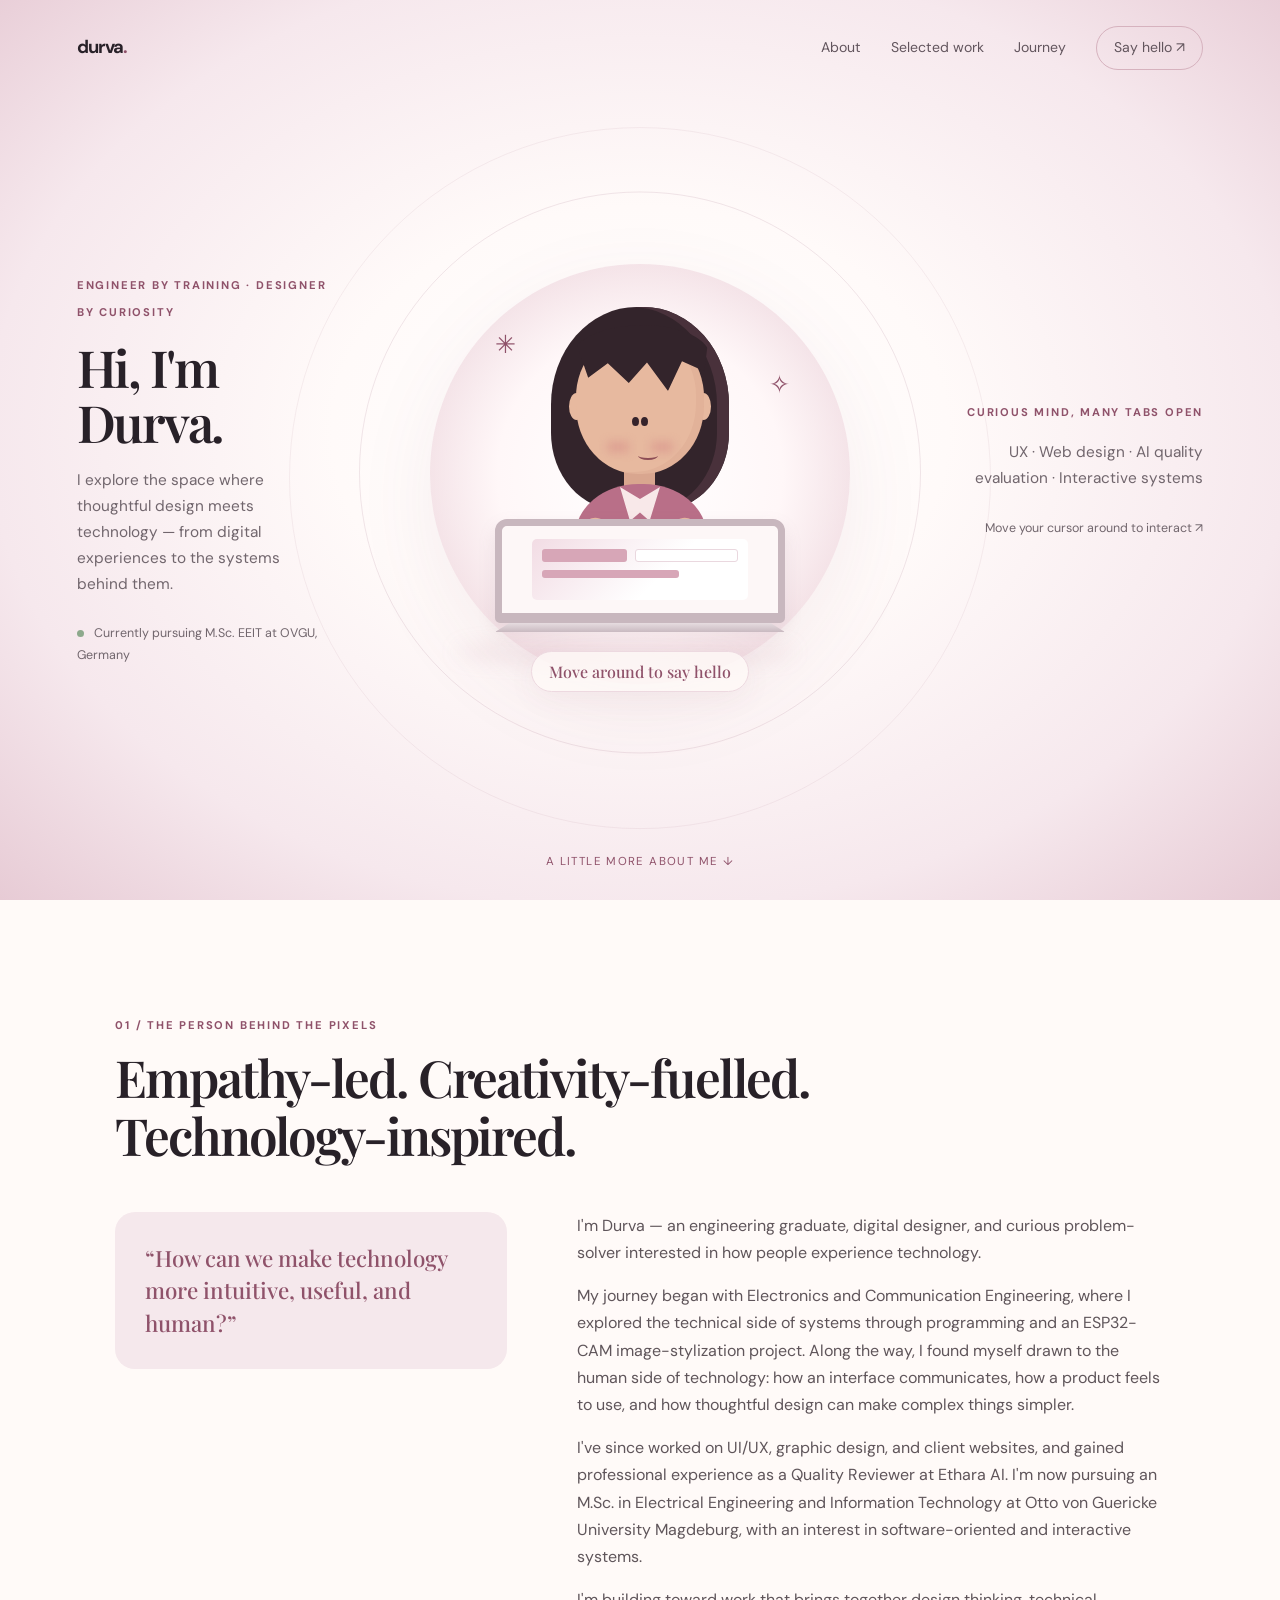
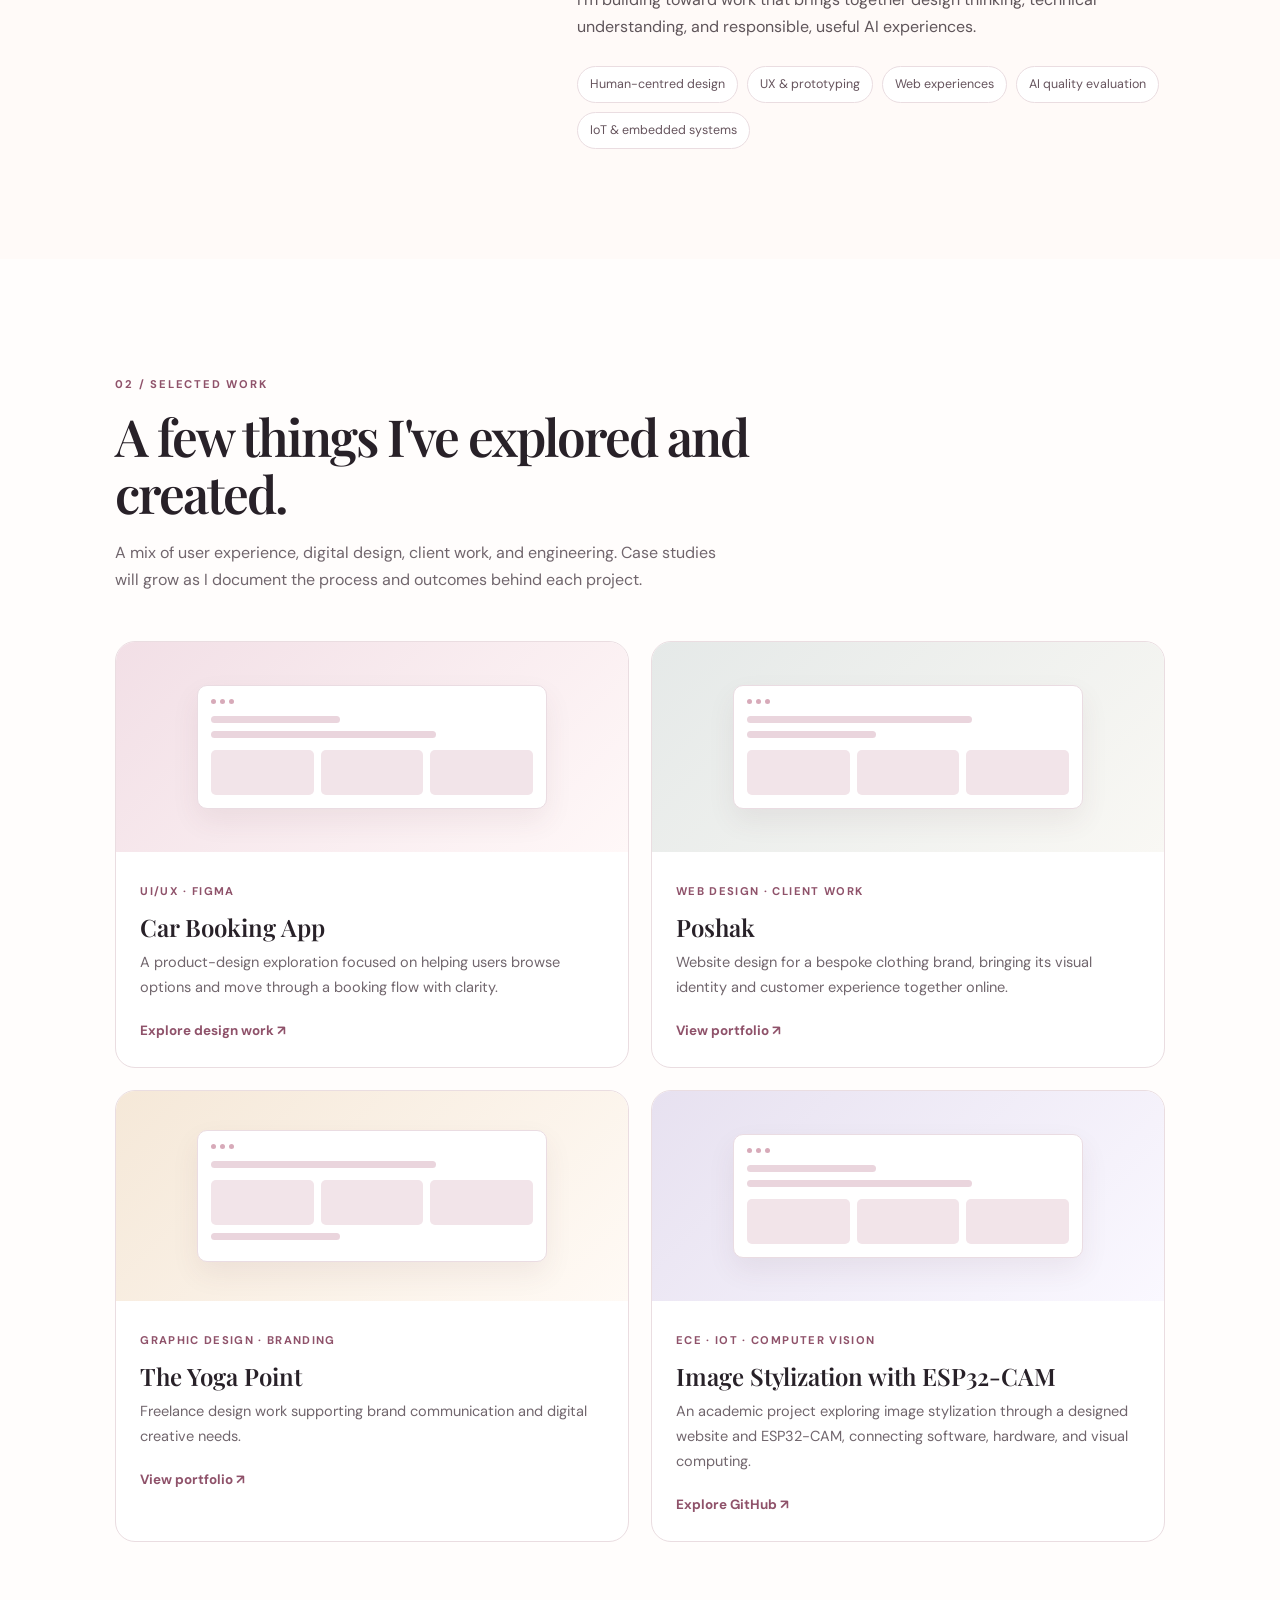
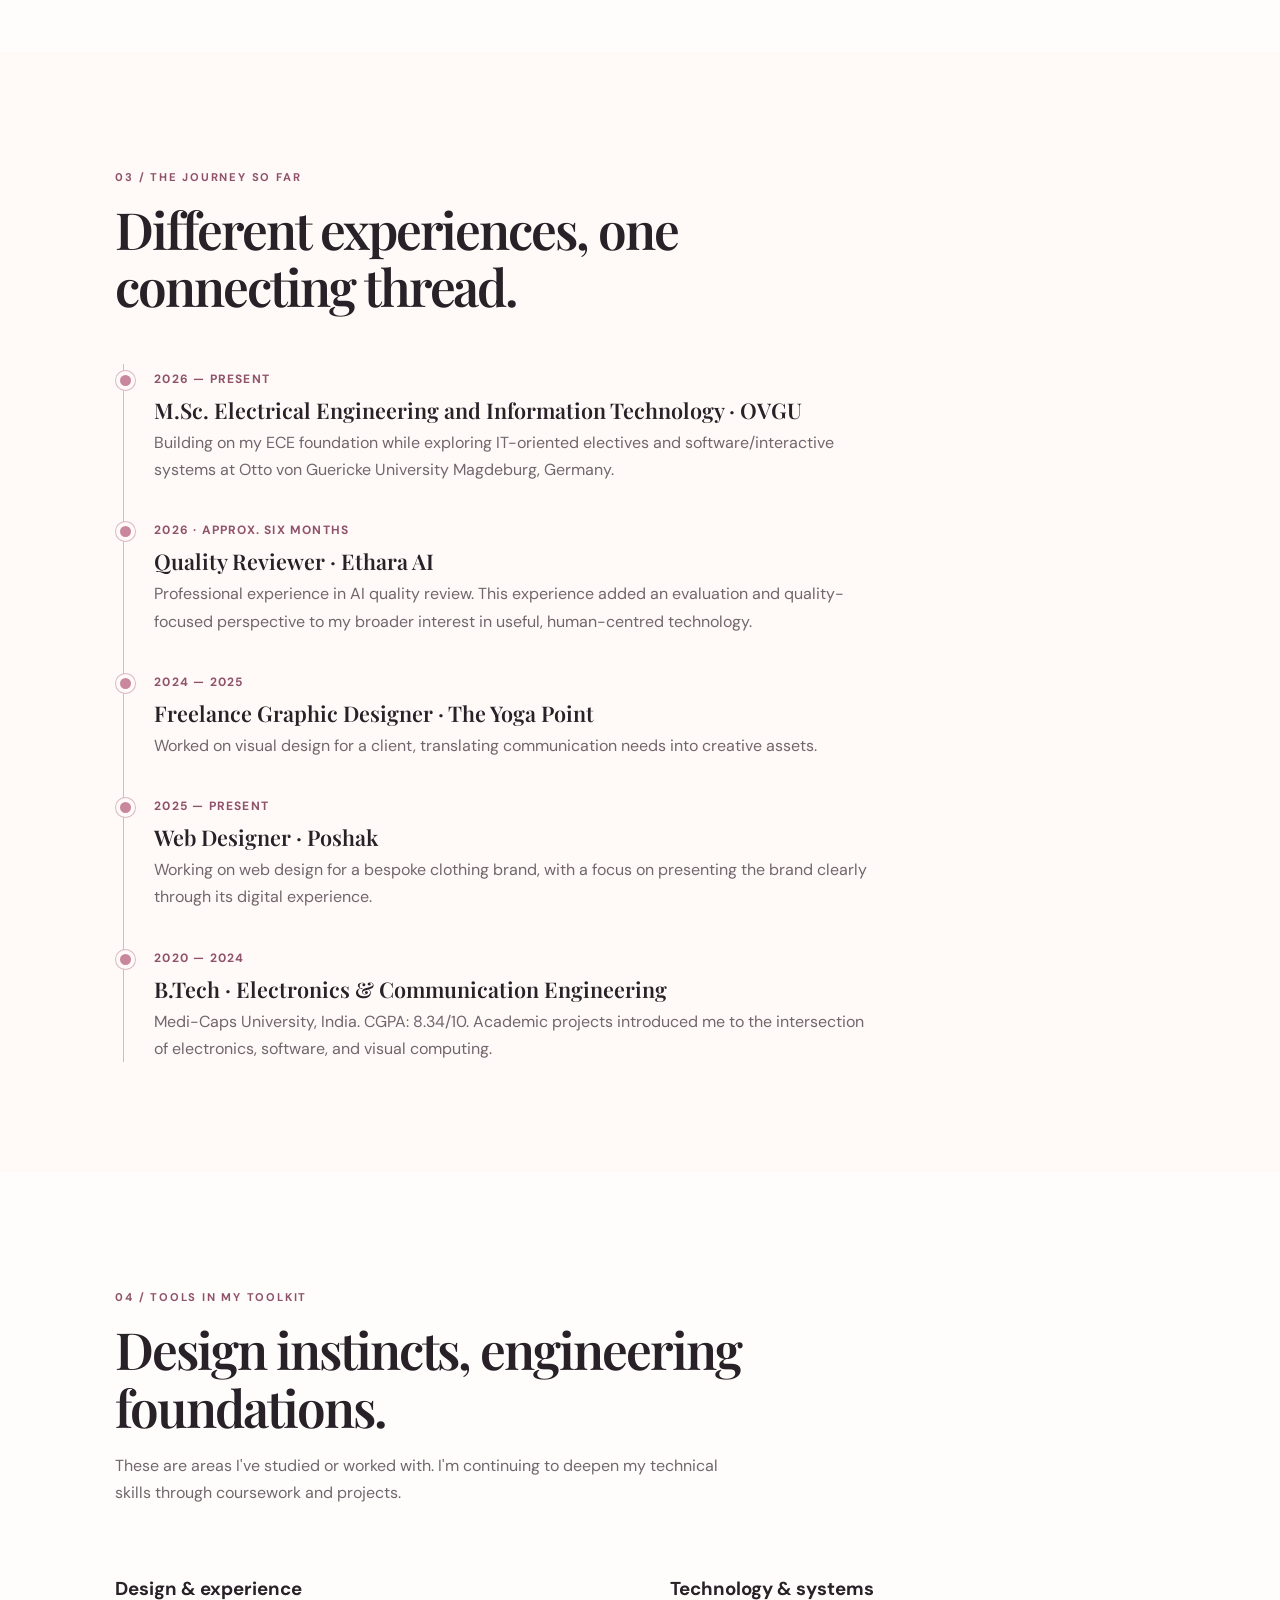
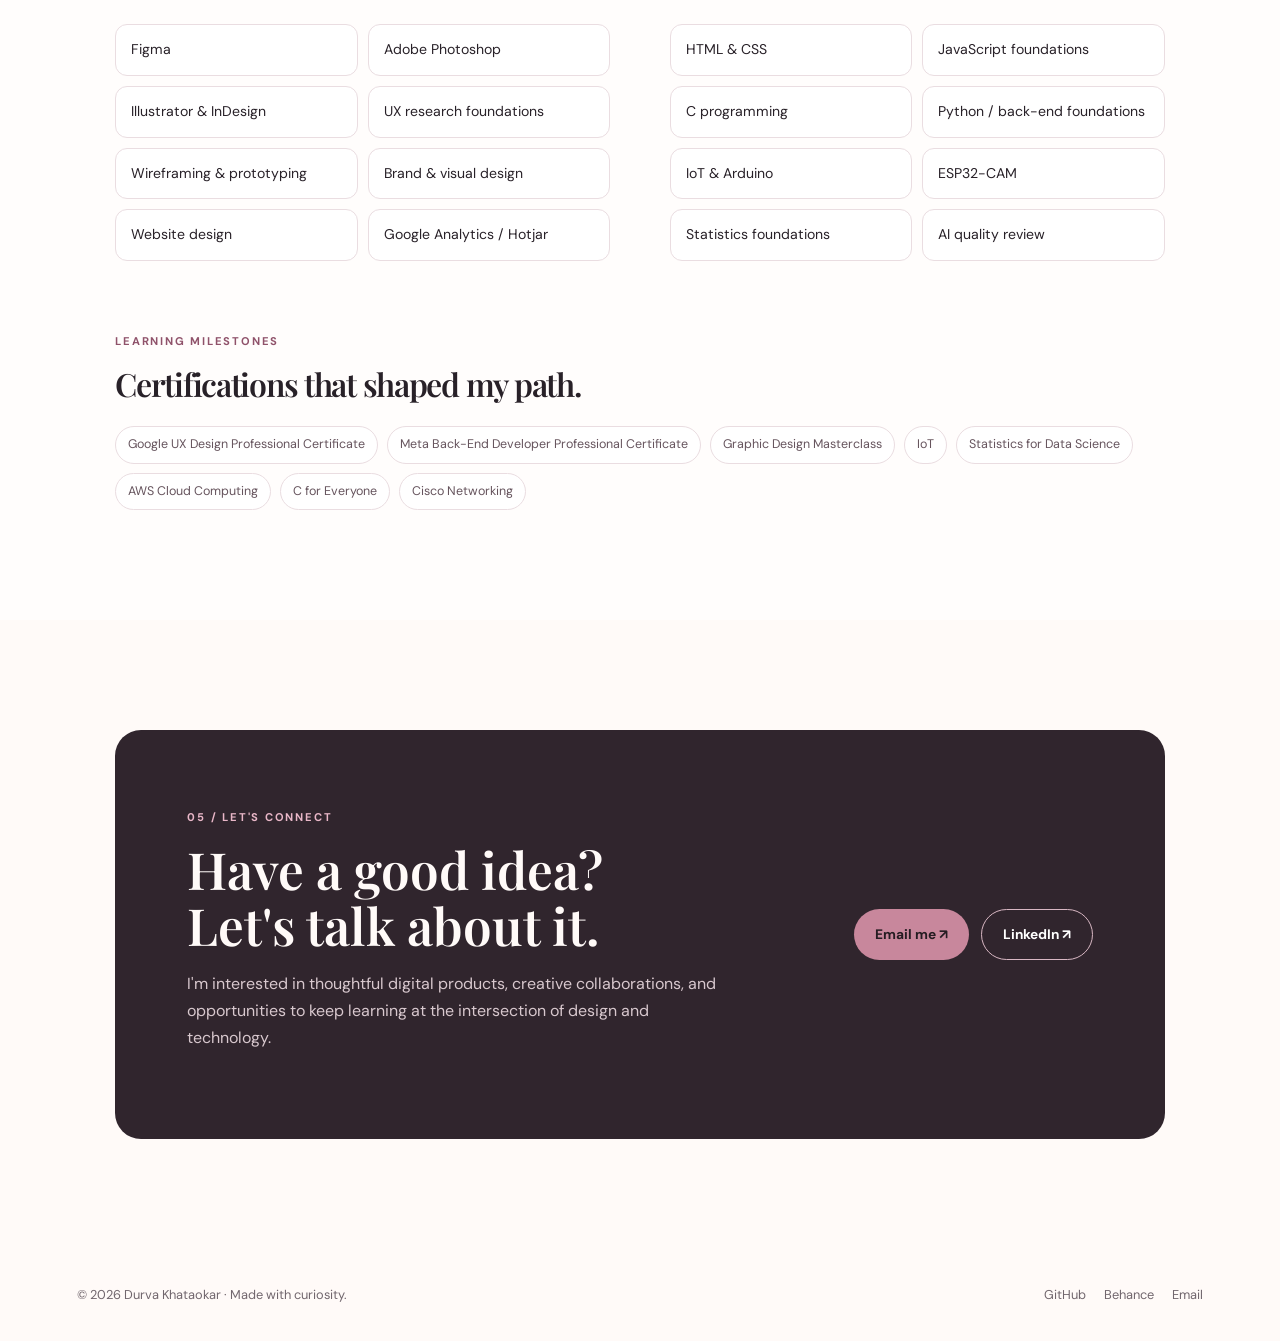
==== preview.html @ c58764e8 "Add redesigned portfolio preview page" ====
<!doctype html>
<html lang="en">
<head>
  <meta charset="utf-8">
  <meta name="viewport" content="width=device-width, initial-scale=1">
  <meta name="theme-color" content="#f5e8ec">
  <meta name="description" content="Durva Khataokar — UX design, software, AI quality evaluation, and interactive systems.">
  <meta name="author" content="Durva Khataokar">
  <title>Durva Khataokar — Human-centred technology</title>
  <link rel="icon" type="image/png" sizes="32x32" href="DK-32x32.png">
  <link rel="stylesheet" href="css/portfolio-redesign.css">
  <script src="js/portfolio-redesign.js" defer></script>
</head>
<body>
  <header class="site-header">
    <a class="brand" href="#top" aria-label="Durva Khataokar, home">durva<span>.</span></a>
    <nav class="nav" aria-label="Main navigation">
      <a href="#about">About</a><a href="#work">Selected work</a><a href="#journey">Journey</a>
      <a class="nav-contact" href="#contact">Say hello ↗</a>
    </nav>
  </header>

  <main>
    <section class="hero" id="top" data-mood="idle" aria-label="Interactive introduction">
      <div class="hero-side left">
        <span class="eyebrow">Engineer by training · Designer by curiosity</span>
        <h1>Hi, I'm<br>Durva.</h1>
        <p class="hero-copy">I explore the space where thoughtful design meets technology — from digital experiences to the systems behind them.</p>
        <p class="microcopy"><span class="dot"></span> Currently pursuing M.Sc. EEIT at OVGU, Germany</p>
      </div>

      <div class="hero-art" aria-label="Illustrated character working at a laptop">
        <div class="halo" aria-hidden="true"></div>
        <div class="desk-scene" aria-hidden="true">
          <span class="spark one">✳</span><span class="spark two">✧</span>
          <div class="character">
            <div class="hair-back"></div><div class="ear left"></div><div class="ear right"></div>
            <div class="face"><span class="eye left"></span><span class="eye right"></span><span class="cheek left"></span><span class="cheek right"></span><span class="smile"></span></div>
            <div class="fringe"></div><div class="neck"></div><div class="body"></div><div class="collar"></div>
            <div class="arm left"></div><div class="arm right"></div>
          </div>
          <div class="laptop"><div class="screen"><div class="screen-ui"><i></i><i></i><i></i></div></div><div class="laptop-base"></div></div>
          <div class="desk-shadow"></div>
        </div>
        <div class="hero-message" aria-live="polite">Move around to say hello</div>
      </div>

      <div class="hero-side right">
        <span class="eyebrow">Curious mind, many tabs open</span>
        <p class="hero-copy">UX · Web design · AI quality evaluation · Interactive systems</p>
        <p class="microcopy">Move your cursor around to interact ↗</p>
      </div>
      <a class="scroll-cue" href="#about">A little more about me ↓</a>
    </section>

    <section class="section" id="about">
      <div class="section-heading reveal">
        <span class="eyebrow">01 / The person behind the pixels</span>
        <h2>Empathy-led. Creativity-fuelled. Technology-inspired.</h2>
      </div>
      <div class="about-grid">
        <div class="about-note reveal">“How can we make technology more intuitive, useful, and human?”</div>
        <div class="about-text reveal">
          <p>I'm Durva — an engineering graduate, digital designer, and curious problem-solver interested in how people experience technology.</p>
          <p>My journey began with Electronics and Communication Engineering, where I explored the technical side of systems through programming and an ESP32-CAM image-stylization project. Along the way, I found myself drawn to the human side of technology: how an interface communicates, how a product feels to use, and how thoughtful design can make complex things simpler.</p>
          <p>I've since worked on UI/UX, graphic design, and client websites, and gained professional experience as a Quality Reviewer at Ethara AI. I'm now pursuing an M.Sc. in Electrical Engineering and Information Technology at Otto von Guericke University Magdeburg, with an interest in software-oriented and interactive systems.</p>
          <p>I'm building toward work that brings together design thinking, technical understanding, and responsible, useful AI experiences.</p>
          <div class="chips"><span class="chip">Human-centred design</span><span class="chip">UX & prototyping</span><span class="chip">Web experiences</span><span class="chip">AI quality evaluation</span><span class="chip">IoT & embedded systems</span></div>
        </div>
      </div>
    </section>

    <section class="section" id="work" style="background:#fffdfc">
      <div class="section-heading reveal">
        <span class="eyebrow">02 / Selected work</span>
        <h2>A few things I've explored and created.</h2>
        <p>A mix of user experience, digital design, client work, and engineering. Case studies will grow as I document the process and outcomes behind each project.</p>
      </div>
      <div class="work-grid">
        <article class="project-card reveal">
          <div class="project-visual"><div class="mock-window"><div class="mock-bar"><i></i><i></i><i></i></div><div class="mock-line short"></div><div class="mock-line"></div><div class="mock-blocks"><i></i><i></i><i></i></div></div></div>
          <div class="project-info"><span class="tag">UI/UX · Figma</span><h3>Car Booking App</h3><p>A product-design exploration focused on helping users browse options and move through a booking flow with clarity.</p><a class="project-link" href="https://www.behance.net/durvamk" target="_blank" rel="noreferrer">Explore design work ↗</a></div>
        </article>
        <article class="project-card reveal">
          <div class="project-visual alt"><div class="mock-window"><div class="mock-bar"><i></i><i></i><i></i></div><div class="mock-line"></div><div class="mock-line short"></div><div class="mock-blocks"><i></i><i></i><i></i></div></div></div>
          <div class="project-info"><span class="tag">Web design · Client work</span><h3>Poshak</h3><p>Website design for a bespoke clothing brand, bringing its visual identity and customer experience together online.</p><a class="project-link" href="https://www.behance.net/durvamk" target="_blank" rel="noreferrer">View portfolio ↗</a></div>
        </article>
        <article class="project-card reveal">
          <div class="project-visual third"><div class="mock-window"><div class="mock-bar"><i></i><i></i><i></i></div><div class="mock-line"></div><div class="mock-blocks"><i></i><i></i><i></i></div><div class="mock-line short"></div></div></div>
          <div class="project-info"><span class="tag">Graphic design · Branding</span><h3>The Yoga Point</h3><p>Freelance design work supporting brand communication and digital creative needs.</p><a class="project-link" href="https://www.behance.net/durvamk" target="_blank" rel="noreferrer">View portfolio ↗</a></div>
        </article>
        <article class="project-card reveal">
          <div class="project-visual fourth"><div class="mock-window"><div class="mock-bar"><i></i><i></i><i></i></div><div class="mock-line short"></div><div class="mock-line"></div><div class="mock-blocks"><i></i><i></i><i></i></div></div></div>
          <div class="project-info"><span class="tag">ECE · IoT · Computer vision</span><h3>Image Stylization with ESP32-CAM</h3><p>An academic project exploring image stylization through a designed website and ESP32-CAM, connecting software, hardware, and visual computing.</p><a class="project-link" href="https://github.com/OreoMcFlurry8212" target="_blank" rel="noreferrer">Explore GitHub ↗</a></div>
        </article>
      </div>
    </section>

    <section class="section" id="journey">
      <div class="section-heading reveal">
        <span class="eyebrow">03 / The journey so far</span>
        <h2>Different experiences, one connecting thread.</h2>
      </div>
      <div class="timeline">
        <article class="timeline-item reveal"><span class="time">2026 — Present</span><h3>M.Sc. Electrical Engineering and Information Technology · OVGU</h3><p>Building on my ECE foundation while exploring IT-oriented electives and software/interactive systems at Otto von Guericke University Magdeburg, Germany.</p></article>
        <article class="timeline-item reveal"><span class="time">2026 · Approx. six months</span><h3>Quality Reviewer · Ethara AI</h3><p>Professional experience in AI quality review. This experience added an evaluation and quality-focused perspective to my broader interest in useful, human-centred technology.</p></article>
        <article class="timeline-item reveal"><span class="time">2024 — 2025</span><h3>Freelance Graphic Designer · The Yoga Point</h3><p>Worked on visual design for a client, translating communication needs into creative assets.</p></article>
        <article class="timeline-item reveal"><span class="time">2025 — Present</span><h3>Web Designer · Poshak</h3><p>Working on web design for a bespoke clothing brand, with a focus on presenting the brand clearly through its digital experience.</p></article>
        <article class="timeline-item reveal"><span class="time">2020 — 2024</span><h3>B.Tech · Electronics & Communication Engineering</h3><p>Medi-Caps University, India. CGPA: 8.34/10. Academic projects introduced me to the intersection of electronics, software, and visual computing.</p></article>
      </div>
    </section>

    <section class="section" style="background:#fffdfc">
      <div class="section-heading reveal"><span class="eyebrow">04 / Tools in my toolkit</span><h2>Design instincts, engineering foundations.</h2><p>These are areas I've studied or worked with. I'm continuing to deepen my technical skills through coursework and projects.</p></div>
      <div class="two-col">
        <div class="reveal"><h3>Design & experience</h3><div class="skill-list"><span class="skill">Figma</span><span class="skill">Adobe Photoshop</span><span class="skill">Illustrator & InDesign</span><span class="skill">UX research foundations</span><span class="skill">Wireframing & prototyping</span><span class="skill">Brand & visual design</span><span class="skill">Website design</span><span class="skill">Google Analytics / Hotjar</span></div></div>
        <div class="reveal"><h3>Technology & systems</h3><div class="skill-list"><span class="skill">HTML & CSS</span><span class="skill">JavaScript foundations</span><span class="skill">C programming</span><span class="skill">Python / back-end foundations</span><span class="skill">IoT & Arduino</span><span class="skill">ESP32-CAM</span><span class="skill">Statistics foundations</span><span class="skill">AI quality review</span></div></div>
      </div>
      <div class="section-heading reveal" style="margin-top:65px;margin-bottom:24px"><span class="eyebrow">Learning milestones</span><h2 style="font-size:2rem">Certifications that shaped my path.</h2></div>
      <div class="chips reveal"><span class="chip">Google UX Design Professional Certificate</span><span class="chip">Meta Back-End Developer Professional Certificate</span><span class="chip">Graphic Design Masterclass</span><span class="chip">IoT</span><span class="chip">Statistics for Data Science</span><span class="chip">AWS Cloud Computing</span><span class="chip">C for Everyone</span><span class="chip">Cisco Networking</span></div>
    </section>

    <section class="section" id="contact">
      <div class="contact reveal">
        <div><span class="eyebrow" style="color:#e9b7c8">05 / Let's connect</span><h2>Have a good idea?<br>Let's talk about it.</h2><p>I'm interested in thoughtful digital products, creative collaborations, and opportunities to keep learning at the intersection of design and technology.</p></div>
        <div style="display:flex;gap:12px;flex-wrap:wrap"><a class="button" href="mailto:durva@khataokar.in">Email me ↗</a><a class="button outline" href="https://www.linkedin.com/in/durva-khataokar" target="_blank" rel="noreferrer">LinkedIn ↗</a></div>
      </div>
    </section>
  </main>
  <footer class="site-footer"><span>© <span data-year>2026</span> Durva Khataokar · Made with curiosity.</span><div class="footer-links"><a href="https://github.com/OreoMcFlurry8212" target="_blank" rel="noreferrer">GitHub</a><a href="https://www.behance.net/durvamk" target="_blank" rel="noreferrer">Behance</a><a href="mailto:durva@khataokar.in">Email</a></div></footer>
</body>
</html>
---- css/portfolio-redesign.css ----
@import url('https://fonts.googleapis.com/css2?family=DM+Sans:wght@400;500;600;700&family=Playfair+Display:wght@500;600;700&display=swap');
:root{--ink:#282128;--muted:#71666d;--rose:#c8879c;--rose-dark:#8f526a;--blush:#f5e8ec;--cream:#fffaf8;--line:#eadde1;--white:#fff;--serif:'Playfair Display',Georgia,serif;--sans:'DM Sans',Arial,sans-serif}
*{box-sizing:border-box}html{scroll-behavior:smooth;scroll-padding-top:90px}body{margin:0;background:var(--cream);color:var(--ink);font-family:var(--sans);font-size:16px;line-height:1.7}a{color:inherit;text-decoration:none}button,a{-webkit-tap-highlight-color:transparent}button{font:inherit}.site-header{position:absolute;z-index:10;top:0;left:0;width:100%;display:flex;align-items:center;justify-content:space-between;padding:26px clamp(22px,6vw,88px)}.brand{font-size:1.15rem;font-weight:700;letter-spacing:-.04em}.brand span{color:var(--rose-dark)}.nav{display:flex;gap:30px;align-items:center;font-size:.88rem}.nav a{color:#62555d;transition:color .2s}.nav a:hover{color:var(--rose-dark)}.nav .nav-contact{border:1px solid #d6b2be;border-radius:99px;padding:9px 17px}.hero{min-height:780px;min-height:100svh;position:relative;overflow:hidden;display:grid;grid-template-columns:minmax(190px,1fr) minmax(340px,1.5fr) minmax(190px,1fr);align-items:center;padding:120px clamp(22px,6vw,88px) 72px;background:radial-gradient(ellipse at 50% 48%,#fff 0%,#fffaf9 34%,#f6e8ed 72%,#e7cbd5 100%)}.hero:before,.hero:after{content:'';position:absolute;pointer-events:none;border:1px solid rgba(143,82,106,.13);border-radius:50%;width:560px;height:560px;top:50%;left:50%;transform:translate(-50%,-46%)}.hero:after{width:700px;height:700px;border-color:rgba(143,82,106,.08)}.hero-side{z-index:2;align-self:center;max-width:250px}.eyebrow{text-transform:uppercase;letter-spacing:.16em;font-size:.7rem;font-weight:700;color:var(--rose-dark)}.hero h1{font:600 clamp(2.5rem,4vw,4.4rem)/1.08 var(--serif);letter-spacing:-.045em;margin:16px 0}.hero-copy{color:var(--muted);font-size:.96rem;max-width:300px}.hero-side.right{justify-self:end;text-align:right}.microcopy{font-size:.78rem;color:var(--muted);margin-top:26px}.microcopy .dot{display:inline-block;width:7px;height:7px;background:#8da98c;border-radius:50%;margin-right:7px}.hero-art{z-index:1;position:relative;display:flex;justify-content:center;align-items:center;min-height:480px}.halo{position:absolute;width:min(34vw,420px);aspect-ratio:1;border-radius:50%;background:radial-gradient(circle,#fff 0%,#fff7f8 48%,rgba(218,169,186,.3) 72%,transparent 73%);box-shadow:0 25px 80px rgba(143,82,106,.08)}.desk-scene{position:relative;width:370px;height:390px;max-width:100%;transition:transform .45s ease}.desk-scene .spark{position:absolute;color:var(--rose-dark);font-size:25px;animation:float 3s ease-in-out infinite}.spark.one{top:45px;left:40px}.spark.two{top:85px;right:35px;animation-delay:1s}.character{position:absolute;top:28px;left:50%;transform:translateX(-50%);width:178px;height:215px;transition:transform .4s ease}.hair-back{position:absolute;inset:0 0 12px;background:#33242b;border-radius:48% 48% 38% 38%;box-shadow:inset -12px 0 #49313b}.face{position:absolute;top:25px;left:25px;width:128px;height:142px;background:#e7b99f;border-radius:46% 46% 48% 48%;z-index:2;box-shadow:inset -8px -2px rgba(166,94,82,.08)}.fringe{position:absolute;top:18px;left:19px;width:140px;height:66px;background:#33242b;border-radius:55% 50% 35% 25%;z-index:3;clip-path:polygon(0 0,100% 0,96% 70%,80% 55%,70% 100%,55% 57%,42% 88%,27% 58%,13% 80%)}.ear{position:absolute;top:86px;width:15px;height:27px;background:#e7b99f;border-radius:50%;z-index:1}.ear.left{left:18px}.ear.right{right:18px}.eye{position:absolute;top:85px;width:7px;height:9px;background:#35232b;border-radius:50%;z-index:4}.eye.left{left:56px}.eye.right{right:56px}.cheek{position:absolute;top:110px;width:22px;height:10px;background:rgba(204,112,121,.35);filter:blur(5px);z-index:4}.cheek.left{left:31px}.cheek.right{right:31px}.smile{position:absolute;top:119px;left:62px;width:20px;height:9px;border-bottom:2px solid #8d4d55;border-radius:0 0 50% 50%;z-index:4}.neck{position:absolute;top:158px;left:73px;width:31px;height:35px;background:#d9a68f;z-index:1}.body{position:absolute;top:177px;left:24px;width:132px;height:110px;background:#b96f88;border-radius:48% 48% 12% 12%;z-index:1}.collar{position:absolute;top:180px;left:69px;width:40px;height:34px;background:#f8e8e9;clip-path:polygon(0 0,50% 35%,100% 0,74% 100%,50% 75%,25% 100%);z-index:2}.arm{position:absolute;top:210px;width:30px;height:76px;background:#e7b99f;border-radius:20px;z-index:3}.arm.left{left:23px;transform:rotate(16deg)}.arm.right{right:23px;transform:rotate(-16deg)}.laptop{position:absolute;z-index:5;left:50%;bottom:20px;transform:translateX(-50%);width:290px;height:130px}.screen{height:104px;border:7px solid #c8b7be;border-bottom-width:10px;border-radius:12px 12px 5px 5px;background:#fdf7f7;box-shadow:0 8px 18px #98788824;display:flex;align-items:center;justify-content:center}.screen-ui{width:78%;height:70%;border-radius:5px;background:linear-gradient(135deg,#f2dce4,#fff 60%);display:grid;grid-template-columns:1fr 1.2fr;gap:8px;padding:10px}.screen-ui i{display:block;background:#d7a6b7;border-radius:3px}.screen-ui i:nth-child(2){background:#fff;border:1px solid #ead8df}.screen-ui i:nth-child(3){grid-column:span 2;width:70%;height:8px}.laptop-base{height:13px;background:linear-gradient(#e6dce0,#bcaab2);clip-path:polygon(5% 0,95% 0,100% 70%,0 70%);border-radius:0 0 8px 8px}.desk-shadow{position:absolute;bottom:6px;width:340px;height:22px;background:#b8899b26;filter:blur(10px);border-radius:50%}.hero[data-mood="left"] .character{transform:translateX(-55%) rotate(-5deg)}.hero[data-mood="right"] .character{transform:translateX(-45%) rotate(5deg)}.hero[data-mood="hello"] .character{transform:translateX(-50%) translateY(-12px)}.hero[data-mood="hello"] .arm.right{transform:rotate(-145deg);transform-origin:top center;transition:transform .4s}.hero[data-mood="left"] .eye{transform:translateX(-4px)}.hero[data-mood="right"] .eye{transform:translateX(4px)}.hero[data-mood="hello"] .smile{width:24px;height:13px;left:60px}.hero-message{position:absolute;z-index:4;bottom:22px;left:50%;transform:translateX(-50%);white-space:nowrap;font:500 1rem var(--serif);color:var(--rose-dark);background:#fffaf8cc;border:1px solid #edd9e0;padding:9px 17px;border-radius:99px;box-shadow:0 8px 30px #8f526a0d}.scroll-cue{position:absolute;bottom:28px;left:50%;transform:translateX(-50%);font-size:.72rem;letter-spacing:.12em;text-transform:uppercase;color:var(--rose-dark)}.section{padding:110px clamp(22px,9vw,140px)}.section-heading{max-width:700px;margin-bottom:48px}.section-heading h2{font:600 clamp(2.2rem,4vw,3.5rem)/1.12 var(--serif);letter-spacing:-.04em;margin:12px 0}.section-heading p{color:var(--muted);max-width:620px}.about-grid{display:grid;grid-template-columns:.8fr 1.2fr;gap:70px;align-items:start}.about-note{padding:30px;background:var(--blush);border-radius:20px;color:var(--rose-dark);font:500 1.4rem/1.45 var(--serif)}.about-text p{margin-top:0;color:#5f555a}.chips{display:flex;flex-wrap:wrap;gap:9px;margin-top:25px}.chip{border:1px solid var(--line);border-radius:99px;padding:7px 12px;font-size:.78rem;color:#66545d;background:#fff}.work-grid{display:grid;grid-template-columns:repeat(2,minmax(0,1fr));gap:22px}.project-card{background:#fff;border:1px solid var(--line);border-radius:20px;overflow:hidden;transition:transform .25s,box-shadow .25s}.project-card:hover{transform:translateY(-5px);box-shadow:0 18px 45px #8f526a12}.project-visual{min-height:210px;display:flex;align-items:center;justify-content:center;background:linear-gradient(135deg,#f2dfe6,#fff8f8);padding:25px}.project-visual.alt{background:linear-gradient(135deg,#e5e9e8,#f9f8f4)}.project-visual.third{background:linear-gradient(135deg,#f5e8d8,#fffaf5)}.project-visual.fourth{background:linear-gradient(135deg,#e7e1f0,#faf8ff)}.mock-window{width:80%;max-width:350px;background:#fff;border:1px solid #eadce2;border-radius:10px;box-shadow:0 12px 28px #58344813;padding:13px}.mock-bar{display:flex;gap:4px;margin-bottom:12px}.mock-bar i{width:5px;height:5px;border-radius:50%;background:#d7aab9}.mock-line{height:7px;width:70%;background:#ead5dd;border-radius:8px;margin:8px 0}.mock-line.short{width:40%}.mock-blocks{display:grid;grid-template-columns:repeat(3,1fr);gap:7px;margin-top:12px}.mock-blocks i{height:45px;border-radius:5px;background:#f2e4e9}.project-info{padding:24px}.project-info .tag{font-size:.7rem;text-transform:uppercase;letter-spacing:.12em;color:var(--rose-dark);font-weight:700}.project-info h3{font:600 1.5rem var(--serif);margin:8px 0}.project-info p{color:var(--muted);font-size:.91rem;margin:0 0 15px}.project-link{font-size:.84rem;font-weight:700;color:var(--rose-dark)}.timeline{border-left:1px solid #d8b8c4;margin-left:8px;padding-left:30px;display:grid;gap:32px}.timeline-item{position:relative}.timeline-item:before{content:'';position:absolute;width:11px;height:11px;background:var(--rose);border:4px solid var(--cream);border-radius:50%;left:-38px;top:7px;box-shadow:0 0 0 1px #d8b8c4}.timeline-item .time{font-size:.75rem;letter-spacing:.1em;text-transform:uppercase;color:var(--rose-dark);font-weight:700}.timeline-item h3{font:600 1.35rem var(--serif);margin:5px 0}.timeline-item p{margin:0;color:var(--muted);max-width:720px}.two-col{display:grid;grid-template-columns:1fr 1fr;gap:60px}.skill-list{display:grid;grid-template-columns:1fr 1fr;gap:10px}.skill{background:#fff;border:1px solid var(--line);border-radius:12px;padding:13px 15px;font-size:.88rem}.contact{background:#30252d;color:#fffaf8;border-radius:26px;padding:clamp(30px,6vw,72px);display:flex;align-items:center;justify-content:space-between;gap:30px}.contact h2{font:600 clamp(2.2rem,4vw,3.7rem)/1.1 var(--serif);margin:12px 0}.contact p{color:#d8c8ce;max-width:540px}.button{display:inline-flex;align-items:center;justify-content:center;padding:13px 21px;border-radius:99px;background:var(--rose);color:#251c22;font-weight:700;font-size:.86rem;white-space:nowrap;transition:transform .2s,background .2s}.button:hover{transform:translateY(-2px);background:#d99bb0}.button.outline{background:transparent;border:1px solid #d8b7c3;color:#fff}.site-footer{display:flex;justify-content:space-between;gap:20px;padding:35px clamp(22px,6vw,88px);color:var(--muted);font-size:.8rem}.footer-links{display:flex;gap:18px}.reveal{opacity:0;transform:translateY(18px);transition:opacity .7s ease,transform .7s ease}.reveal.visible{opacity:1;transform:translateY(0)}@keyframes float{0%,100%{transform:translateY(0)}50%{transform:translateY(-8px)}}@media(max-width:900px){.hero{grid-template-columns:1fr;min-height:900px;min-height:100svh;text-align:center;padding-top:130px;gap:8px}.hero-side{max-width:600px;margin:auto}.hero-side.left{order:1}.hero-art{order:2;min-height:390px}.hero-side.right{order:3;justify-self:center;text-align:center}.hero h1{font-size:clamp(2.5rem,8vw,4rem)}.hero-copy{margin:0 auto}.hero-side.right .microcopy{margin-top:8px}.hero-message{bottom:2px}.scroll-cue{display:none}.halo{width:min(75vw,380px)}.desk-scene{transform:scale(.9);transform-origin:center}.hero[data-mood="hello"] .desk-scene{transform:scale(.9)}.about-grid,.two-col{grid-template-columns:1fr;gap:28px}.section{padding-top:80px;padding-bottom:80px}.contact{align-items:flex-start;flex-direction:column}}@media(max-width:600px){.site-header{padding:20px 22px}.nav{gap:14px}.nav a:not(.nav-contact){display:none}.hero{padding-left:18px;padding-right:18px;min-height:900px}.hero-art{min-height:340px}.desk-scene{transform:scale(.78)}.hero[data-mood="hello"] .desk-scene{transform:scale(.78)}.hero-message{font-size:.85rem;bottom:0}.work-grid{grid-template-columns:1fr}.project-visual{min-height:180px}.section{padding-left:22px;padding-right:22px}.skill-list{grid-template-columns:1fr 1fr}.site-footer{flex-direction:column}.about-note{font-size:1.2rem}}@media(prefers-reduced-motion:reduce){*,*:before,*:after{scroll-behavior:auto!important;animation-duration:.01ms!important;transition-duration:.01ms!important}.reveal{opacity:1;transform:none}}
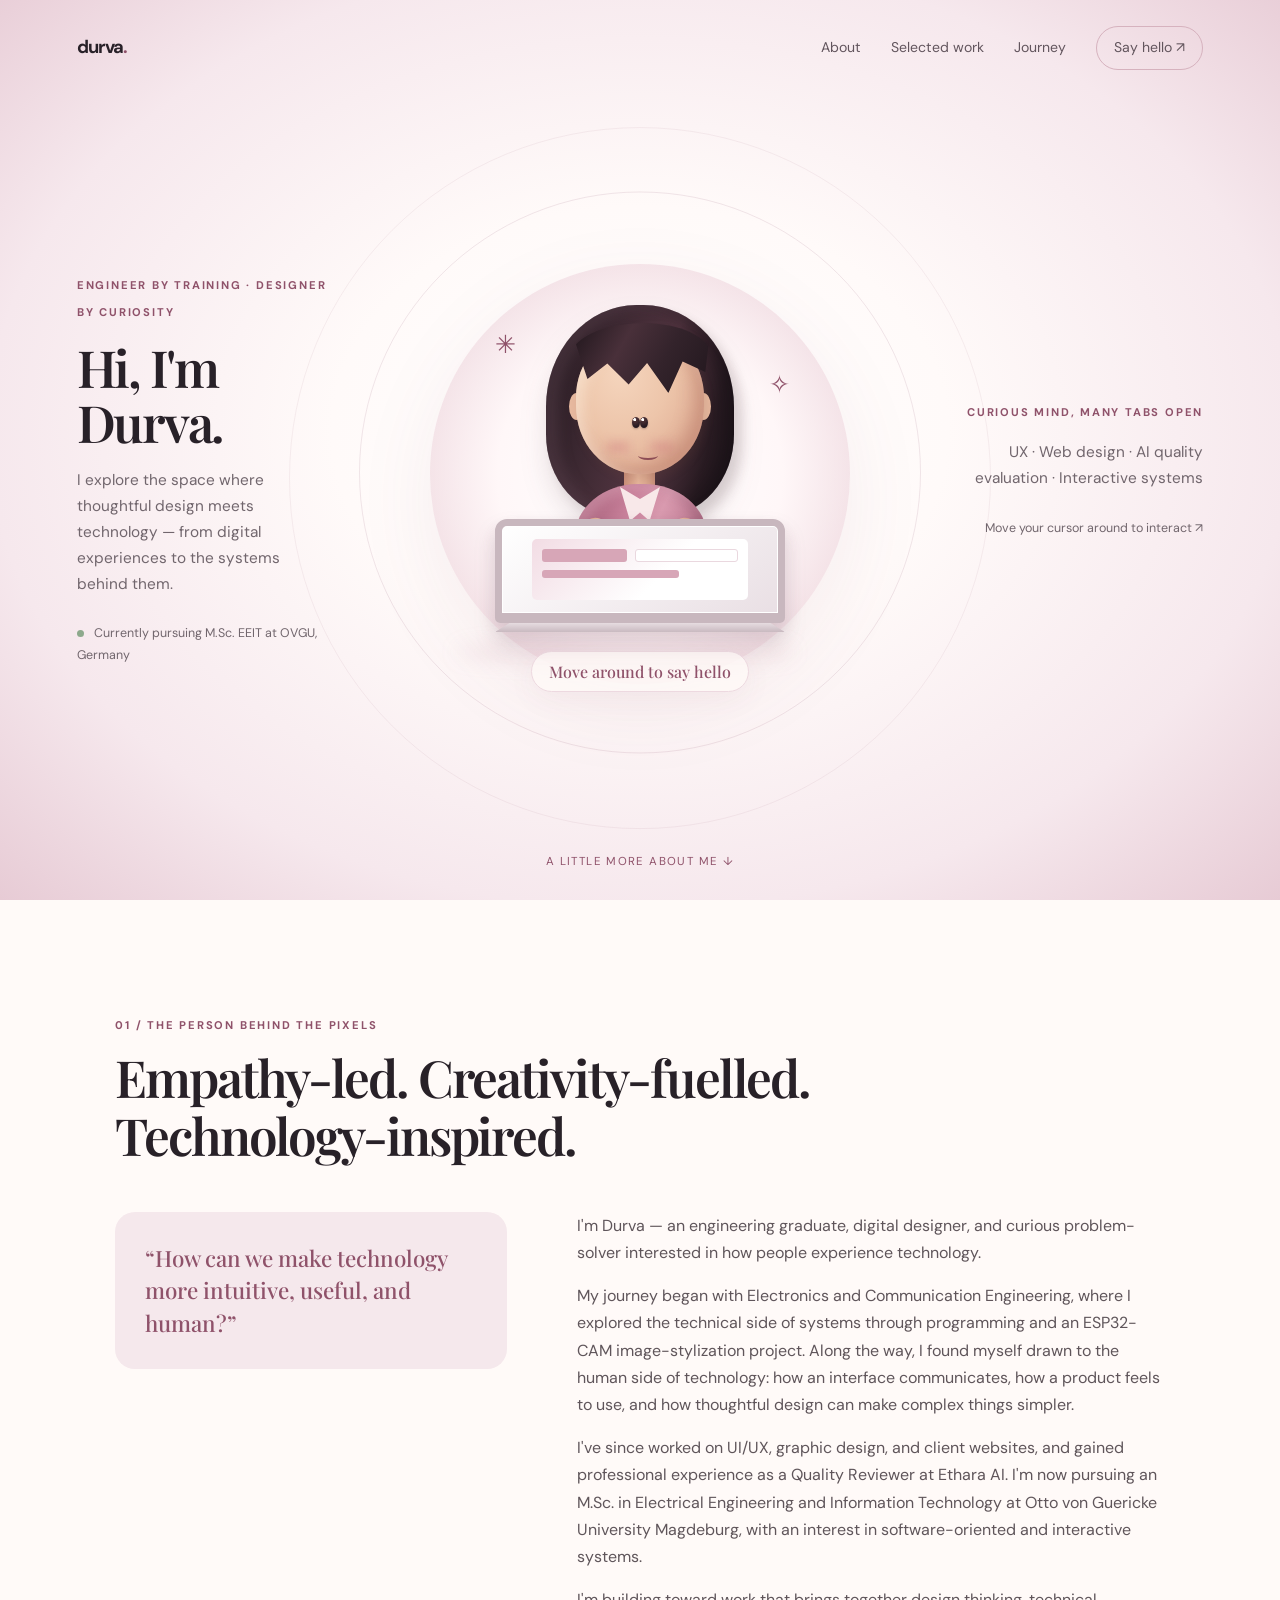
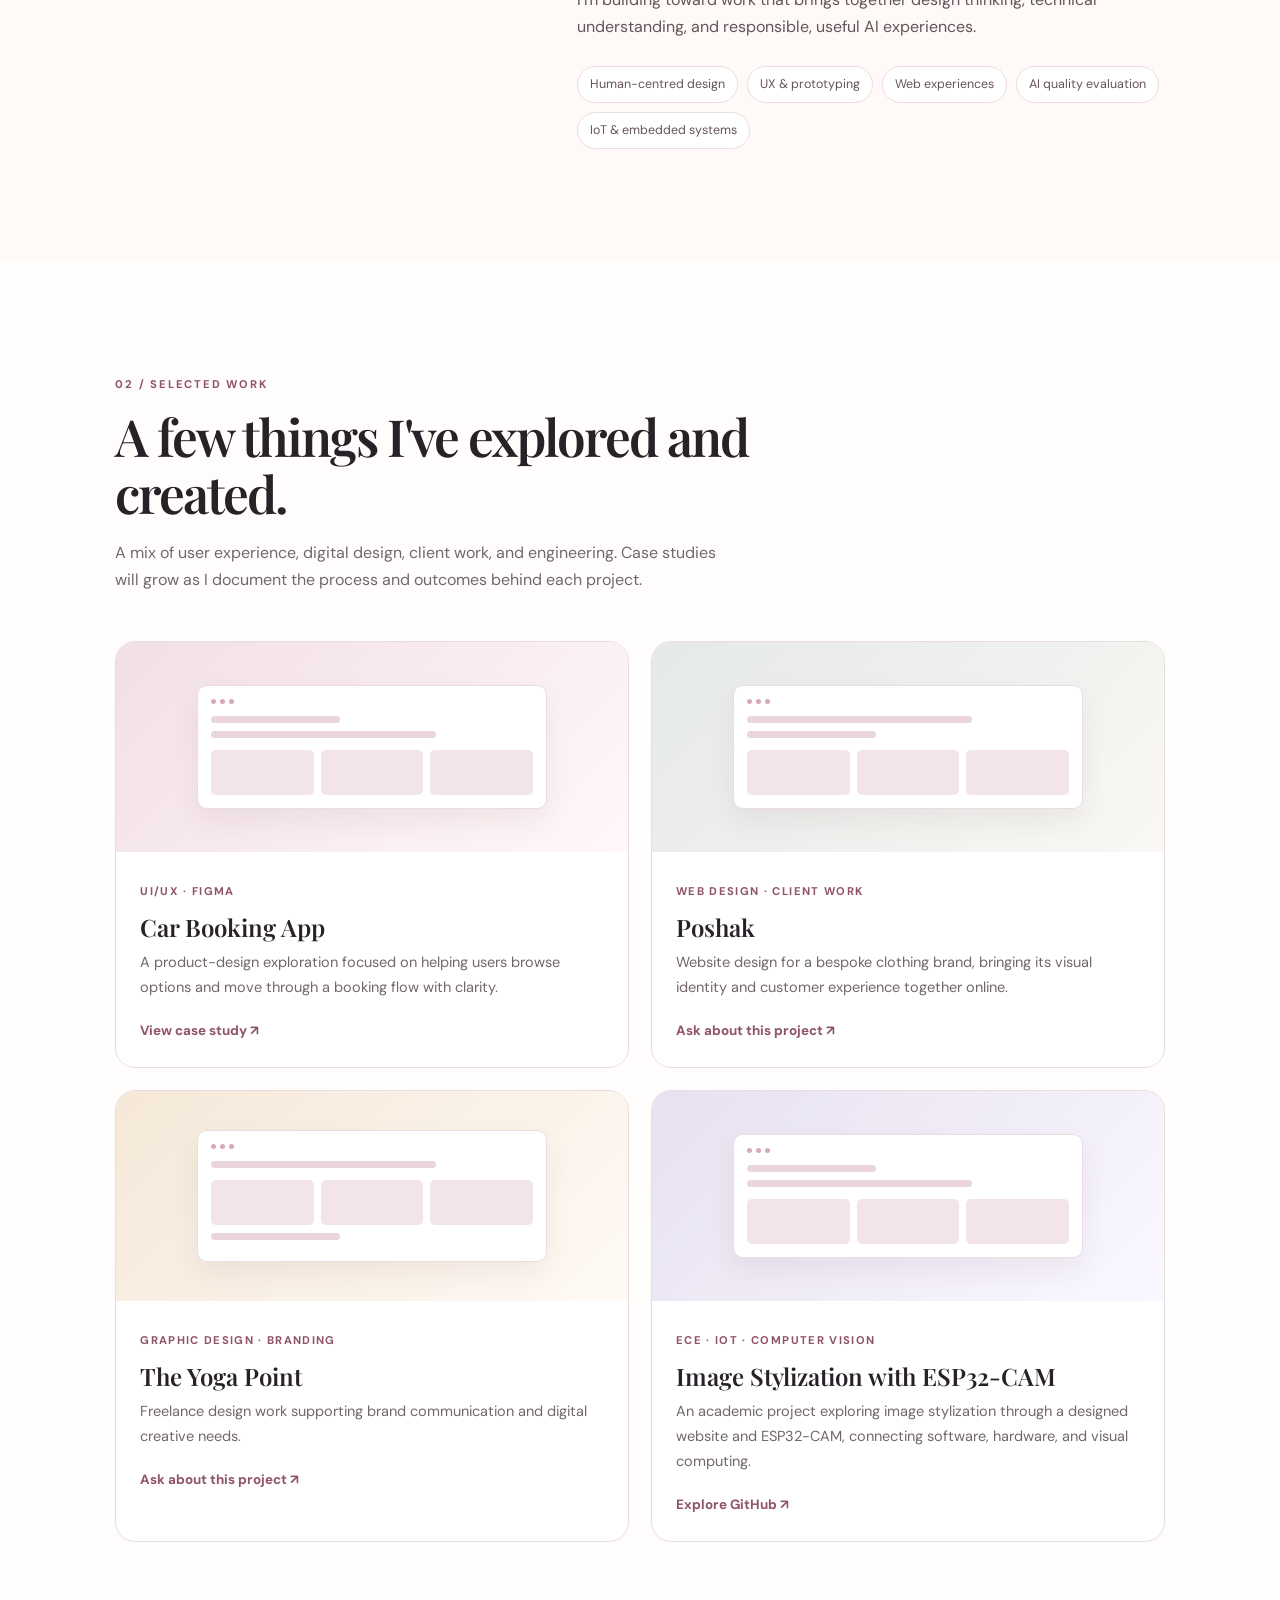
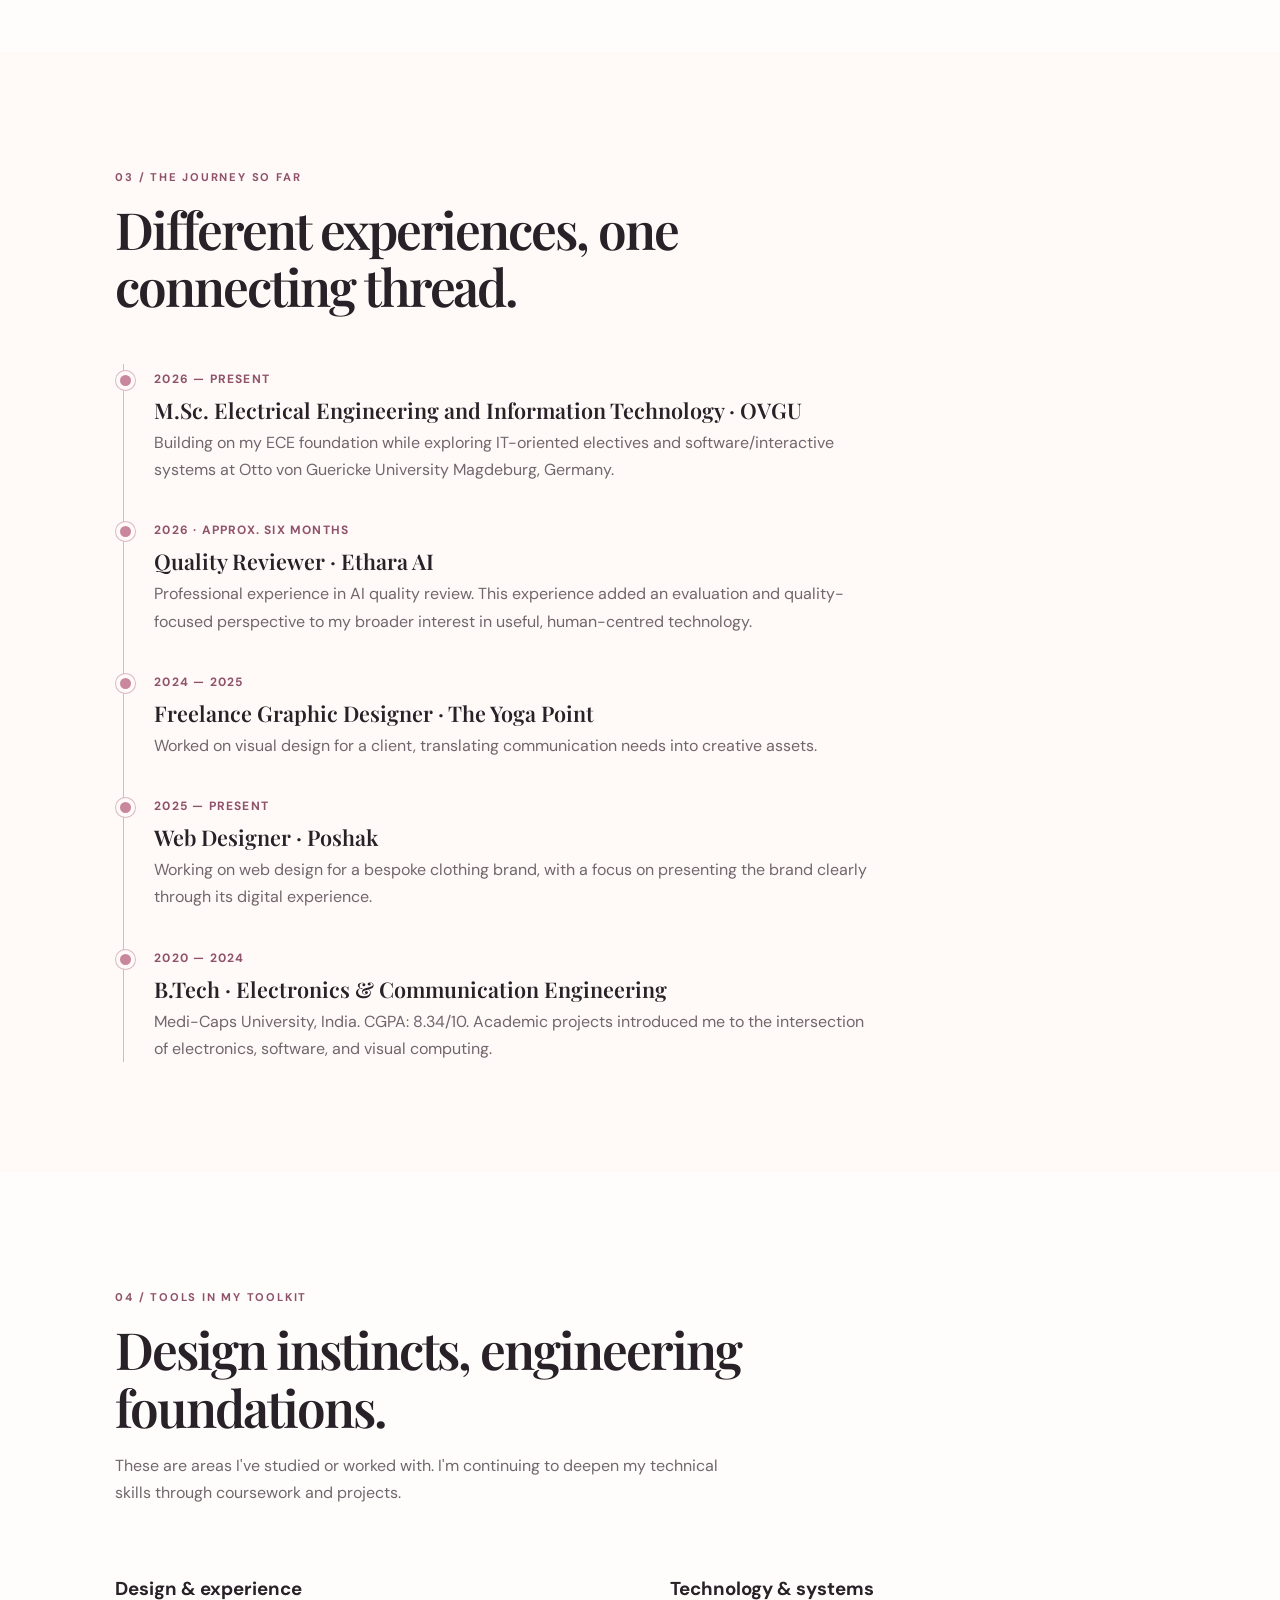
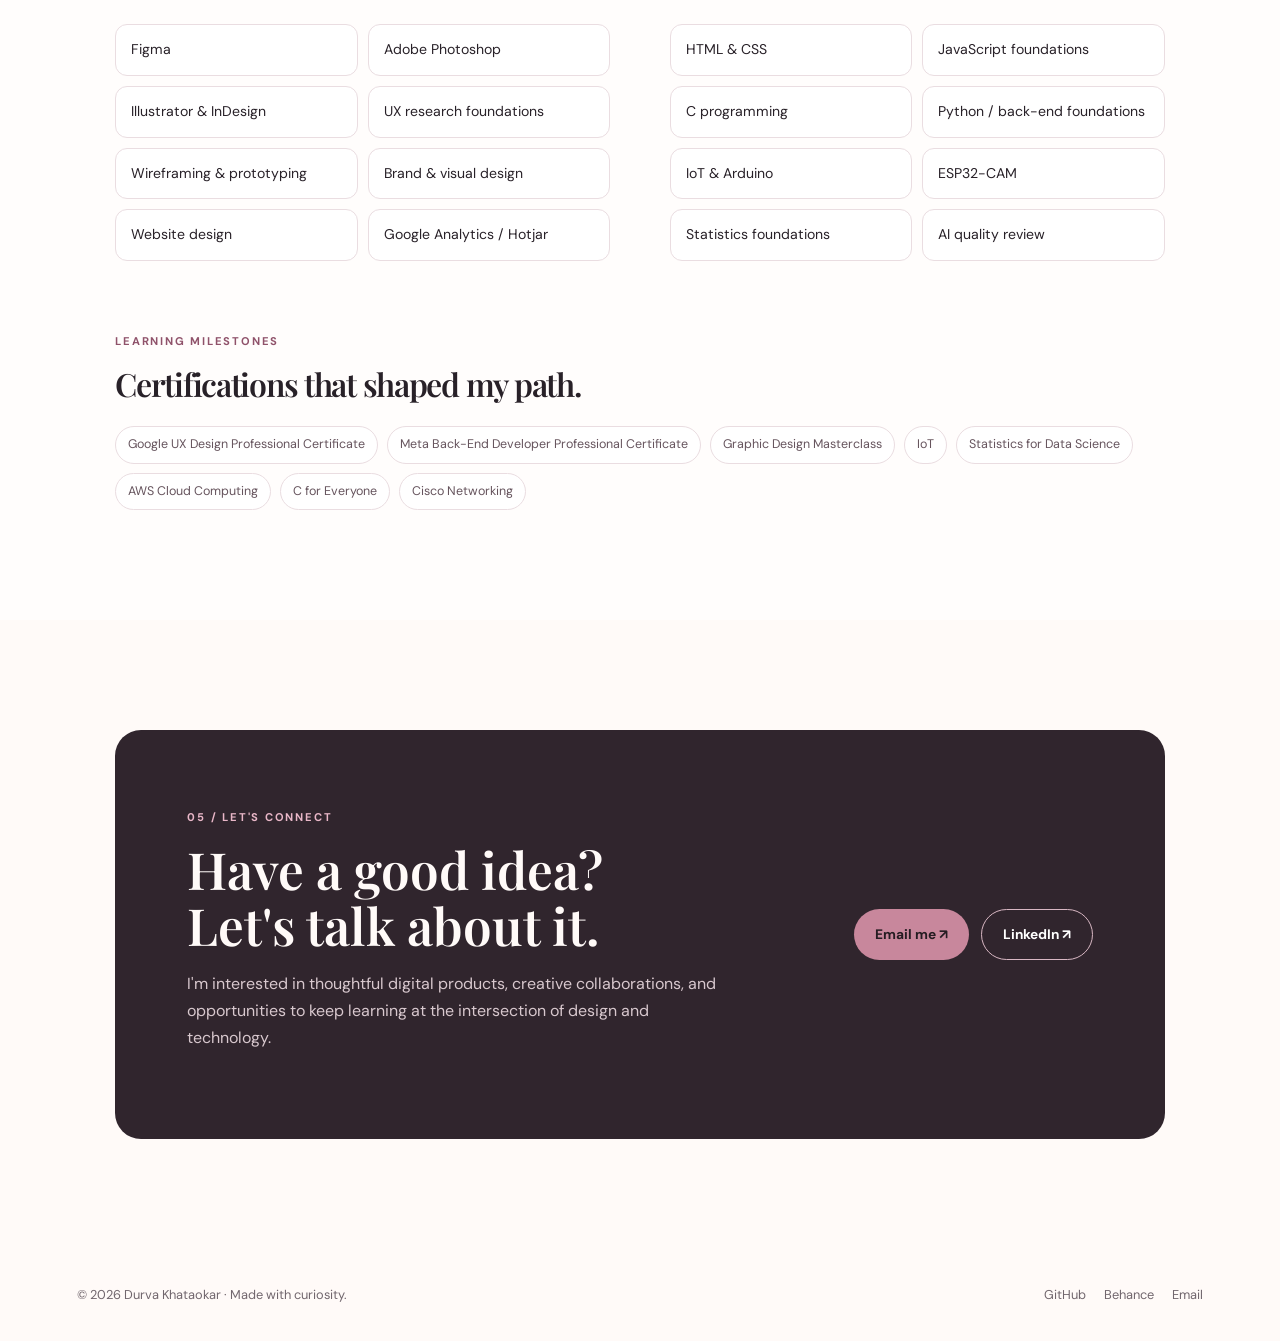
==== commit 39db4785: "Correct project links and remove generic Behance links" ====
--- a/preview.html
+++ b/preview.html
@@ -79,15 +79,15 @@
       <div class="work-grid">
         <article class="project-card reveal">
           <div class="project-visual"><div class="mock-window"><div class="mock-bar"><i></i><i></i><i></i></div><div class="mock-line short"></div><div class="mock-line"></div><div class="mock-blocks"><i></i><i></i><i></i></div></div></div>
-          <div class="project-info"><span class="tag">UI/UX · Figma</span><h3>Car Booking App</h3><p>A product-design exploration focused on helping users browse options and move through a booking flow with clarity.</p><a class="project-link" href="https://www.behance.net/durvamk" target="_blank" rel="noreferrer">Explore design work ↗</a></div>
+          <div class="project-info"><span class="tag">UI/UX · Figma</span><h3>Car Booking App</h3><p>A product-design exploration focused on helping users browse options and move through a booking flow with clarity.</p><a class="project-link" href="https://www.behance.net/gallery/189616307/Car-Booking-App-by-Durva-K" target="_blank" rel="noreferrer">View case study ↗</a></div>
         </article>
         <article class="project-card reveal">
           <div class="project-visual alt"><div class="mock-window"><div class="mock-bar"><i></i><i></i><i></i></div><div class="mock-line"></div><div class="mock-line short"></div><div class="mock-blocks"><i></i><i></i><i></i></div></div></div>
-          <div class="project-info"><span class="tag">Web design · Client work</span><h3>Poshak</h3><p>Website design for a bespoke clothing brand, bringing its visual identity and customer experience together online.</p><a class="project-link" href="https://www.behance.net/durvamk" target="_blank" rel="noreferrer">View portfolio ↗</a></div>
+          <div class="project-info"><span class="tag">Web design · Client work</span><h3>Poshak</h3><p>Website design for a bespoke clothing brand, bringing its visual identity and customer experience together online.</p><a class="project-link" href="mailto:durva@khataokar.in?subject=Poshak%20website%20project" >Ask about this project ↗</a></div>
         </article>
         <article class="project-card reveal">
           <div class="project-visual third"><div class="mock-window"><div class="mock-bar"><i></i><i></i><i></i></div><div class="mock-line"></div><div class="mock-blocks"><i></i><i></i><i></i></div><div class="mock-line short"></div></div></div>
-          <div class="project-info"><span class="tag">Graphic design · Branding</span><h3>The Yoga Point</h3><p>Freelance design work supporting brand communication and digital creative needs.</p><a class="project-link" href="https://www.behance.net/durvamk" target="_blank" rel="noreferrer">View portfolio ↗</a></div>
+          <div class="project-info"><span class="tag">Graphic design · Branding</span><h3>The Yoga Point</h3><p>Freelance design work supporting brand communication and digital creative needs.</p><a class="project-link" href="mailto:durva@khataokar.in?subject=The%20Yoga%20Point%20design%20project">Ask about this project ↗</a></div>
         </article>
         <article class="project-card reveal">
           <div class="project-visual fourth"><div class="mock-window"><div class="mock-bar"><i></i><i></i><i></i></div><div class="mock-line short"></div><div class="mock-line"></div><div class="mock-blocks"><i></i><i></i><i></i></div></div></div>
--- a/css/portfolio-redesign.css
+++ b/css/portfolio-redesign.css
@@ -1,3 +1,3 @@
 @import url('https://fonts.googleapis.com/css2?family=DM+Sans:wght@400;500;600;700&family=Playfair+Display:wght@500;600;700&display=swap');
 :root{--ink:#282128;--muted:#71666d;--rose:#c8879c;--rose-dark:#8f526a;--blush:#f5e8ec;--cream:#fffaf8;--line:#eadde1;--white:#fff;--serif:'Playfair Display',Georgia,serif;--sans:'DM Sans',Arial,sans-serif}
-*{box-sizing:border-box}html{scroll-behavior:smooth;scroll-padding-top:90px}body{margin:0;background:var(--cream);color:var(--ink);font-family:var(--sans);font-size:16px;line-height:1.7}a{color:inherit;text-decoration:none}button,a{-webkit-tap-highlight-color:transparent}button{font:inherit}.site-header{position:absolute;z-index:10;top:0;left:0;width:100%;display:flex;align-items:center;justify-content:space-between;padding:26px clamp(22px,6vw,88px)}.brand{font-size:1.15rem;font-weight:700;letter-spacing:-.04em}.brand span{color:var(--rose-dark)}.nav{display:flex;gap:30px;align-items:center;font-size:.88rem}.nav a{color:#62555d;transition:color .2s}.nav a:hover{color:var(--rose-dark)}.nav .nav-contact{border:1px solid #d6b2be;border-radius:99px;padding:9px 17px}.hero{min-height:780px;min-height:100svh;position:relative;overflow:hidden;display:grid;grid-template-columns:minmax(190px,1fr) minmax(340px,1.5fr) minmax(190px,1fr);align-items:center;padding:120px clamp(22px,6vw,88px) 72px;background:radial-gradient(ellipse at 50% 48%,#fff 0%,#fffaf9 34%,#f6e8ed 72%,#e7cbd5 100%)}.hero:before,.hero:after{content:'';position:absolute;pointer-events:none;border:1px solid rgba(143,82,106,.13);border-radius:50%;width:560px;height:560px;top:50%;left:50%;transform:translate(-50%,-46%)}.hero:after{width:700px;height:700px;border-color:rgba(143,82,106,.08)}.hero-side{z-index:2;align-self:center;max-width:250px}.eyebrow{text-transform:uppercase;letter-spacing:.16em;font-size:.7rem;font-weight:700;color:var(--rose-dark)}.hero h1{font:600 clamp(2.5rem,4vw,4.4rem)/1.08 var(--serif);letter-spacing:-.045em;margin:16px 0}.hero-copy{color:var(--muted);font-size:.96rem;max-width:300px}.hero-side.right{justify-self:end;text-align:right}.microcopy{font-size:.78rem;color:var(--muted);margin-top:26px}.microcopy .dot{display:inline-block;width:7px;height:7px;background:#8da98c;border-radius:50%;margin-right:7px}.hero-art{z-index:1;position:relative;display:flex;justify-content:center;align-items:center;min-height:480px}.halo{position:absolute;width:min(34vw,420px);aspect-ratio:1;border-radius:50%;background:radial-gradient(circle,#fff 0%,#fff7f8 48%,rgba(218,169,186,.3) 72%,transparent 73%);box-shadow:0 25px 80px rgba(143,82,106,.08)}.desk-scene{position:relative;width:370px;height:390px;max-width:100%;transition:transform .45s ease}.desk-scene .spark{position:absolute;color:var(--rose-dark);font-size:25px;animation:float 3s ease-in-out infinite}.spark.one{top:45px;left:40px}.spark.two{top:85px;right:35px;animation-delay:1s}.character{position:absolute;top:28px;left:50%;transform:translateX(-50%);width:178px;height:215px;transition:transform .4s ease}.hair-back{position:absolute;inset:0 0 12px;background:#33242b;border-radius:48% 48% 38% 38%;box-shadow:inset -12px 0 #49313b}.face{position:absolute;top:25px;left:25px;width:128px;height:142px;background:#e7b99f;border-radius:46% 46% 48% 48%;z-index:2;box-shadow:inset -8px -2px rgba(166,94,82,.08)}.fringe{position:absolute;top:18px;left:19px;width:140px;height:66px;background:#33242b;border-radius:55% 50% 35% 25%;z-index:3;clip-path:polygon(0 0,100% 0,96% 70%,80% 55%,70% 100%,55% 57%,42% 88%,27% 58%,13% 80%)}.ear{position:absolute;top:86px;width:15px;height:27px;background:#e7b99f;border-radius:50%;z-index:1}.ear.left{left:18px}.ear.right{right:18px}.eye{position:absolute;top:85px;width:7px;height:9px;background:#35232b;border-radius:50%;z-index:4}.eye.left{left:56px}.eye.right{right:56px}.cheek{position:absolute;top:110px;width:22px;height:10px;background:rgba(204,112,121,.35);filter:blur(5px);z-index:4}.cheek.left{left:31px}.cheek.right{right:31px}.smile{position:absolute;top:119px;left:62px;width:20px;height:9px;border-bottom:2px solid #8d4d55;border-radius:0 0 50% 50%;z-index:4}.neck{position:absolute;top:158px;left:73px;width:31px;height:35px;background:#d9a68f;z-index:1}.body{position:absolute;top:177px;left:24px;width:132px;height:110px;background:#b96f88;border-radius:48% 48% 12% 12%;z-index:1}.collar{position:absolute;top:180px;left:69px;width:40px;height:34px;background:#f8e8e9;clip-path:polygon(0 0,50% 35%,100% 0,74% 100%,50% 75%,25% 100%);z-index:2}.arm{position:absolute;top:210px;width:30px;height:76px;background:#e7b99f;border-radius:20px;z-index:3}.arm.left{left:23px;transform:rotate(16deg)}.arm.right{right:23px;transform:rotate(-16deg)}.laptop{position:absolute;z-index:5;left:50%;bottom:20px;transform:translateX(-50%);width:290px;height:130px}.screen{height:104px;border:7px solid #c8b7be;border-bottom-width:10px;border-radius:12px 12px 5px 5px;background:#fdf7f7;box-shadow:0 8px 18px #98788824;display:flex;align-items:center;justify-content:center}.screen-ui{width:78%;height:70%;border-radius:5px;background:linear-gradient(135deg,#f2dce4,#fff 60%);display:grid;grid-template-columns:1fr 1.2fr;gap:8px;padding:10px}.screen-ui i{display:block;background:#d7a6b7;border-radius:3px}.screen-ui i:nth-child(2){background:#fff;border:1px solid #ead8df}.screen-ui i:nth-child(3){grid-column:span 2;width:70%;height:8px}.laptop-base{height:13px;background:linear-gradient(#e6dce0,#bcaab2);clip-path:polygon(5% 0,95% 0,100% 70%,0 70%);border-radius:0 0 8px 8px}.desk-shadow{position:absolute;bottom:6px;width:340px;height:22px;background:#b8899b26;filter:blur(10px);border-radius:50%}.hero[data-mood="left"] .character{transform:translateX(-55%) rotate(-5deg)}.hero[data-mood="right"] .character{transform:translateX(-45%) rotate(5deg)}.hero[data-mood="hello"] .character{transform:translateX(-50%) translateY(-12px)}.hero[data-mood="hello"] .arm.right{transform:rotate(-145deg);transform-origin:top center;transition:transform .4s}.hero[data-mood="left"] .eye{transform:translateX(-4px)}.hero[data-mood="right"] .eye{transform:translateX(4px)}.hero[data-mood="hello"] .smile{width:24px;height:13px;left:60px}.hero-message{position:absolute;z-index:4;bottom:22px;left:50%;transform:translateX(-50%);white-space:nowrap;font:500 1rem var(--serif);color:var(--rose-dark);background:#fffaf8cc;border:1px solid #edd9e0;padding:9px 17px;border-radius:99px;box-shadow:0 8px 30px #8f526a0d}.scroll-cue{position:absolute;bottom:28px;left:50%;transform:translateX(-50%);font-size:.72rem;letter-spacing:.12em;text-transform:uppercase;color:var(--rose-dark)}.section{padding:110px clamp(22px,9vw,140px)}.section-heading{max-width:700px;margin-bottom:48px}.section-heading h2{font:600 clamp(2.2rem,4vw,3.5rem)/1.12 var(--serif);letter-spacing:-.04em;margin:12px 0}.section-heading p{color:var(--muted);max-width:620px}.about-grid{display:grid;grid-template-columns:.8fr 1.2fr;gap:70px;align-items:start}.about-note{padding:30px;background:var(--blush);border-radius:20px;color:var(--rose-dark);font:500 1.4rem/1.45 var(--serif)}.about-text p{margin-top:0;color:#5f555a}.chips{display:flex;flex-wrap:wrap;gap:9px;margin-top:25px}.chip{border:1px solid var(--line);border-radius:99px;padding:7px 12px;font-size:.78rem;color:#66545d;background:#fff}.work-grid{display:grid;grid-template-columns:repeat(2,minmax(0,1fr));gap:22px}.project-card{background:#fff;border:1px solid var(--line);border-radius:20px;overflow:hidden;transition:transform .25s,box-shadow .25s}.project-card:hover{transform:translateY(-5px);box-shadow:0 18px 45px #8f526a12}.project-visual{min-height:210px;display:flex;align-items:center;justify-content:center;background:linear-gradient(135deg,#f2dfe6,#fff8f8);padding:25px}.project-visual.alt{background:linear-gradient(135deg,#e5e9e8,#f9f8f4)}.project-visual.third{background:linear-gradient(135deg,#f5e8d8,#fffaf5)}.project-visual.fourth{background:linear-gradient(135deg,#e7e1f0,#faf8ff)}.mock-window{width:80%;max-width:350px;background:#fff;border:1px solid #eadce2;border-radius:10px;box-shadow:0 12px 28px #58344813;padding:13px}.mock-bar{display:flex;gap:4px;margin-bottom:12px}.mock-bar i{width:5px;height:5px;border-radius:50%;background:#d7aab9}.mock-line{height:7px;width:70%;background:#ead5dd;border-radius:8px;margin:8px 0}.mock-line.short{width:40%}.mock-blocks{display:grid;grid-template-columns:repeat(3,1fr);gap:7px;margin-top:12px}.mock-blocks i{height:45px;border-radius:5px;background:#f2e4e9}.project-info{padding:24px}.project-info .tag{font-size:.7rem;text-transform:uppercase;letter-spacing:.12em;color:var(--rose-dark);font-weight:700}.project-info h3{font:600 1.5rem var(--serif);margin:8px 0}.project-info p{color:var(--muted);font-size:.91rem;margin:0 0 15px}.project-link{font-size:.84rem;font-weight:700;color:var(--rose-dark)}.timeline{border-left:1px solid #d8b8c4;margin-left:8px;padding-left:30px;display:grid;gap:32px}.timeline-item{position:relative}.timeline-item:before{content:'';position:absolute;width:11px;height:11px;background:var(--rose);border:4px solid var(--cream);border-radius:50%;left:-38px;top:7px;box-shadow:0 0 0 1px #d8b8c4}.timeline-item .time{font-size:.75rem;letter-spacing:.1em;text-transform:uppercase;color:var(--rose-dark);font-weight:700}.timeline-item h3{font:600 1.35rem var(--serif);margin:5px 0}.timeline-item p{margin:0;color:var(--muted);max-width:720px}.two-col{display:grid;grid-template-columns:1fr 1fr;gap:60px}.skill-list{display:grid;grid-template-columns:1fr 1fr;gap:10px}.skill{background:#fff;border:1px solid var(--line);border-radius:12px;padding:13px 15px;font-size:.88rem}.contact{background:#30252d;color:#fffaf8;border-radius:26px;padding:clamp(30px,6vw,72px);display:flex;align-items:center;justify-content:space-between;gap:30px}.contact h2{font:600 clamp(2.2rem,4vw,3.7rem)/1.1 var(--serif);margin:12px 0}.contact p{color:#d8c8ce;max-width:540px}.button{display:inline-flex;align-items:center;justify-content:center;padding:13px 21px;border-radius:99px;background:var(--rose);color:#251c22;font-weight:700;font-size:.86rem;white-space:nowrap;transition:transform .2s,background .2s}.button:hover{transform:translateY(-2px);background:#d99bb0}.button.outline{background:transparent;border:1px solid #d8b7c3;color:#fff}.site-footer{display:flex;justify-content:space-between;gap:20px;padding:35px clamp(22px,6vw,88px);color:var(--muted);font-size:.8rem}.footer-links{display:flex;gap:18px}.reveal{opacity:0;transform:translateY(18px);transition:opacity .7s ease,transform .7s ease}.reveal.visible{opacity:1;transform:translateY(0)}@keyframes float{0%,100%{transform:translateY(0)}50%{transform:translateY(-8px)}}@media(max-width:900px){.hero{grid-template-columns:1fr;min-height:900px;min-height:100svh;text-align:center;padding-top:130px;gap:8px}.hero-side{max-width:600px;margin:auto}.hero-side.left{order:1}.hero-art{order:2;min-height:390px}.hero-side.right{order:3;justify-self:center;text-align:center}.hero h1{font-size:clamp(2.5rem,8vw,4rem)}.hero-copy{margin:0 auto}.hero-side.right .microcopy{margin-top:8px}.hero-message{bottom:2px}.scroll-cue{display:none}.halo{width:min(75vw,380px)}.desk-scene{transform:scale(.9);transform-origin:center}.hero[data-mood="hello"] .desk-scene{transform:scale(.9)}.about-grid,.two-col{grid-template-columns:1fr;gap:28px}.section{padding-top:80px;padding-bottom:80px}.contact{align-items:flex-start;flex-direction:column}}@media(max-width:600px){.site-header{padding:20px 22px}.nav{gap:14px}.nav a:not(.nav-contact){display:none}.hero{padding-left:18px;padding-right:18px;min-height:900px}.hero-art{min-height:340px}.desk-scene{transform:scale(.78)}.hero[data-mood="hello"] .desk-scene{transform:scale(.78)}.hero-message{font-size:.85rem;bottom:0}.work-grid{grid-template-columns:1fr}.project-visual{min-height:180px}.section{padding-left:22px;padding-right:22px}.skill-list{grid-template-columns:1fr 1fr}.site-footer{flex-direction:column}.about-note{font-size:1.2rem}}@media(prefers-reduced-motion:reduce){*,*:before,*:after{scroll-behavior:auto!important;animation-duration:.01ms!important;transition-duration:.01ms!important}.reveal{opacity:1;transform:none}}
+*{box-sizing:border-box}html{scroll-behavior:smooth;scroll-padding-top:90px}body{margin:0;background:var(--cream);color:var(--ink);font-family:var(--sans);font-size:16px;line-height:1.7}a{color:inherit;text-decoration:none}button,a{-webkit-tap-highlight-color:transparent}button{font:inherit}.site-header{position:absolute;z-index:10;top:0;left:0;width:100%;display:flex;align-items:center;justify-content:space-between;padding:26px clamp(22px,6vw,88px)}.brand{font-size:1.15rem;font-weight:700;letter-spacing:-.04em}.brand span{color:var(--rose-dark)}.nav{display:flex;gap:30px;align-items:center;font-size:.88rem}.nav a{color:#62555d;transition:color .2s}.nav a:hover{color:var(--rose-dark)}.nav .nav-contact{border:1px solid #d6b2be;border-radius:99px;padding:9px 17px}.hero{min-height:780px;min-height:100svh;position:relative;overflow:hidden;display:grid;grid-template-columns:minmax(190px,1fr) minmax(340px,1.5fr) minmax(190px,1fr);align-items:center;padding:120px clamp(22px,6vw,88px) 72px;background:radial-gradient(ellipse at 50% 48%,#fff 0%,#fffaf9 34%,#f6e8ed 72%,#e7cbd5 100%)}.hero:before,.hero:after{content:'';position:absolute;pointer-events:none;border:1px solid rgba(143,82,106,.13);border-radius:50%;width:560px;height:560px;top:50%;left:50%;transform:translate(-50%,-46%)}.hero:after{width:700px;height:700px;border-color:rgba(143,82,106,.08)}.hero-side{z-index:2;align-self:center;max-width:250px}.eyebrow{text-transform:uppercase;letter-spacing:.16em;font-size:.7rem;font-weight:700;color:var(--rose-dark)}.hero h1{font:600 clamp(2.5rem,4vw,4.4rem)/1.08 var(--serif);letter-spacing:-.045em;margin:16px 0}.hero-copy{color:var(--muted);font-size:.96rem;max-width:300px}.hero-side.right{justify-self:end;text-align:right}.microcopy{font-size:.78rem;color:var(--muted);margin-top:26px}.microcopy .dot{display:inline-block;width:7px;height:7px;background:#8da98c;border-radius:50%;margin-right:7px}.hero-art{z-index:1;position:relative;display:flex;justify-content:center;align-items:center;min-height:480px}.halo{position:absolute;width:min(34vw,420px);aspect-ratio:1;border-radius:50%;background:radial-gradient(circle,#fff 0%,#fff7f8 48%,rgba(218,169,186,.3) 72%,transparent 73%);box-shadow:0 25px 80px rgba(143,82,106,.08)}.desk-scene{position:relative;width:370px;height:390px;max-width:100%;transition:transform .45s ease}.desk-scene .spark{position:absolute;color:var(--rose-dark);font-size:25px;animation:float 3s ease-in-out infinite}.spark.one{top:45px;left:40px}.spark.two{top:85px;right:35px;animation-delay:1s}.character{position:absolute;top:28px;left:50%;transform:translateX(-50%);width:178px;height:215px;transition:transform .4s ease;filter:drop-shadow(0 16px 13px #50303b20);transform-style:preserve-3d}.hair-back{position:absolute;inset:-2px -5px 5px;background:linear-gradient(105deg,#21171d 0%,#3a2730 28%,#543642 57%,#2a1c23 82%,#1d151a 100%);border-radius:48% 48% 39% 39%;box-shadow:inset 12px 2px 13px #80607045,inset -13px -2px 17px #100b0f70,8px 8px 12px #3b263126}.face{position:absolute;top:25px;left:25px;width:128px;height:142px;background:radial-gradient(ellipse at 35% 28%,#f5d5bd 0%,#edc5aa 42%,#d99f87 100%);border-radius:46% 46% 48% 48%;z-index:2;box-shadow:inset 7px 5px 12px #fff0df88,inset -10px -7px 16px #a8645860,3px 6px 9px #70463b24}.fringe{position:absolute;top:16px;left:18px;width:142px;height:70px;background:linear-gradient(120deg,#21171d 4%,#49303a 36%,#33232b 64%,#21171d 100%);border-radius:55% 50% 35% 25%;z-index:3;clip-path:polygon(0 0,100% 0,96% 70%,80% 55%,70% 100%,55% 57%,42% 88%,27% 58%,13% 80%);filter:drop-shadow(2px 3px 2px #1d111a55)}.ear{position:absolute;top:86px;width:15px;height:27px;background:#e7b99f;border-radius:50%;z-index:1}.ear.left{left:18px}.ear.right{right:18px}.eye{position:absolute;top:85px;width:8px;height:11px;background:radial-gradient(circle at 35% 25%,#fff 0 13%,#4b3035 18%,#241820 75%);border-radius:50%;z-index:4;box-shadow:0 1px 2px #39212b55}.eye.left{left:56px}.eye.right{right:56px}.cheek{position:absolute;top:110px;width:22px;height:10px;background:rgba(204,112,121,.35);filter:blur(5px);z-index:4}.cheek.left{left:31px}.cheek.right{right:31px}.smile{position:absolute;top:119px;left:62px;width:20px;height:9px;border-bottom:2px solid #8d4d55;border-radius:0 0 50% 50%;z-index:4}.neck{position:absolute;top:158px;left:73px;width:31px;height:35px;background:linear-gradient(90deg,#c98e79,#e7b69b 46%,#d19b83);z-index:1;box-shadow:inset -4px 0 5px #a9675c35}.body{position:absolute;top:177px;left:24px;width:132px;height:110px;background:linear-gradient(115deg,#96516b 0%,#c77f99 34%,#d99aaf 54%,#a75e79 100%);border-radius:48% 48% 12% 12%;z-index:1;box-shadow:inset 8px 4px 12px #f8c8d855,inset -10px -5px 14px #713b5360}.collar{position:absolute;top:180px;left:69px;width:40px;height:34px;background:#f8e8e9;clip-path:polygon(0 0,50% 35%,100% 0,74% 100%,50% 75%,25% 100%);z-index:2}.arm{position:absolute;top:210px;width:30px;height:76px;background:linear-gradient(90deg,#c98e79,#efc5a8 48%,#d8a18a);border-radius:20px;z-index:3;box-shadow:inset -4px 0 5px #a9675c30,2px 3px 5px #51303a20}.arm.left{left:23px;transform:rotate(16deg)}.arm.right{right:23px;transform:rotate(-16deg)}.laptop{position:absolute;z-index:5;left:50%;bottom:20px;transform:translateX(-50%);width:290px;height:130px;filter:drop-shadow(0 12px 10px #6d4b5b26)}.screen{height:104px;border:7px solid #c8b7be;border-bottom-width:10px;border-radius:12px 12px 5px 5px;background:linear-gradient(145deg,#fff,#e9dfe4);box-shadow:inset 0 0 0 1px #fff,0 8px 18px #98788824;display:flex;align-items:center;justify-content:center}.screen-ui{width:78%;height:70%;border-radius:5px;background:linear-gradient(135deg,#f2dce4,#fff 60%);display:grid;grid-template-columns:1fr 1.2fr;gap:8px;padding:10px}.screen-ui i{display:block;background:#d7a6b7;border-radius:3px}.screen-ui i:nth-child(2){background:#fff;border:1px solid #ead8df}.screen-ui i:nth-child(3){grid-column:span 2;width:70%;height:8px}.laptop-base{height:13px;background:linear-gradient(#e6dce0,#bcaab2);clip-path:polygon(5% 0,95% 0,100% 70%,0 70%);border-radius:0 0 8px 8px}.desk-shadow{position:absolute;bottom:6px;width:340px;height:22px;background:#b8899b26;filter:blur(10px);border-radius:50%}.hero[data-mood="left"] .character{transform:translateX(-55%) rotate(-5deg)}.hero[data-mood="right"] .character{transform:translateX(-45%) rotate(5deg)}.hero[data-mood="hello"] .character{transform:translateX(-50%) translateY(-12px)}.hero[data-mood="hello"] .arm.right{transform:rotate(-145deg);transform-origin:top center;transition:transform .4s}.hero[data-mood="left"] .eye{transform:translateX(-4px)}.hero[data-mood="right"] .eye{transform:translateX(4px)}.hero[data-mood="hello"] .smile{width:24px;height:13px;left:60px}.hero-message{position:absolute;z-index:4;bottom:22px;left:50%;transform:translateX(-50%);white-space:nowrap;font:500 1rem var(--serif);color:var(--rose-dark);background:#fffaf8cc;border:1px solid #edd9e0;padding:9px 17px;border-radius:99px;box-shadow:0 8px 30px #8f526a0d}.scroll-cue{position:absolute;bottom:28px;left:50%;transform:translateX(-50%);font-size:.72rem;letter-spacing:.12em;text-transform:uppercase;color:var(--rose-dark)}.section{padding:110px clamp(22px,9vw,140px)}.section-heading{max-width:700px;margin-bottom:48px}.section-heading h2{font:600 clamp(2.2rem,4vw,3.5rem)/1.12 var(--serif);letter-spacing:-.04em;margin:12px 0}.section-heading p{color:var(--muted);max-width:620px}.about-grid{display:grid;grid-template-columns:.8fr 1.2fr;gap:70px;align-items:start}.about-note{padding:30px;background:var(--blush);border-radius:20px;color:var(--rose-dark);font:500 1.4rem/1.45 var(--serif)}.about-text p{margin-top:0;color:#5f555a}.chips{display:flex;flex-wrap:wrap;gap:9px;margin-top:25px}.chip{border:1px solid var(--line);border-radius:99px;padding:7px 12px;font-size:.78rem;color:#66545d;background:#fff}.work-grid{display:grid;grid-template-columns:repeat(2,minmax(0,1fr));gap:22px}.project-card{background:#fff;border:1px solid var(--line);border-radius:20px;overflow:hidden;transition:transform .25s,box-shadow .25s}.project-card:hover{transform:translateY(-5px);box-shadow:0 18px 45px #8f526a12}.project-visual{min-height:210px;display:flex;align-items:center;justify-content:center;background:linear-gradient(135deg,#f2dfe6,#fff8f8);padding:25px}.project-visual.alt{background:linear-gradient(135deg,#e5e9e8,#f9f8f4)}.project-visual.third{background:linear-gradient(135deg,#f5e8d8,#fffaf5)}.project-visual.fourth{background:linear-gradient(135deg,#e7e1f0,#faf8ff)}.mock-window{width:80%;max-width:350px;background:#fff;border:1px solid #eadce2;border-radius:10px;box-shadow:0 12px 28px #58344813;padding:13px}.mock-bar{display:flex;gap:4px;margin-bottom:12px}.mock-bar i{width:5px;height:5px;border-radius:50%;background:#d7aab9}.mock-line{height:7px;width:70%;background:#ead5dd;border-radius:8px;margin:8px 0}.mock-line.short{width:40%}.mock-blocks{display:grid;grid-template-columns:repeat(3,1fr);gap:7px;margin-top:12px}.mock-blocks i{height:45px;border-radius:5px;background:#f2e4e9}.project-info{padding:24px}.project-info .tag{font-size:.7rem;text-transform:uppercase;letter-spacing:.12em;color:var(--rose-dark);font-weight:700}.project-info h3{font:600 1.5rem var(--serif);margin:8px 0}.project-info p{color:var(--muted);font-size:.91rem;margin:0 0 15px}.project-link{font-size:.84rem;font-weight:700;color:var(--rose-dark)}.timeline{border-left:1px solid #d8b8c4;margin-left:8px;padding-left:30px;display:grid;gap:32px}.timeline-item{position:relative}.timeline-item:before{content:'';position:absolute;width:11px;height:11px;background:var(--rose);border:4px solid var(--cream);border-radius:50%;left:-38px;top:7px;box-shadow:0 0 0 1px #d8b8c4}.timeline-item .time{font-size:.75rem;letter-spacing:.1em;text-transform:uppercase;color:var(--rose-dark);font-weight:700}.timeline-item h3{font:600 1.35rem var(--serif);margin:5px 0}.timeline-item p{margin:0;color:var(--muted);max-width:720px}.two-col{display:grid;grid-template-columns:1fr 1fr;gap:60px}.skill-list{display:grid;grid-template-columns:1fr 1fr;gap:10px}.skill{background:#fff;border:1px solid var(--line);border-radius:12px;padding:13px 15px;font-size:.88rem}.contact{background:#30252d;color:#fffaf8;border-radius:26px;padding:clamp(30px,6vw,72px);display:flex;align-items:center;justify-content:space-between;gap:30px}.contact h2{font:600 clamp(2.2rem,4vw,3.7rem)/1.1 var(--serif);margin:12px 0}.contact p{color:#d8c8ce;max-width:540px}.button{display:inline-flex;align-items:center;justify-content:center;padding:13px 21px;border-radius:99px;background:var(--rose);color:#251c22;font-weight:700;font-size:.86rem;white-space:nowrap;transition:transform .2s,background .2s}.button:hover{transform:translateY(-2px);background:#d99bb0}.button.outline{background:transparent;border:1px solid #d8b7c3;color:#fff}.site-footer{display:flex;justify-content:space-between;gap:20px;padding:35px clamp(22px,6vw,88px);color:var(--muted);font-size:.8rem}.footer-links{display:flex;gap:18px}.reveal{opacity:0;transform:translateY(18px);transition:opacity .7s ease,transform .7s ease}.reveal.visible{opacity:1;transform:translateY(0)}@keyframes float{0%,100%{transform:translateY(0)}50%{transform:translateY(-8px)}}@media(max-width:900px){.hero{grid-template-columns:1fr;min-height:900px;min-height:100svh;text-align:center;padding-top:130px;gap:8px}.hero-side{max-width:600px;margin:auto}.hero-side.left{order:1}.hero-art{order:2;min-height:390px}.hero-side.right{order:3;justify-self:center;text-align:center}.hero h1{font-size:clamp(2.5rem,8vw,4rem)}.hero-copy{margin:0 auto}.hero-side.right .microcopy{margin-top:8px}.hero-message{bottom:2px}.scroll-cue{display:none}.halo{width:min(75vw,380px)}.desk-scene{transform:scale(.9);transform-origin:center}.hero[data-mood="hello"] .desk-scene{transform:scale(.9)}.about-grid,.two-col{grid-template-columns:1fr;gap:28px}.section{padding-top:80px;padding-bottom:80px}.contact{align-items:flex-start;flex-direction:column}}@media(max-width:600px){.site-header{padding:20px 22px}.nav{gap:14px}.nav a:not(.nav-contact){display:none}.hero{padding-left:18px;padding-right:18px;min-height:900px}.hero-art{min-height:340px}.desk-scene{transform:scale(.78)}.hero[data-mood="hello"] .desk-scene{transform:scale(.78)}.hero-message{font-size:.85rem;bottom:0}.work-grid{grid-template-columns:1fr}.project-visual{min-height:180px}.section{padding-left:22px;padding-right:22px}.skill-list{grid-template-columns:1fr 1fr}.site-footer{flex-direction:column}.about-note{font-size:1.2rem}}@media(prefers-reduced-motion:reduce){*,*:before,*:after{scroll-behavior:auto!important;animation-duration:.01ms!important;transition-duration:.01ms!important}.reveal{opacity:1;transform:none}}
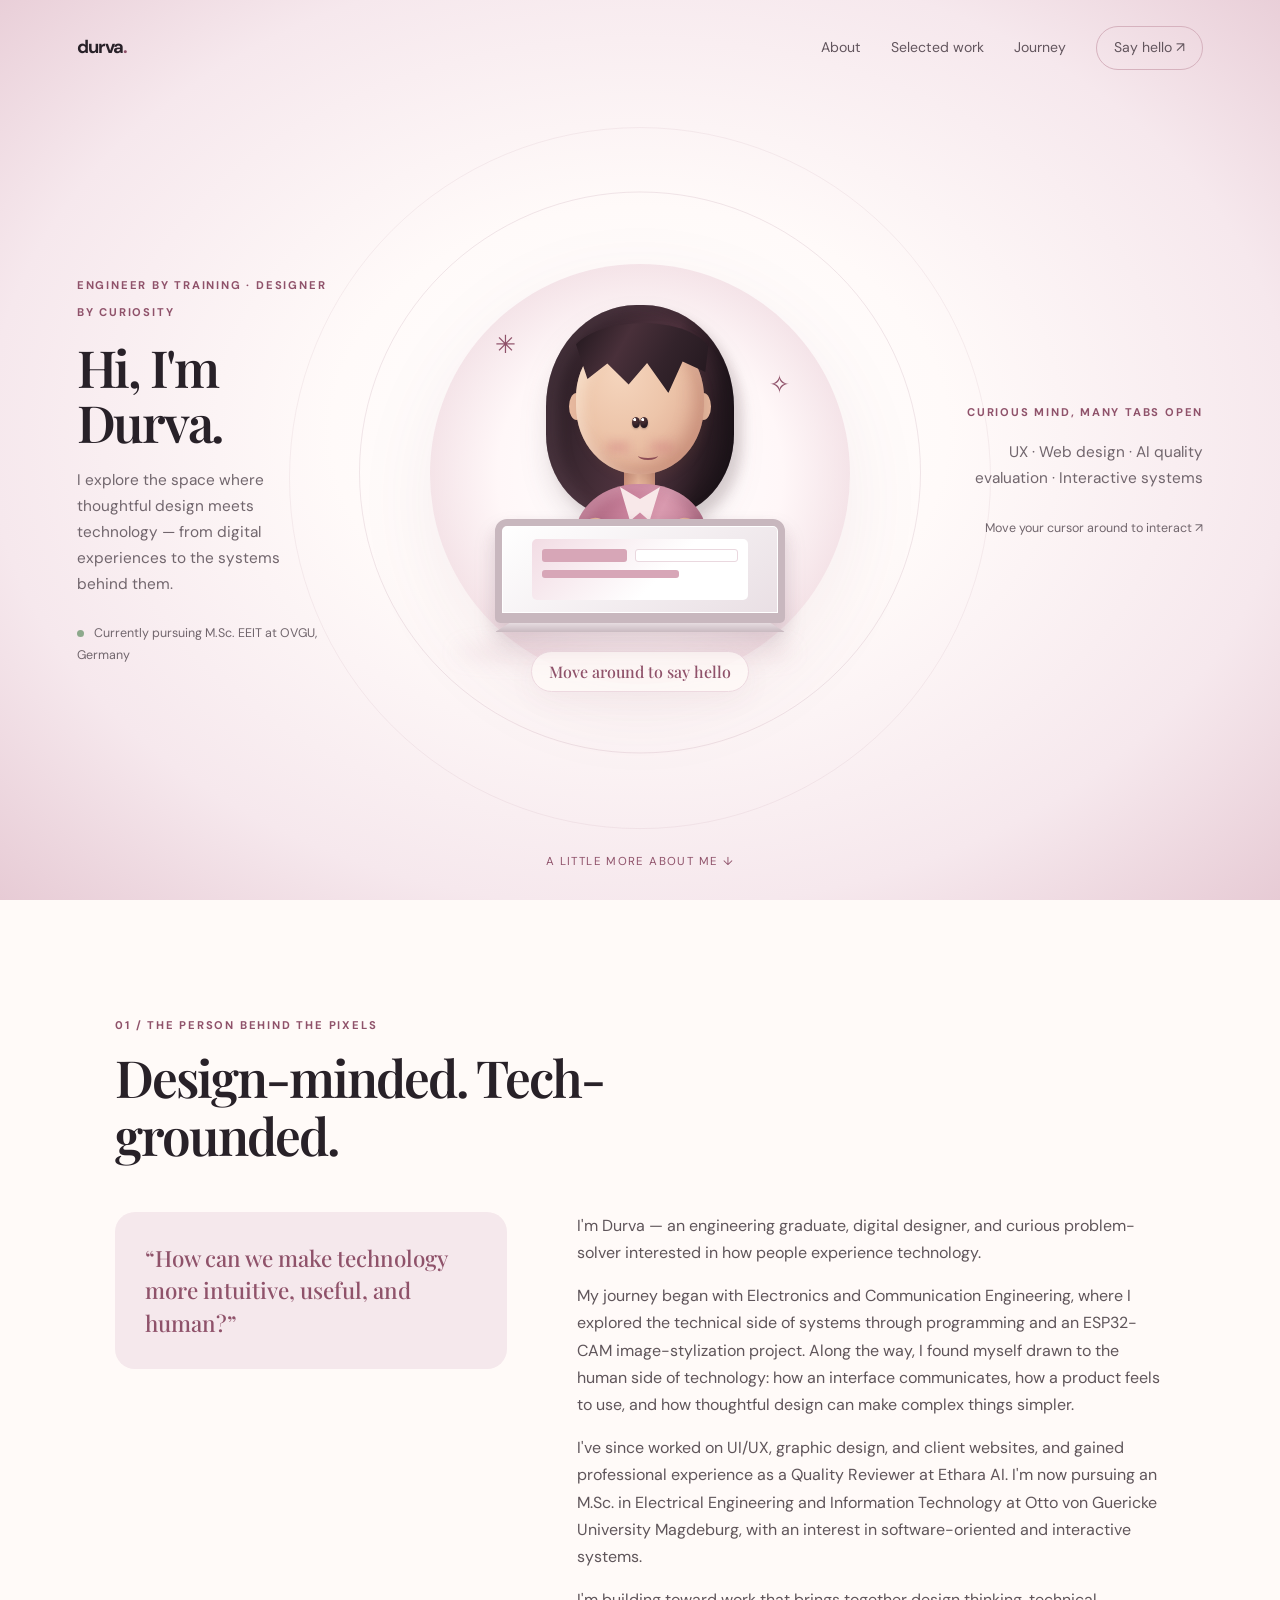
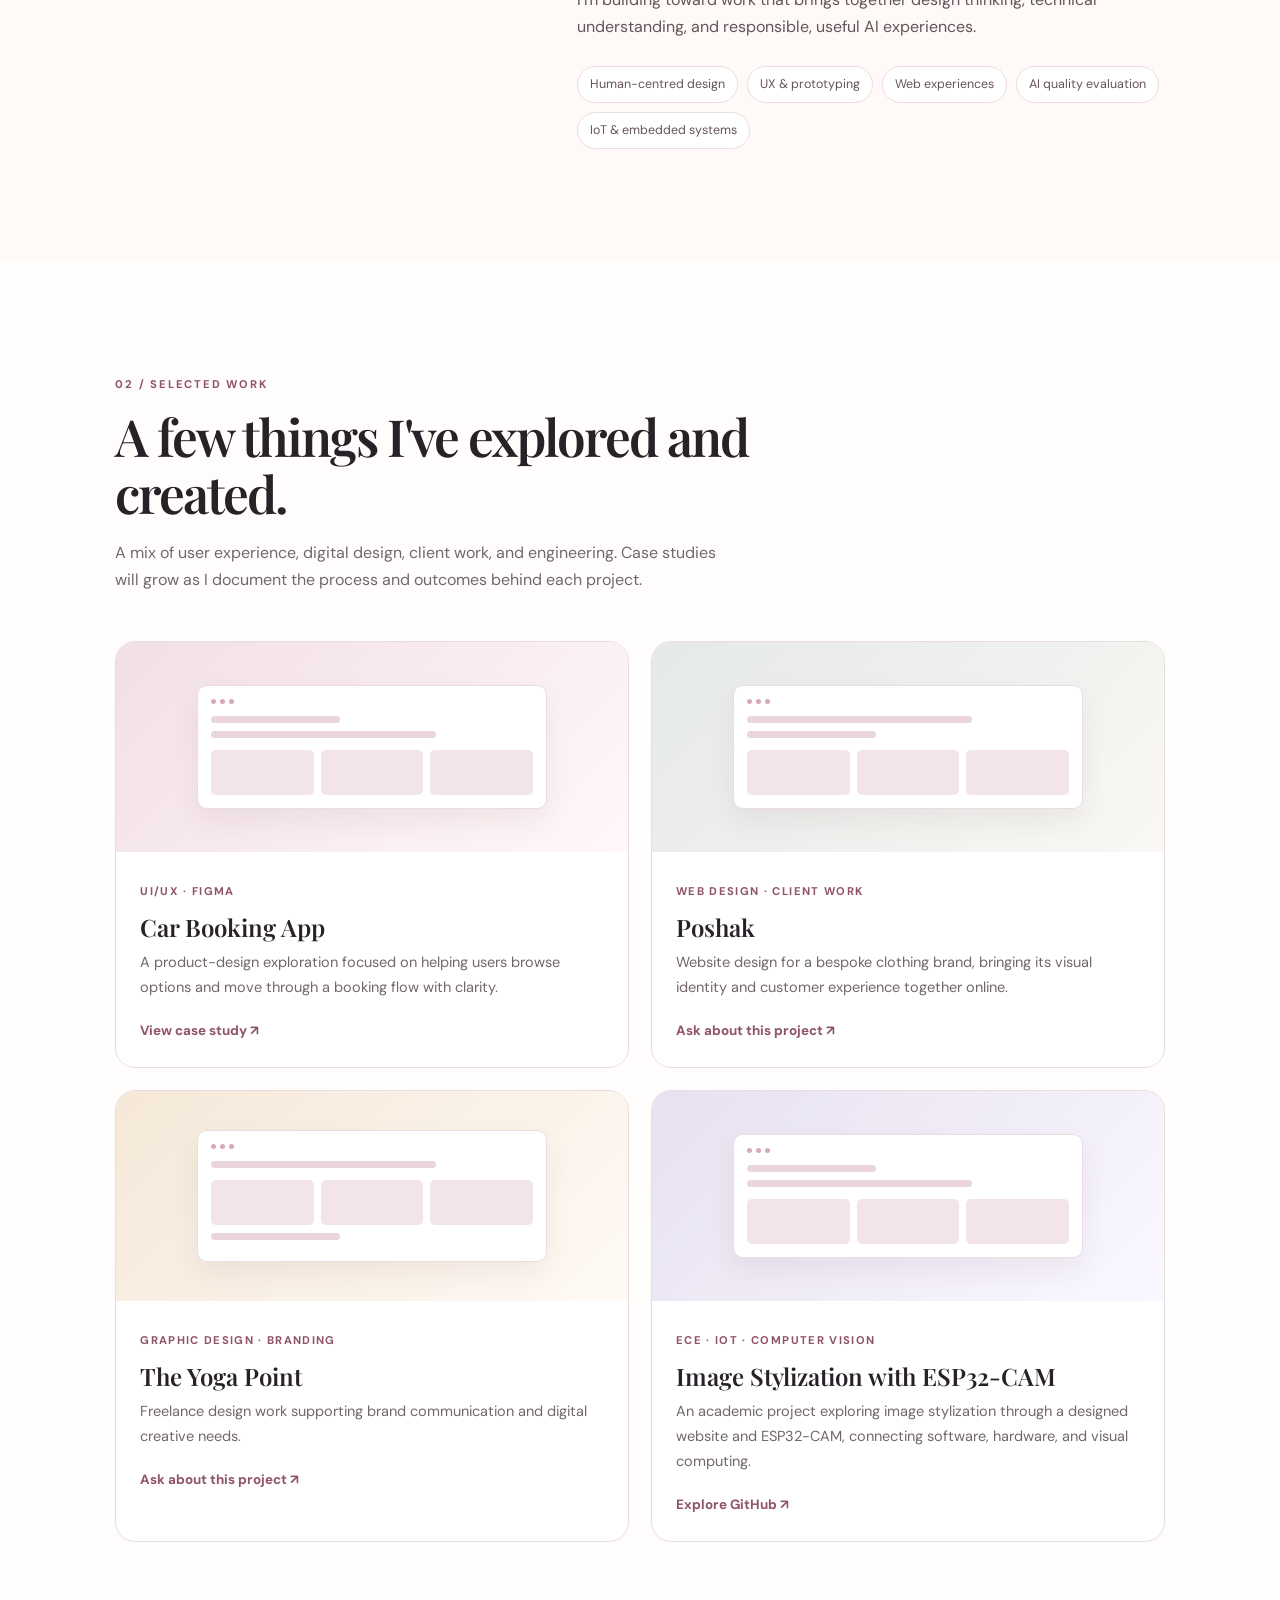
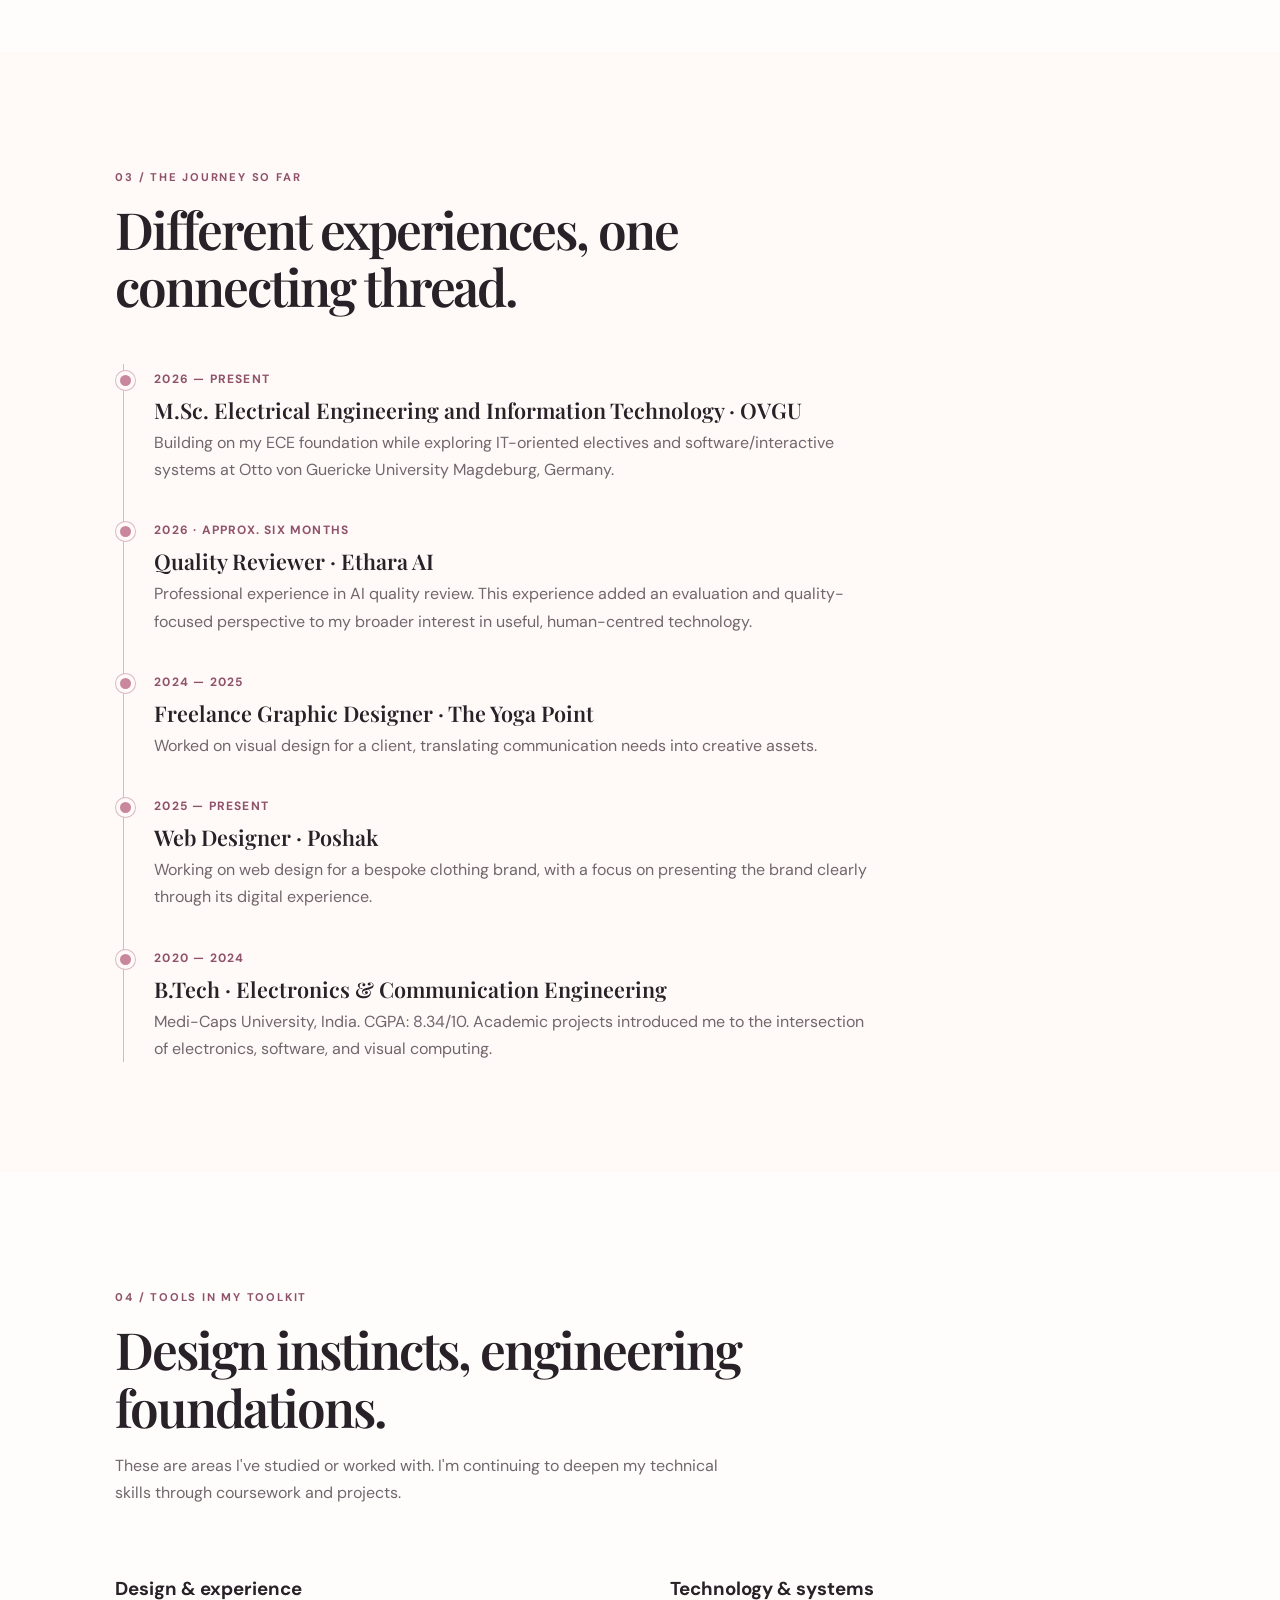
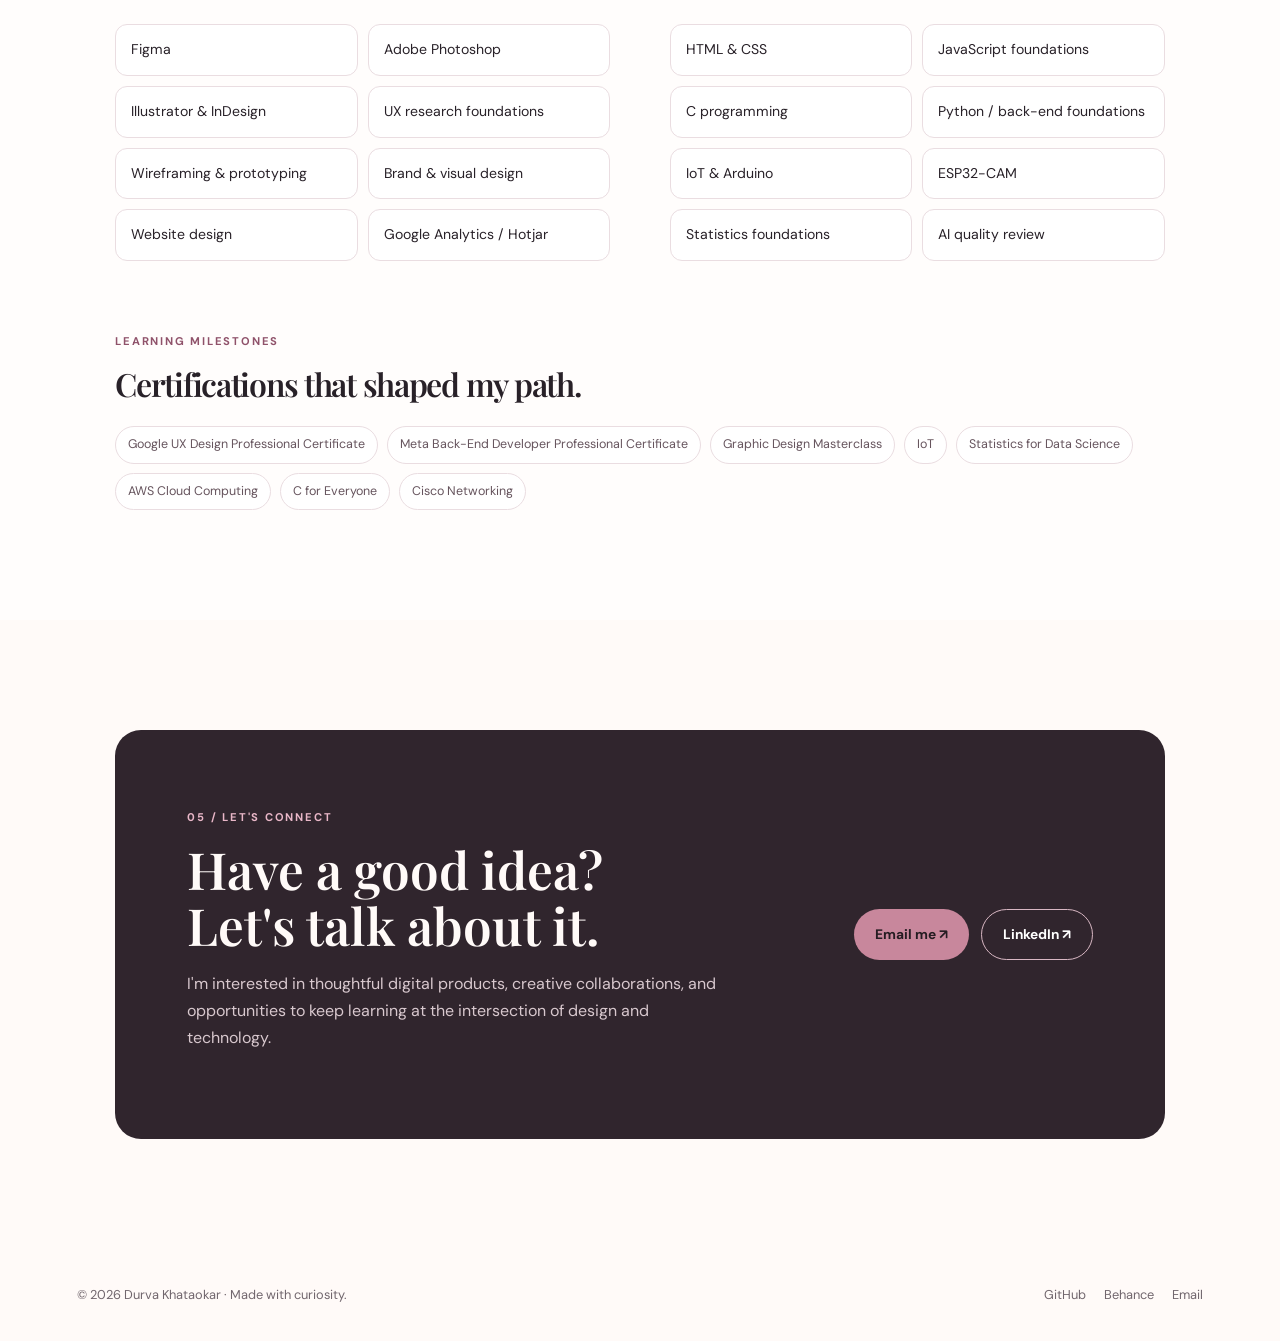
==== commit 0dc8479e: "Shorten about headline" ====
--- a/preview.html
+++ b/preview.html
@@ -56,7 +56,7 @@
     <section class="section" id="about">
       <div class="section-heading reveal">
         <span class="eyebrow">01 / The person behind the pixels</span>
-        <h2>Empathy-led. Creativity-fuelled. Technology-inspired.</h2>
+        <h2>Design-minded. Tech-grounded.</h2>
       </div>
       <div class="about-grid">
         <div class="about-note reveal">“How can we make technology more intuitive, useful, and human?”</div>
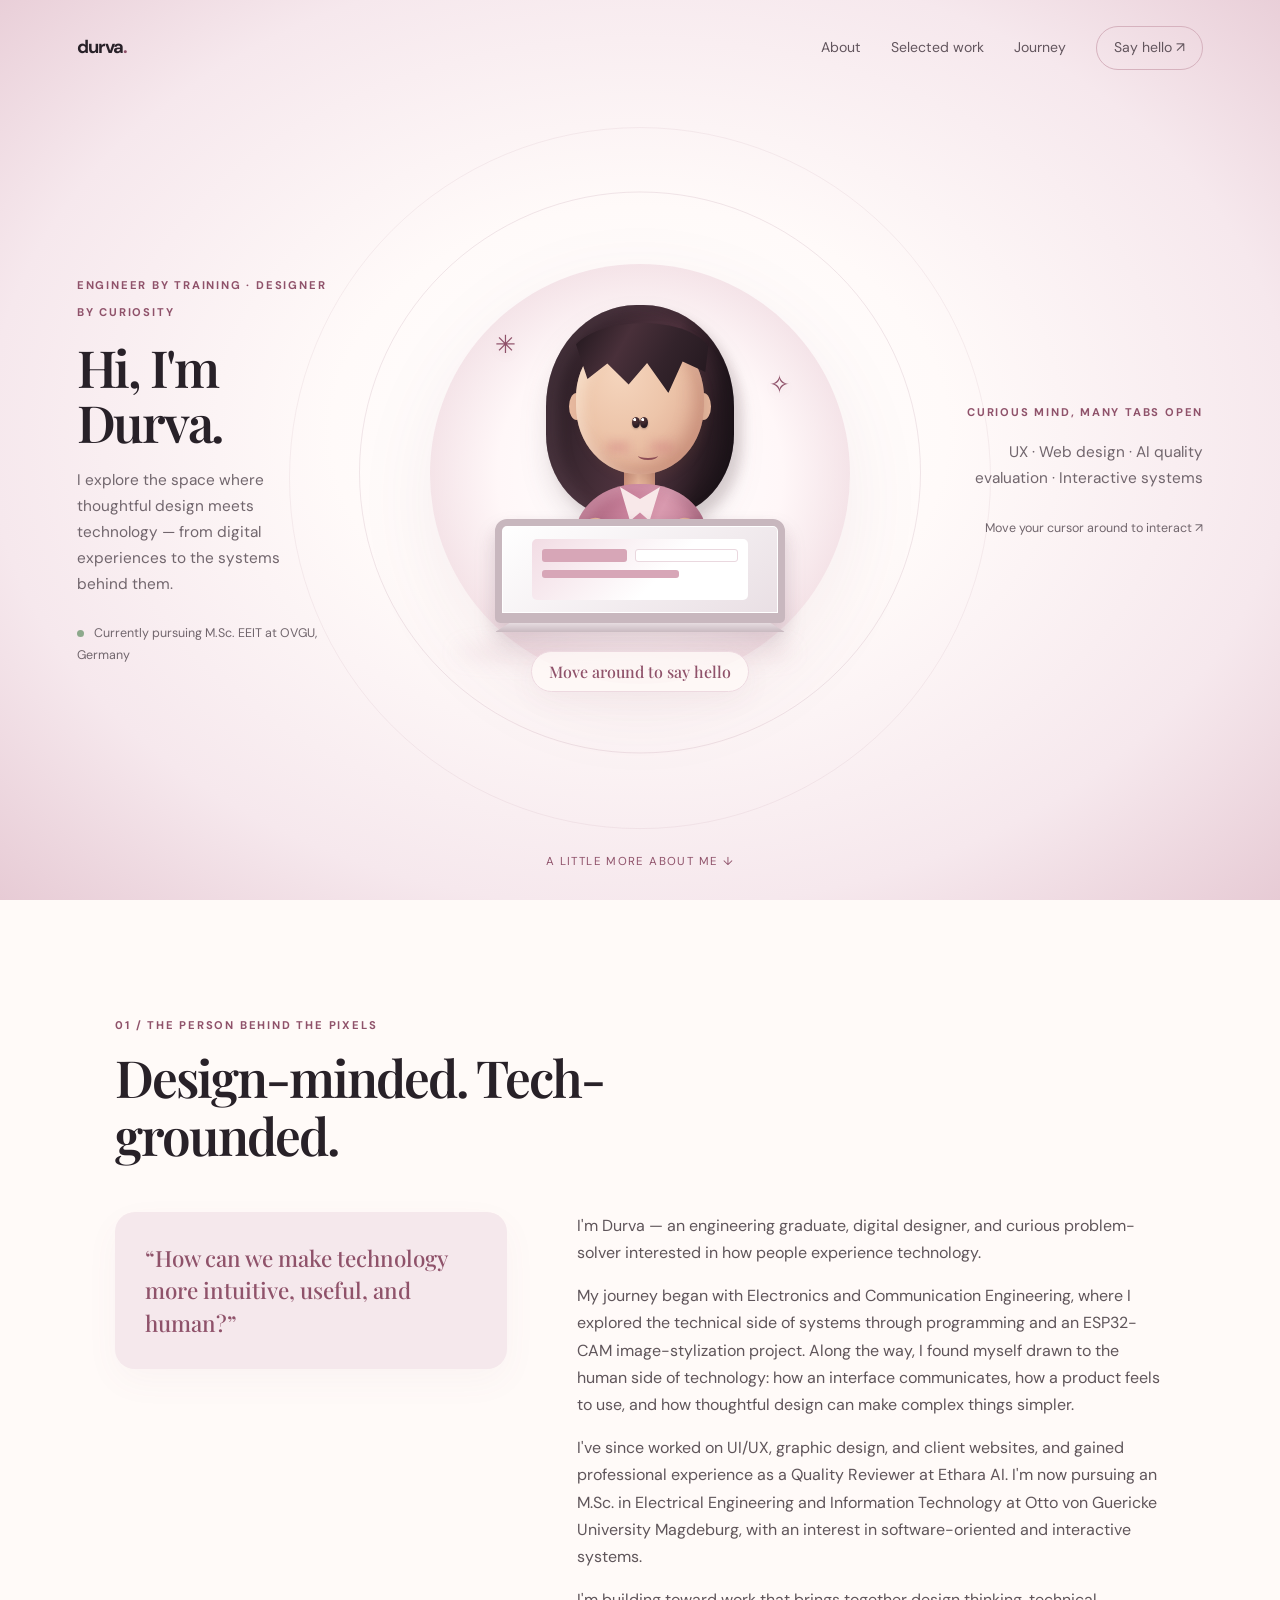
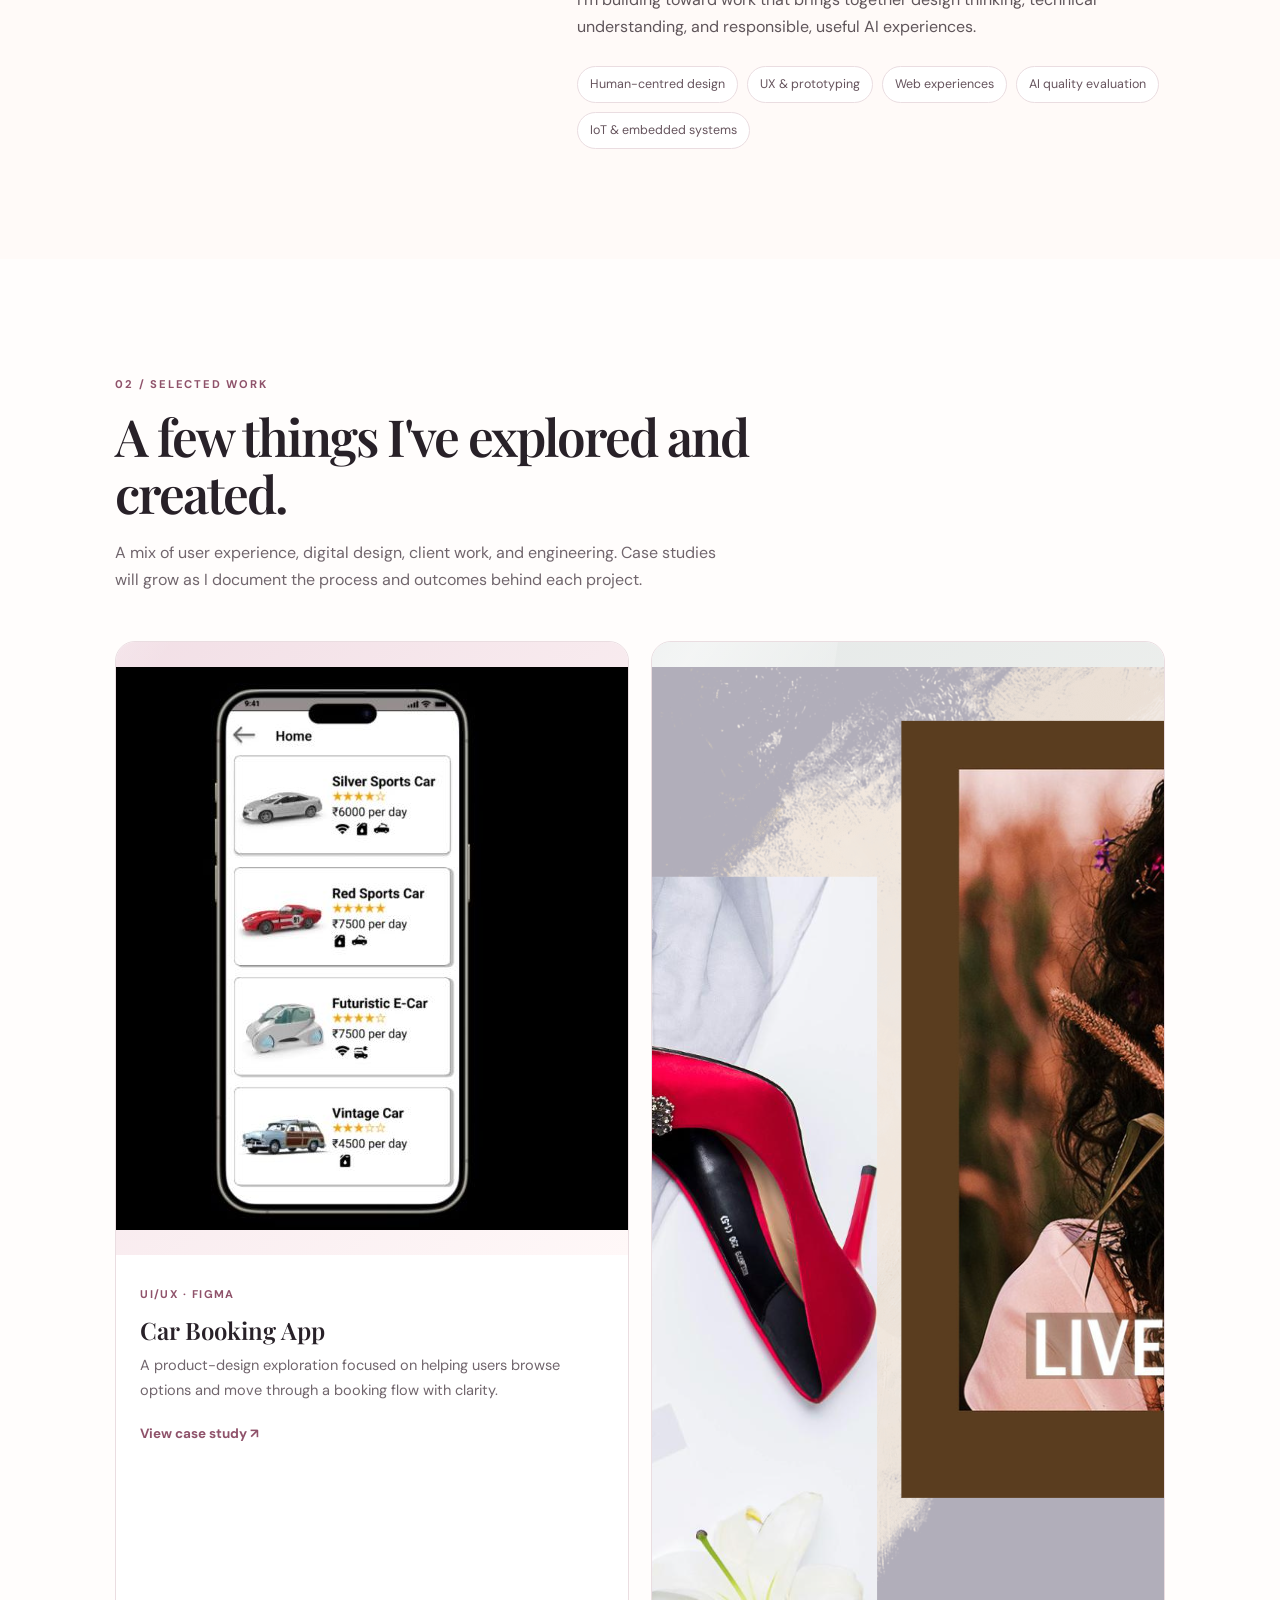
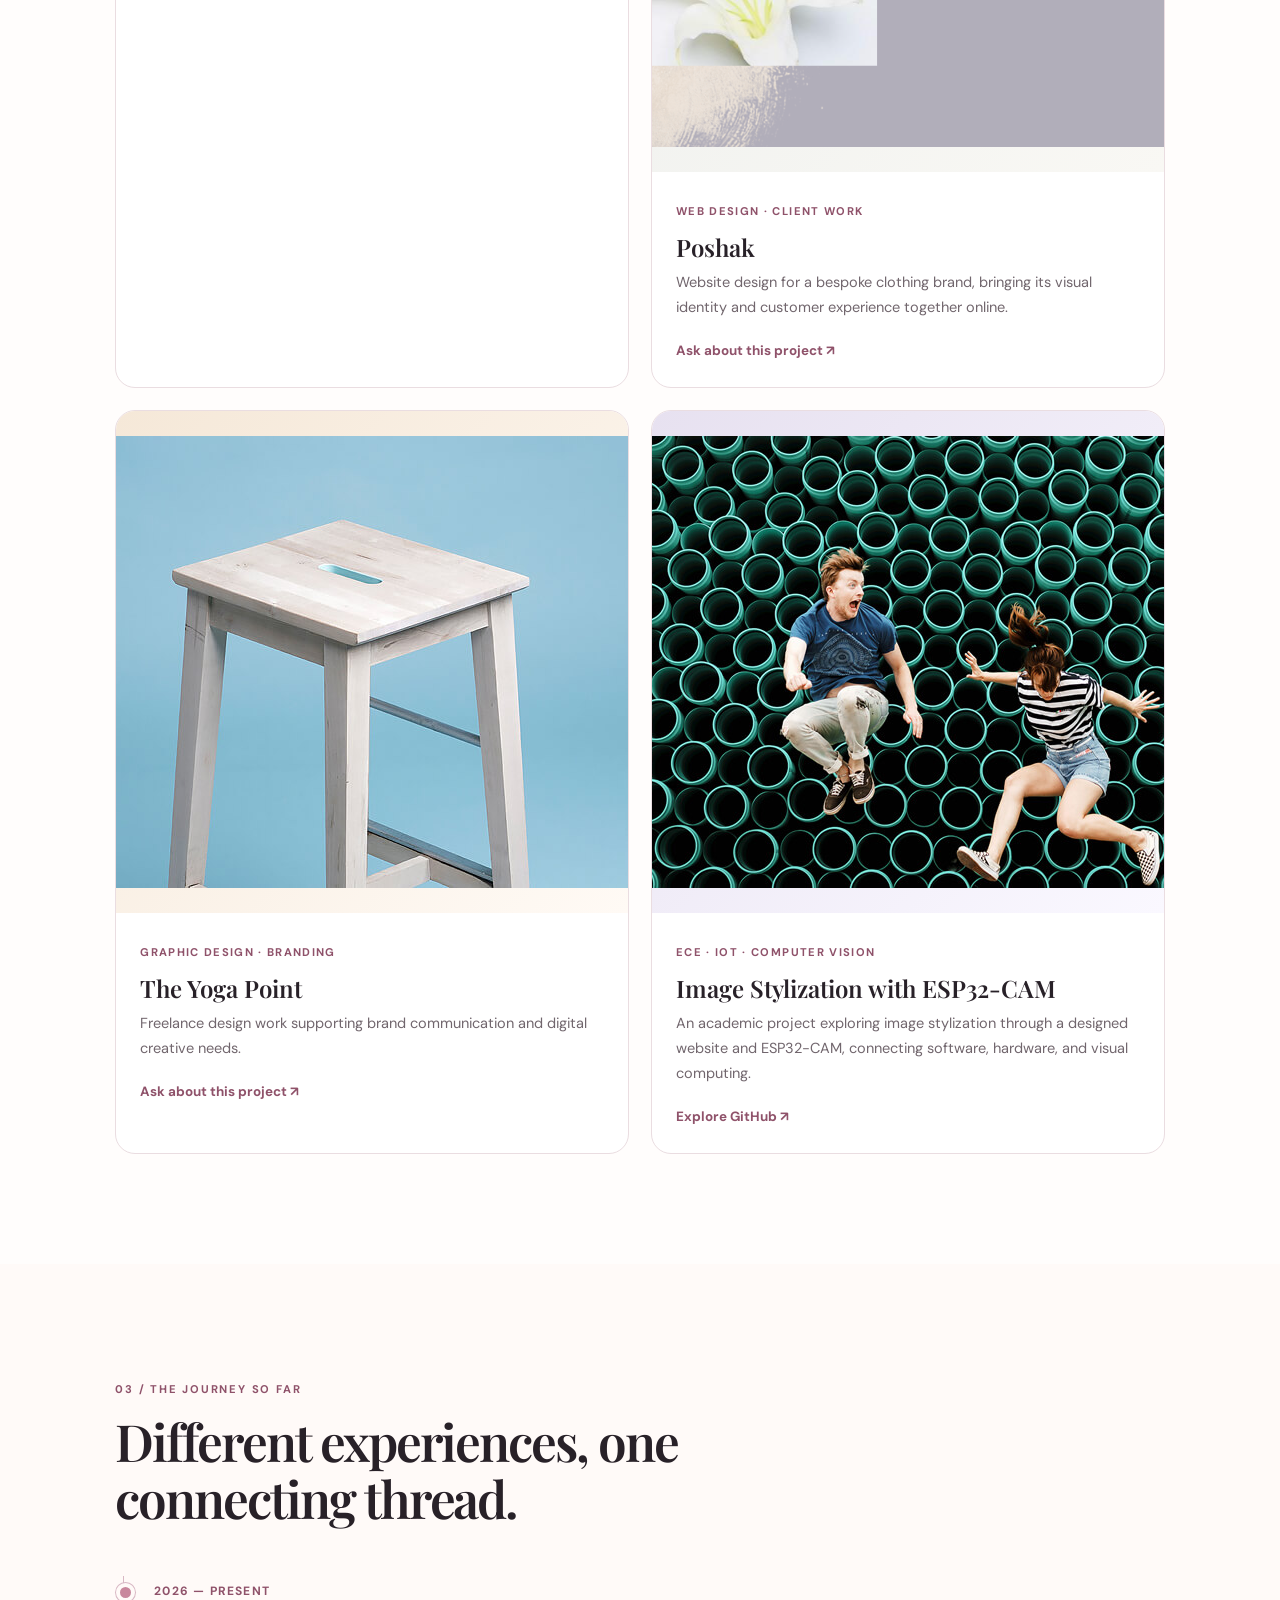
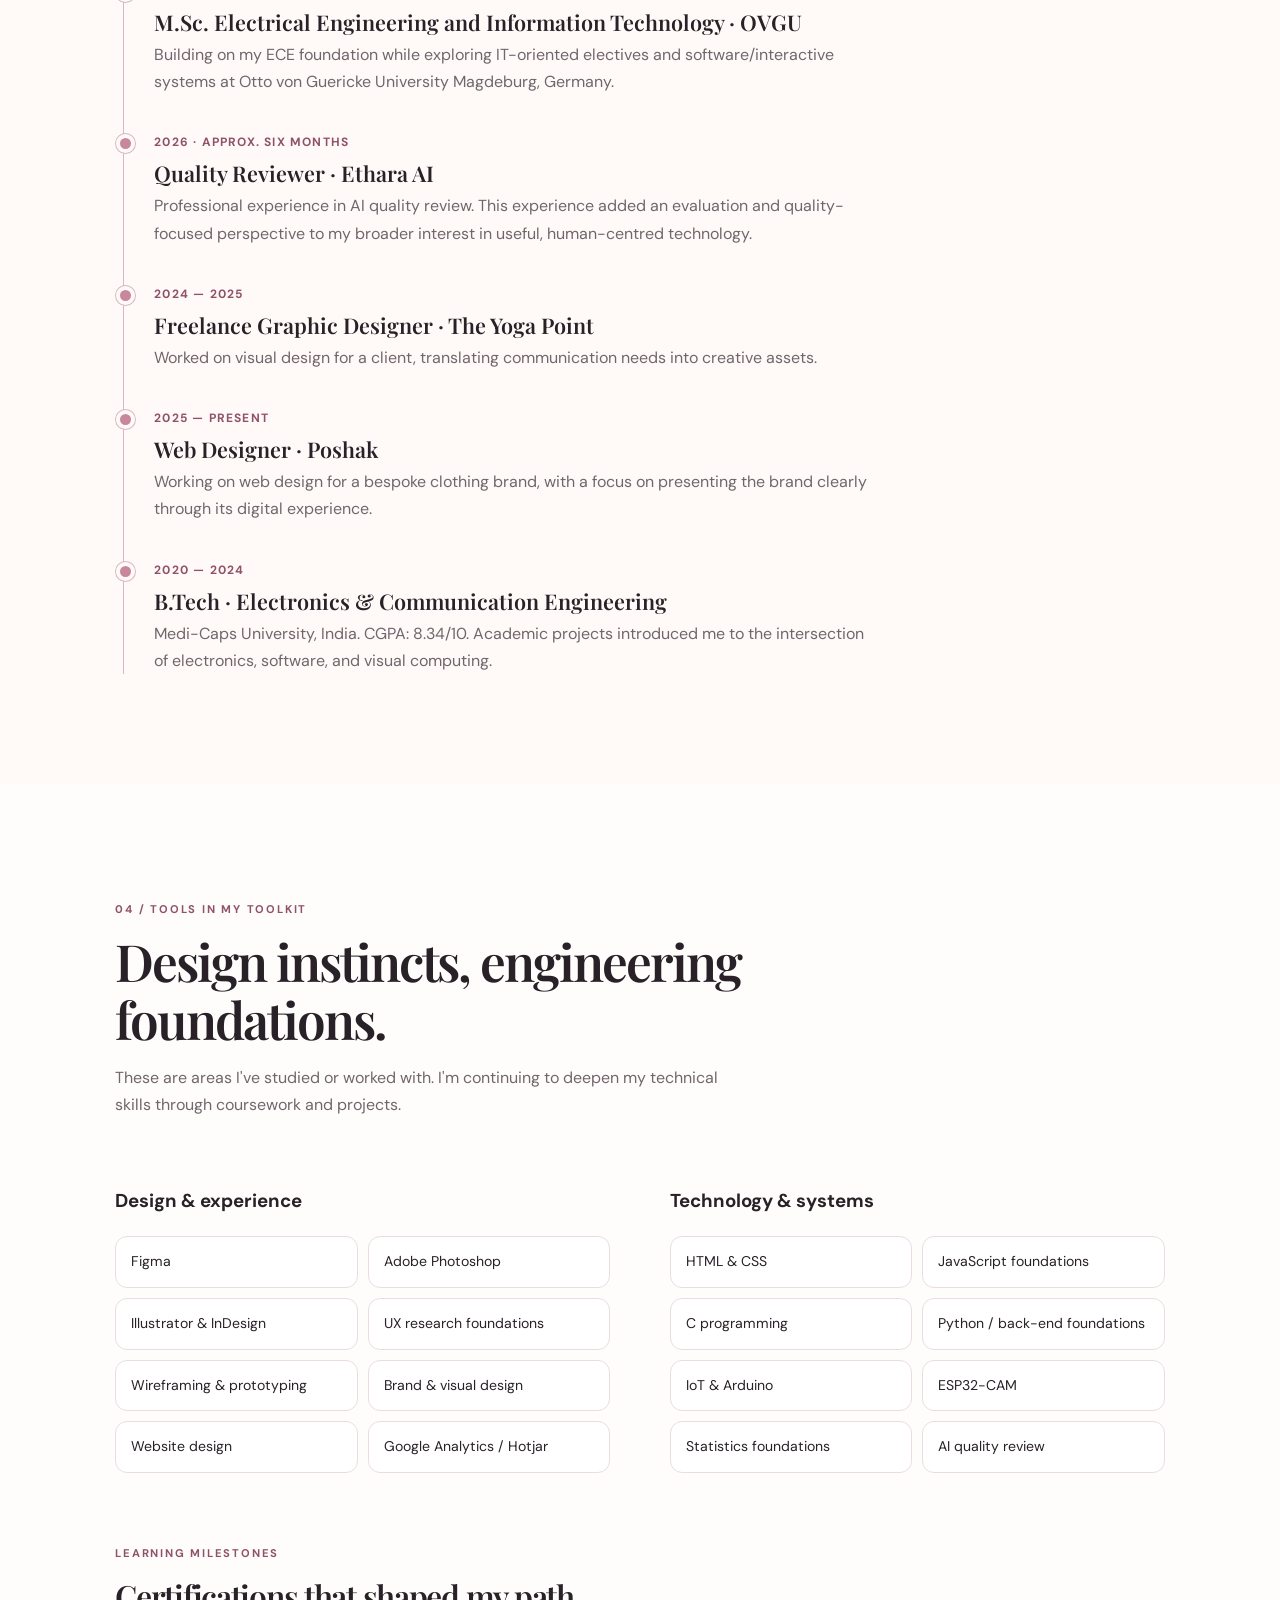
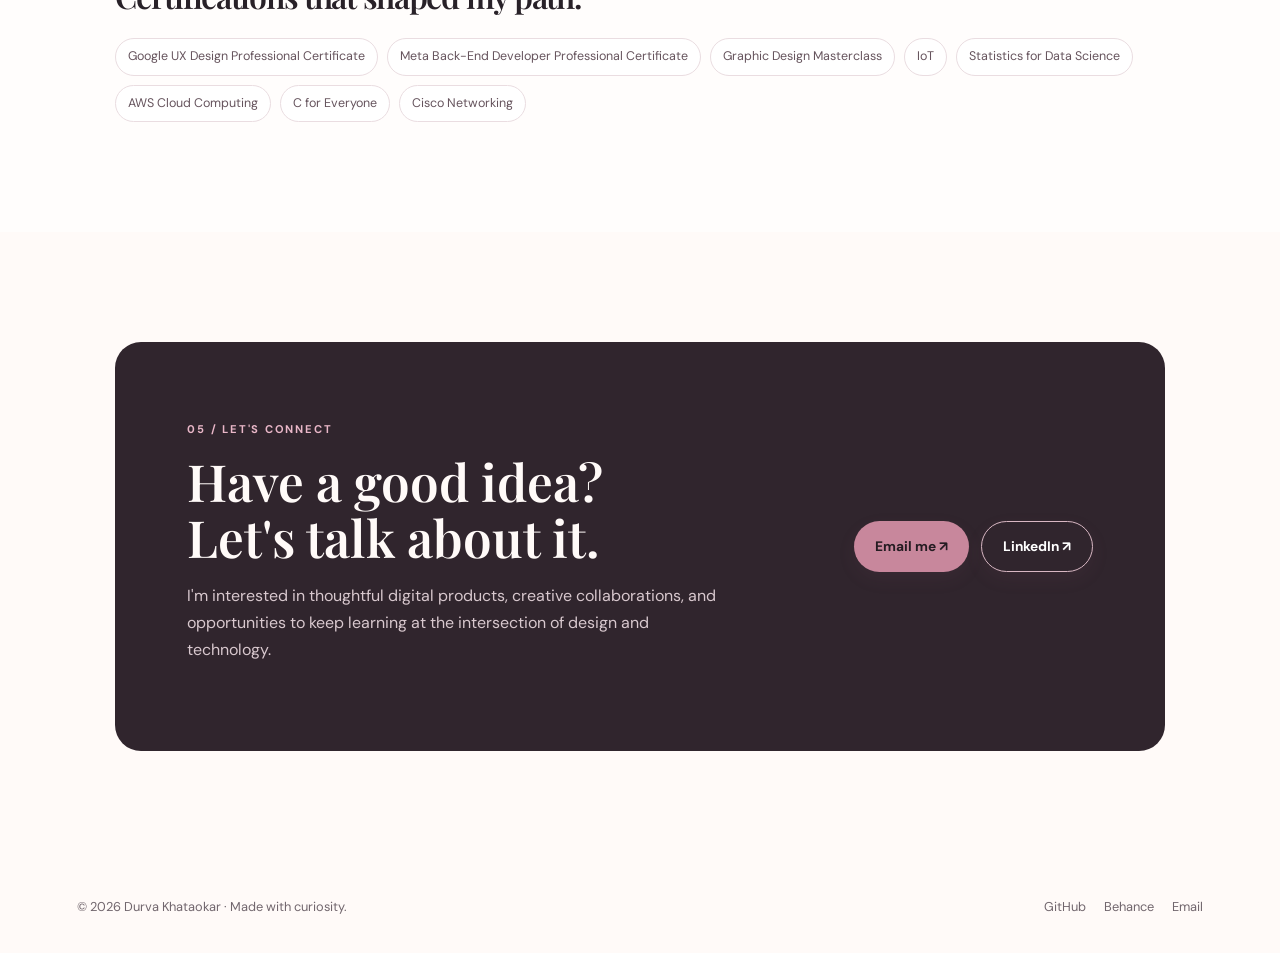
==== commit 13678e37: "Show real project image previews" ====
--- a/preview.html
+++ b/preview.html
@@ -78,19 +78,19 @@
       </div>
       <div class="work-grid">
         <article class="project-card reveal">
-          <div class="project-visual"><div class="mock-window"><div class="mock-bar"><i></i><i></i><i></i></div><div class="mock-line short"></div><div class="mock-line"></div><div class="mock-blocks"><i></i><i></i><i></i></div></div></div>
+          <div class="project-visual project-image"><img src="images/portfolio/car-app.jpg" alt="Car booking app design preview" loading="lazy"><span class="image-caption">Product design · Figma</span></div>
           <div class="project-info"><span class="tag">UI/UX · Figma</span><h3>Car Booking App</h3><p>A product-design exploration focused on helping users browse options and move through a booking flow with clarity.</p><a class="project-link" href="https://www.behance.net/gallery/189616307/Car-Booking-App-by-Durva-K" target="_blank" rel="noreferrer">View case study ↗</a></div>
         </article>
         <article class="project-card reveal">
-          <div class="project-visual alt"><div class="mock-window"><div class="mock-bar"><i></i><i></i><i></i></div><div class="mock-line"></div><div class="mock-line short"></div><div class="mock-blocks"><i></i><i></i><i></i></div></div></div>
+          <div class="project-visual alt project-image"><img src="images/portfolio/thumbnail.png" alt="Poshak web design preview" loading="lazy"><span class="image-caption">Bespoke fashion · Web design</span></div>
           <div class="project-info"><span class="tag">Web design · Client work</span><h3>Poshak</h3><p>Website design for a bespoke clothing brand, bringing its visual identity and customer experience together online.</p><a class="project-link" href="mailto:durva@khataokar.in?subject=Poshak%20website%20project" >Ask about this project ↗</a></div>
         </article>
         <article class="project-card reveal">
-          <div class="project-visual third"><div class="mock-window"><div class="mock-bar"><i></i><i></i><i></i></div><div class="mock-line"></div><div class="mock-blocks"><i></i><i></i><i></i></div><div class="mock-line short"></div></div></div>
+          <div class="project-visual third project-image"><img src="images/portfolio/woodcraft.jpg" alt="Graphic design portfolio preview" loading="lazy"><span class="image-caption">Visual identity · Graphic design</span></div>
           <div class="project-info"><span class="tag">Graphic design · Branding</span><h3>The Yoga Point</h3><p>Freelance design work supporting brand communication and digital creative needs.</p><a class="project-link" href="mailto:durva@khataokar.in?subject=The%20Yoga%20Point%20design%20project">Ask about this project ↗</a></div>
         </article>
         <article class="project-card reveal">
-          <div class="project-visual fourth"><div class="mock-window"><div class="mock-bar"><i></i><i></i><i></i></div><div class="mock-line short"></div><div class="mock-line"></div><div class="mock-blocks"><i></i><i></i><i></i></div></div></div>
+          <div class="project-visual fourth project-image"><img src="images/portfolio/shout-and-jump.jpg" alt="ESP32-CAM image stylization project preview" loading="lazy"><span class="image-caption">Computer vision · Embedded systems</span></div>
           <div class="project-info"><span class="tag">ECE · IoT · Computer vision</span><h3>Image Stylization with ESP32-CAM</h3><p>An academic project exploring image stylization through a designed website and ESP32-CAM, connecting software, hardware, and visual computing.</p><a class="project-link" href="https://github.com/OreoMcFlurry8212" target="_blank" rel="noreferrer">Explore GitHub ↗</a></div>
         </article>
       </div>
--- a/css/portfolio-redesign.css
+++ b/css/portfolio-redesign.css
@@ -1,3 +1,44 @@
 @import url('https://fonts.googleapis.com/css2?family=DM+Sans:wght@400;500;600;700&family=Playfair+Display:wght@500;600;700&display=swap');
 :root{--ink:#282128;--muted:#71666d;--rose:#c8879c;--rose-dark:#8f526a;--blush:#f5e8ec;--cream:#fffaf8;--line:#eadde1;--white:#fff;--serif:'Playfair Display',Georgia,serif;--sans:'DM Sans',Arial,sans-serif}
 *{box-sizing:border-box}html{scroll-behavior:smooth;scroll-padding-top:90px}body{margin:0;background:var(--cream);color:var(--ink);font-family:var(--sans);font-size:16px;line-height:1.7}a{color:inherit;text-decoration:none}button,a{-webkit-tap-highlight-color:transparent}button{font:inherit}.site-header{position:absolute;z-index:10;top:0;left:0;width:100%;display:flex;align-items:center;justify-content:space-between;padding:26px clamp(22px,6vw,88px)}.brand{font-size:1.15rem;font-weight:700;letter-spacing:-.04em}.brand span{color:var(--rose-dark)}.nav{display:flex;gap:30px;align-items:center;font-size:.88rem}.nav a{color:#62555d;transition:color .2s}.nav a:hover{color:var(--rose-dark)}.nav .nav-contact{border:1px solid #d6b2be;border-radius:99px;padding:9px 17px}.hero{min-height:780px;min-height:100svh;position:relative;overflow:hidden;display:grid;grid-template-columns:minmax(190px,1fr) minmax(340px,1.5fr) minmax(190px,1fr);align-items:center;padding:120px clamp(22px,6vw,88px) 72px;background:radial-gradient(ellipse at 50% 48%,#fff 0%,#fffaf9 34%,#f6e8ed 72%,#e7cbd5 100%)}.hero:before,.hero:after{content:'';position:absolute;pointer-events:none;border:1px solid rgba(143,82,106,.13);border-radius:50%;width:560px;height:560px;top:50%;left:50%;transform:translate(-50%,-46%)}.hero:after{width:700px;height:700px;border-color:rgba(143,82,106,.08)}.hero-side{z-index:2;align-self:center;max-width:250px}.eyebrow{text-transform:uppercase;letter-spacing:.16em;font-size:.7rem;font-weight:700;color:var(--rose-dark)}.hero h1{font:600 clamp(2.5rem,4vw,4.4rem)/1.08 var(--serif);letter-spacing:-.045em;margin:16px 0}.hero-copy{color:var(--muted);font-size:.96rem;max-width:300px}.hero-side.right{justify-self:end;text-align:right}.microcopy{font-size:.78rem;color:var(--muted);margin-top:26px}.microcopy .dot{display:inline-block;width:7px;height:7px;background:#8da98c;border-radius:50%;margin-right:7px}.hero-art{z-index:1;position:relative;display:flex;justify-content:center;align-items:center;min-height:480px}.halo{position:absolute;width:min(34vw,420px);aspect-ratio:1;border-radius:50%;background:radial-gradient(circle,#fff 0%,#fff7f8 48%,rgba(218,169,186,.3) 72%,transparent 73%);box-shadow:0 25px 80px rgba(143,82,106,.08)}.desk-scene{position:relative;width:370px;height:390px;max-width:100%;transition:transform .45s ease}.desk-scene .spark{position:absolute;color:var(--rose-dark);font-size:25px;animation:float 3s ease-in-out infinite}.spark.one{top:45px;left:40px}.spark.two{top:85px;right:35px;animation-delay:1s}.character{position:absolute;top:28px;left:50%;transform:translateX(-50%);width:178px;height:215px;transition:transform .4s ease;filter:drop-shadow(0 16px 13px #50303b20);transform-style:preserve-3d}.hair-back{position:absolute;inset:-2px -5px 5px;background:linear-gradient(105deg,#21171d 0%,#3a2730 28%,#543642 57%,#2a1c23 82%,#1d151a 100%);border-radius:48% 48% 39% 39%;box-shadow:inset 12px 2px 13px #80607045,inset -13px -2px 17px #100b0f70,8px 8px 12px #3b263126}.face{position:absolute;top:25px;left:25px;width:128px;height:142px;background:radial-gradient(ellipse at 35% 28%,#f5d5bd 0%,#edc5aa 42%,#d99f87 100%);border-radius:46% 46% 48% 48%;z-index:2;box-shadow:inset 7px 5px 12px #fff0df88,inset -10px -7px 16px #a8645860,3px 6px 9px #70463b24}.fringe{position:absolute;top:16px;left:18px;width:142px;height:70px;background:linear-gradient(120deg,#21171d 4%,#49303a 36%,#33232b 64%,#21171d 100%);border-radius:55% 50% 35% 25%;z-index:3;clip-path:polygon(0 0,100% 0,96% 70%,80% 55%,70% 100%,55% 57%,42% 88%,27% 58%,13% 80%);filter:drop-shadow(2px 3px 2px #1d111a55)}.ear{position:absolute;top:86px;width:15px;height:27px;background:#e7b99f;border-radius:50%;z-index:1}.ear.left{left:18px}.ear.right{right:18px}.eye{position:absolute;top:85px;width:8px;height:11px;background:radial-gradient(circle at 35% 25%,#fff 0 13%,#4b3035 18%,#241820 75%);border-radius:50%;z-index:4;box-shadow:0 1px 2px #39212b55}.eye.left{left:56px}.eye.right{right:56px}.cheek{position:absolute;top:110px;width:22px;height:10px;background:rgba(204,112,121,.35);filter:blur(5px);z-index:4}.cheek.left{left:31px}.cheek.right{right:31px}.smile{position:absolute;top:119px;left:62px;width:20px;height:9px;border-bottom:2px solid #8d4d55;border-radius:0 0 50% 50%;z-index:4}.neck{position:absolute;top:158px;left:73px;width:31px;height:35px;background:linear-gradient(90deg,#c98e79,#e7b69b 46%,#d19b83);z-index:1;box-shadow:inset -4px 0 5px #a9675c35}.body{position:absolute;top:177px;left:24px;width:132px;height:110px;background:linear-gradient(115deg,#96516b 0%,#c77f99 34%,#d99aaf 54%,#a75e79 100%);border-radius:48% 48% 12% 12%;z-index:1;box-shadow:inset 8px 4px 12px #f8c8d855,inset -10px -5px 14px #713b5360}.collar{position:absolute;top:180px;left:69px;width:40px;height:34px;background:#f8e8e9;clip-path:polygon(0 0,50% 35%,100% 0,74% 100%,50% 75%,25% 100%);z-index:2}.arm{position:absolute;top:210px;width:30px;height:76px;background:linear-gradient(90deg,#c98e79,#efc5a8 48%,#d8a18a);border-radius:20px;z-index:3;box-shadow:inset -4px 0 5px #a9675c30,2px 3px 5px #51303a20}.arm.left{left:23px;transform:rotate(16deg)}.arm.right{right:23px;transform:rotate(-16deg)}.laptop{position:absolute;z-index:5;left:50%;bottom:20px;transform:translateX(-50%);width:290px;height:130px;filter:drop-shadow(0 12px 10px #6d4b5b26)}.screen{height:104px;border:7px solid #c8b7be;border-bottom-width:10px;border-radius:12px 12px 5px 5px;background:linear-gradient(145deg,#fff,#e9dfe4);box-shadow:inset 0 0 0 1px #fff,0 8px 18px #98788824;display:flex;align-items:center;justify-content:center}.screen-ui{width:78%;height:70%;border-radius:5px;background:linear-gradient(135deg,#f2dce4,#fff 60%);display:grid;grid-template-columns:1fr 1.2fr;gap:8px;padding:10px}.screen-ui i{display:block;background:#d7a6b7;border-radius:3px}.screen-ui i:nth-child(2){background:#fff;border:1px solid #ead8df}.screen-ui i:nth-child(3){grid-column:span 2;width:70%;height:8px}.laptop-base{height:13px;background:linear-gradient(#e6dce0,#bcaab2);clip-path:polygon(5% 0,95% 0,100% 70%,0 70%);border-radius:0 0 8px 8px}.desk-shadow{position:absolute;bottom:6px;width:340px;height:22px;background:#b8899b26;filter:blur(10px);border-radius:50%}.hero[data-mood="left"] .character{transform:translateX(-55%) rotate(-5deg)}.hero[data-mood="right"] .character{transform:translateX(-45%) rotate(5deg)}.hero[data-mood="hello"] .character{transform:translateX(-50%) translateY(-12px)}.hero[data-mood="hello"] .arm.right{transform:rotate(-145deg);transform-origin:top center;transition:transform .4s}.hero[data-mood="left"] .eye{transform:translateX(-4px)}.hero[data-mood="right"] .eye{transform:translateX(4px)}.hero[data-mood="hello"] .smile{width:24px;height:13px;left:60px}.hero-message{position:absolute;z-index:4;bottom:22px;left:50%;transform:translateX(-50%);white-space:nowrap;font:500 1rem var(--serif);color:var(--rose-dark);background:#fffaf8cc;border:1px solid #edd9e0;padding:9px 17px;border-radius:99px;box-shadow:0 8px 30px #8f526a0d}.scroll-cue{position:absolute;bottom:28px;left:50%;transform:translateX(-50%);font-size:.72rem;letter-spacing:.12em;text-transform:uppercase;color:var(--rose-dark)}.section{padding:110px clamp(22px,9vw,140px)}.section-heading{max-width:700px;margin-bottom:48px}.section-heading h2{font:600 clamp(2.2rem,4vw,3.5rem)/1.12 var(--serif);letter-spacing:-.04em;margin:12px 0}.section-heading p{color:var(--muted);max-width:620px}.about-grid{display:grid;grid-template-columns:.8fr 1.2fr;gap:70px;align-items:start}.about-note{padding:30px;background:var(--blush);border-radius:20px;color:var(--rose-dark);font:500 1.4rem/1.45 var(--serif)}.about-text p{margin-top:0;color:#5f555a}.chips{display:flex;flex-wrap:wrap;gap:9px;margin-top:25px}.chip{border:1px solid var(--line);border-radius:99px;padding:7px 12px;font-size:.78rem;color:#66545d;background:#fff}.work-grid{display:grid;grid-template-columns:repeat(2,minmax(0,1fr));gap:22px}.project-card{background:#fff;border:1px solid var(--line);border-radius:20px;overflow:hidden;transition:transform .25s,box-shadow .25s}.project-card:hover{transform:translateY(-5px);box-shadow:0 18px 45px #8f526a12}.project-visual{min-height:210px;display:flex;align-items:center;justify-content:center;background:linear-gradient(135deg,#f2dfe6,#fff8f8);padding:25px}.project-visual.alt{background:linear-gradient(135deg,#e5e9e8,#f9f8f4)}.project-visual.third{background:linear-gradient(135deg,#f5e8d8,#fffaf5)}.project-visual.fourth{background:linear-gradient(135deg,#e7e1f0,#faf8ff)}.mock-window{width:80%;max-width:350px;background:#fff;border:1px solid #eadce2;border-radius:10px;box-shadow:0 12px 28px #58344813;padding:13px}.mock-bar{display:flex;gap:4px;margin-bottom:12px}.mock-bar i{width:5px;height:5px;border-radius:50%;background:#d7aab9}.mock-line{height:7px;width:70%;background:#ead5dd;border-radius:8px;margin:8px 0}.mock-line.short{width:40%}.mock-blocks{display:grid;grid-template-columns:repeat(3,1fr);gap:7px;margin-top:12px}.mock-blocks i{height:45px;border-radius:5px;background:#f2e4e9}.project-info{padding:24px}.project-info .tag{font-size:.7rem;text-transform:uppercase;letter-spacing:.12em;color:var(--rose-dark);font-weight:700}.project-info h3{font:600 1.5rem var(--serif);margin:8px 0}.project-info p{color:var(--muted);font-size:.91rem;margin:0 0 15px}.project-link{font-size:.84rem;font-weight:700;color:var(--rose-dark)}.timeline{border-left:1px solid #d8b8c4;margin-left:8px;padding-left:30px;display:grid;gap:32px}.timeline-item{position:relative}.timeline-item:before{content:'';position:absolute;width:11px;height:11px;background:var(--rose);border:4px solid var(--cream);border-radius:50%;left:-38px;top:7px;box-shadow:0 0 0 1px #d8b8c4}.timeline-item .time{font-size:.75rem;letter-spacing:.1em;text-transform:uppercase;color:var(--rose-dark);font-weight:700}.timeline-item h3{font:600 1.35rem var(--serif);margin:5px 0}.timeline-item p{margin:0;color:var(--muted);max-width:720px}.two-col{display:grid;grid-template-columns:1fr 1fr;gap:60px}.skill-list{display:grid;grid-template-columns:1fr 1fr;gap:10px}.skill{background:#fff;border:1px solid var(--line);border-radius:12px;padding:13px 15px;font-size:.88rem}.contact{background:#30252d;color:#fffaf8;border-radius:26px;padding:clamp(30px,6vw,72px);display:flex;align-items:center;justify-content:space-between;gap:30px}.contact h2{font:600 clamp(2.2rem,4vw,3.7rem)/1.1 var(--serif);margin:12px 0}.contact p{color:#d8c8ce;max-width:540px}.button{display:inline-flex;align-items:center;justify-content:center;padding:13px 21px;border-radius:99px;background:var(--rose);color:#251c22;font-weight:700;font-size:.86rem;white-space:nowrap;transition:transform .2s,background .2s}.button:hover{transform:translateY(-2px);background:#d99bb0}.button.outline{background:transparent;border:1px solid #d8b7c3;color:#fff}.site-footer{display:flex;justify-content:space-between;gap:20px;padding:35px clamp(22px,6vw,88px);color:var(--muted);font-size:.8rem}.footer-links{display:flex;gap:18px}.reveal{opacity:0;transform:translateY(18px);transition:opacity .7s ease,transform .7s ease}.reveal.visible{opacity:1;transform:translateY(0)}@keyframes float{0%,100%{transform:translateY(0)}50%{transform:translateY(-8px)}}@media(max-width:900px){.hero{grid-template-columns:1fr;min-height:900px;min-height:100svh;text-align:center;padding-top:130px;gap:8px}.hero-side{max-width:600px;margin:auto}.hero-side.left{order:1}.hero-art{order:2;min-height:390px}.hero-side.right{order:3;justify-self:center;text-align:center}.hero h1{font-size:clamp(2.5rem,8vw,4rem)}.hero-copy{margin:0 auto}.hero-side.right .microcopy{margin-top:8px}.hero-message{bottom:2px}.scroll-cue{display:none}.halo{width:min(75vw,380px)}.desk-scene{transform:scale(.9);transform-origin:center}.hero[data-mood="hello"] .desk-scene{transform:scale(.9)}.about-grid,.two-col{grid-template-columns:1fr;gap:28px}.section{padding-top:80px;padding-bottom:80px}.contact{align-items:flex-start;flex-direction:column}}@media(max-width:600px){.site-header{padding:20px 22px}.nav{gap:14px}.nav a:not(.nav-contact){display:none}.hero{padding-left:18px;padding-right:18px;min-height:900px}.hero-art{min-height:340px}.desk-scene{transform:scale(.78)}.hero[data-mood="hello"] .desk-scene{transform:scale(.78)}.hero-message{font-size:.85rem;bottom:0}.work-grid{grid-template-columns:1fr}.project-visual{min-height:180px}.section{padding-left:22px;padding-right:22px}.skill-list{grid-template-columns:1fr 1fr}.site-footer{flex-direction:column}.about-note{font-size:1.2rem}}@media(prefers-reduced-motion:reduce){*,*:before,*:after{scroll-behavior:auto!important;animation-duration:.01ms!important;transition-duration:.01ms!important}.reveal{opacity:1;transform:none}}
+
+/* Interactive polish: layered depth, responsive motion, and richer project previews */
+.hero-art{perspective:1000px}
+.halo{animation:halo-breathe 7s ease-in-out infinite}
+.desk-scene{transform-style:preserve-3d;animation:scene-float 6s ease-in-out infinite}
+.character{transform-style:preserve-3d}
+.character .face{transition:filter .3s,transform .35s;box-shadow:inset 7px 5px 12px #fff0df88,inset -10px -7px 16px #a8645860,3px 6px 9px #70463b24}
+.hero-art:hover .character .face{filter:brightness(1.035);transform:translateY(-2px)}
+.hero-art:hover .desk-scene{animation-play-state:paused}
+.hero-art:hover .halo{transform:scale(1.035);transition:transform .5s ease}
+.spark{filter:drop-shadow(0 4px 5px #8f526a18)}
+.project-visual{position:relative;isolation:isolate;overflow:hidden}
+.project-visual:before{content:"";position:absolute;inset:-45% -25%;z-index:-1;background:linear-gradient(115deg,transparent 35%,#ffffff8c 48%,transparent 60%);transform:translateX(-70%) rotate(8deg);transition:transform .8s ease}
+.project-card:hover .project-visual:before{transform:translateX(70%) rotate(8deg)}
+.mock-window{position:relative;transform:perspective(700px) rotateX(2deg) rotateY(-3deg);transition:transform .45s cubic-bezier(.2,.8,.2,1),box-shadow .45s}
+.project-card:hover .mock-window{transform:perspective(700px) rotateX(0) rotateY(0) translateY(-5px) scale(1.035);box-shadow:0 20px 35px #58344820}
+.mock-blocks i{transition:transform .35s,background .35s}
+.project-card:hover .mock-blocks i:nth-child(1){transform:translateY(-4px);background:#e7c4d1}
+.project-card:hover .mock-blocks i:nth-child(2){transform:translateY(3px);background:#d9b2c1}
+.project-card:hover .mock-blocks i:nth-child(3){transform:translateY(-2px);background:#f4e3e9}
+.project-info{position:relative}
+.project-info h3{transition:color .25s,transform .25s}
+.project-card:hover .project-info h3{color:var(--rose-dark);transform:translateX(3px)}
+.project-link{display:inline-flex;align-items:center;gap:7px;transition:gap .25s,color .25s}
+.project-link:hover{gap:12px;color:#65364a}
+.chip,.skill{transition:transform .25s,box-shadow .25s,border-color .25s,background .25s}
+.chip:hover,.skill:hover{transform:translateY(-3px);border-color:#d1a2b4;box-shadow:0 8px 18px #8f526a12;background:#fff9fb}
+.about-note{position:relative;overflow:hidden;box-shadow:0 12px 35px #8f526a0b;transition:transform .35s,box-shadow .35s}
+.about-note:hover{transform:translateY(-5px) rotate(-.5deg);box-shadow:0 20px 45px #8f526a16}
+.timeline-item{transition:transform .3s}
+.timeline-item:hover{transform:translateX(6px)}
+.timeline-item:before{transition:transform .3s,box-shadow .3s}
+.timeline-item:hover:before{transform:scale(1.3);box-shadow:0 0 0 5px #d8b8c433}
+.button{box-shadow:0 7px 18px #8f526a18}
+.button:hover{box-shadow:0 12px 24px #8f526a25}
+.nav a{position:relative}
+.nav a:not(.nav-contact):after{content:"";position:absolute;left:0;right:100%;bottom:-4px;height:1px;background:var(--rose-dark);transition:right .25s}
+.nav a:not(.nav-contact):hover:after{right:0}
+@keyframes scene-float{0%,100%{translate:0 0}50%{translate:0 -7px}}
+@keyframes halo-breathe{0%,100%{opacity:.86}50%{opacity:1}}
+@media(prefers-reduced-motion:reduce){.desk-scene,.halo{animation:none!important}.project-card,.mock-window,.chip,.skill,.timeline-item{transition:none!important}}
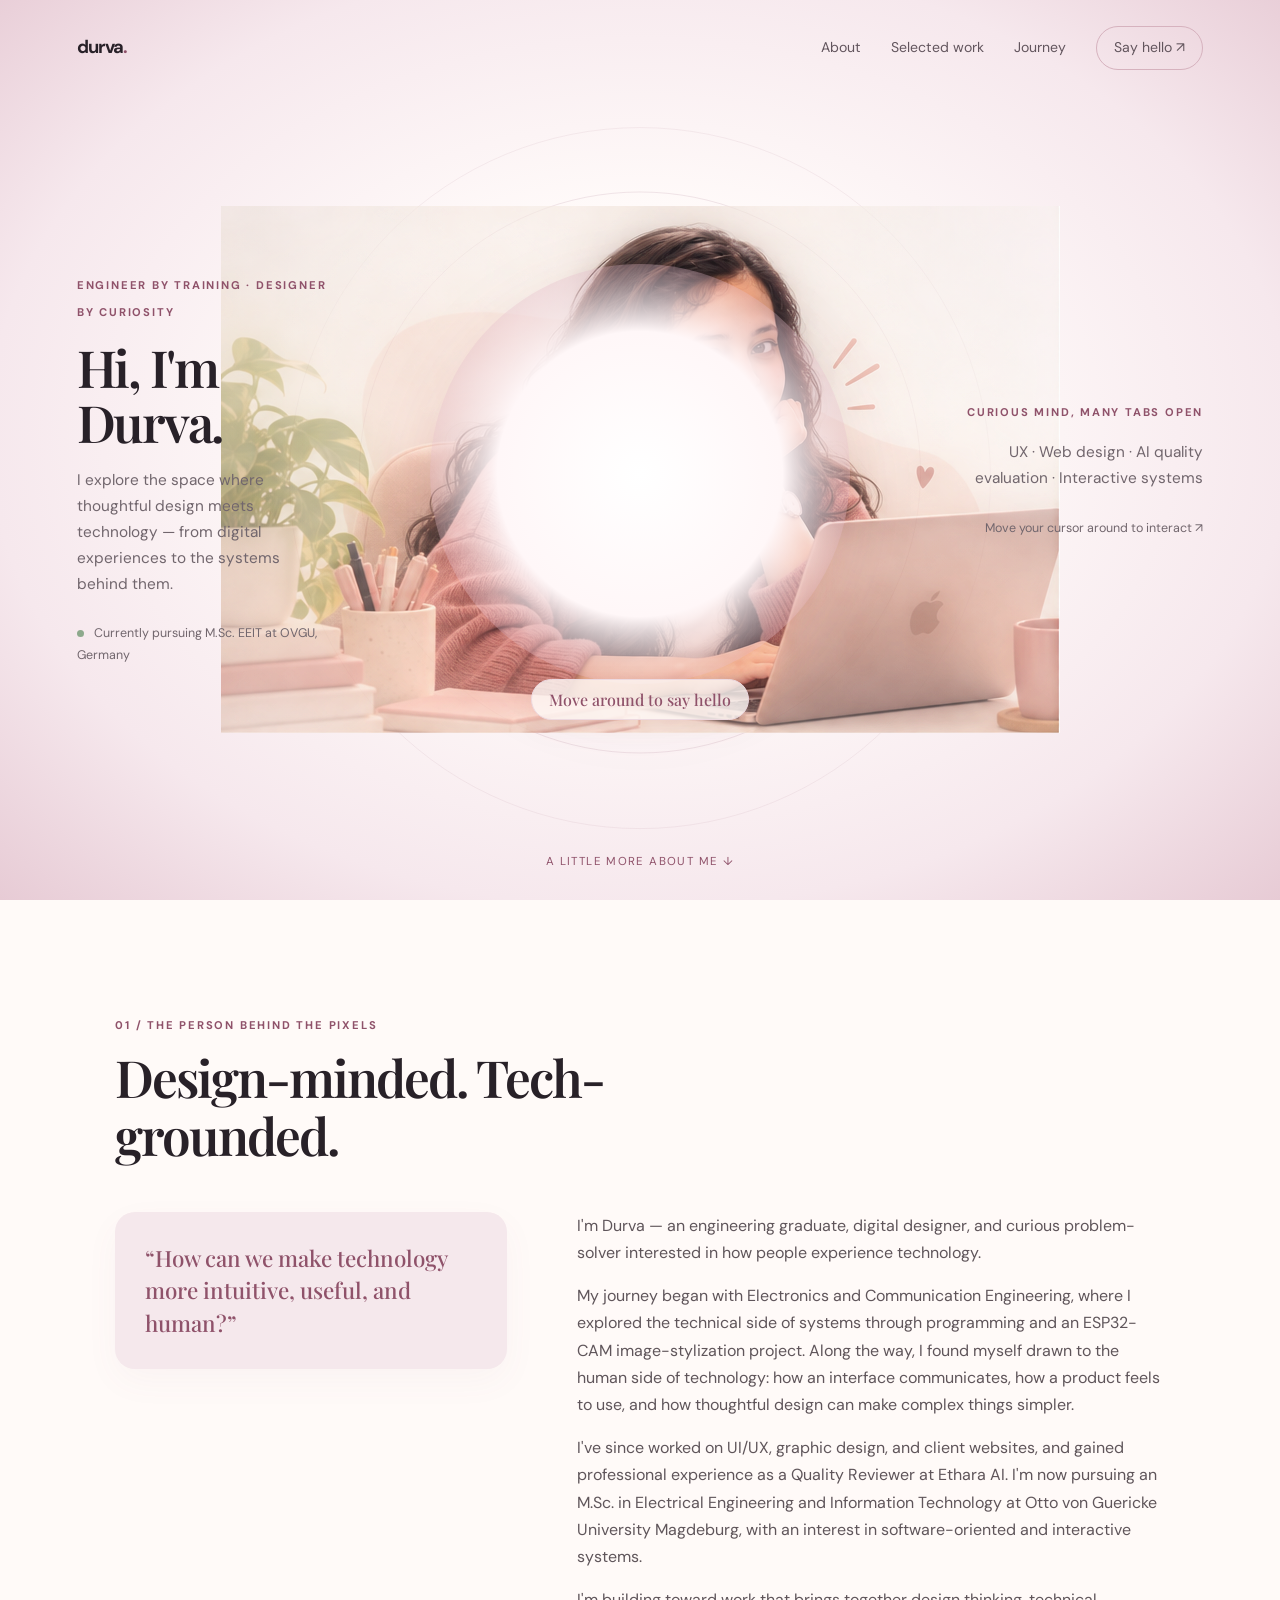
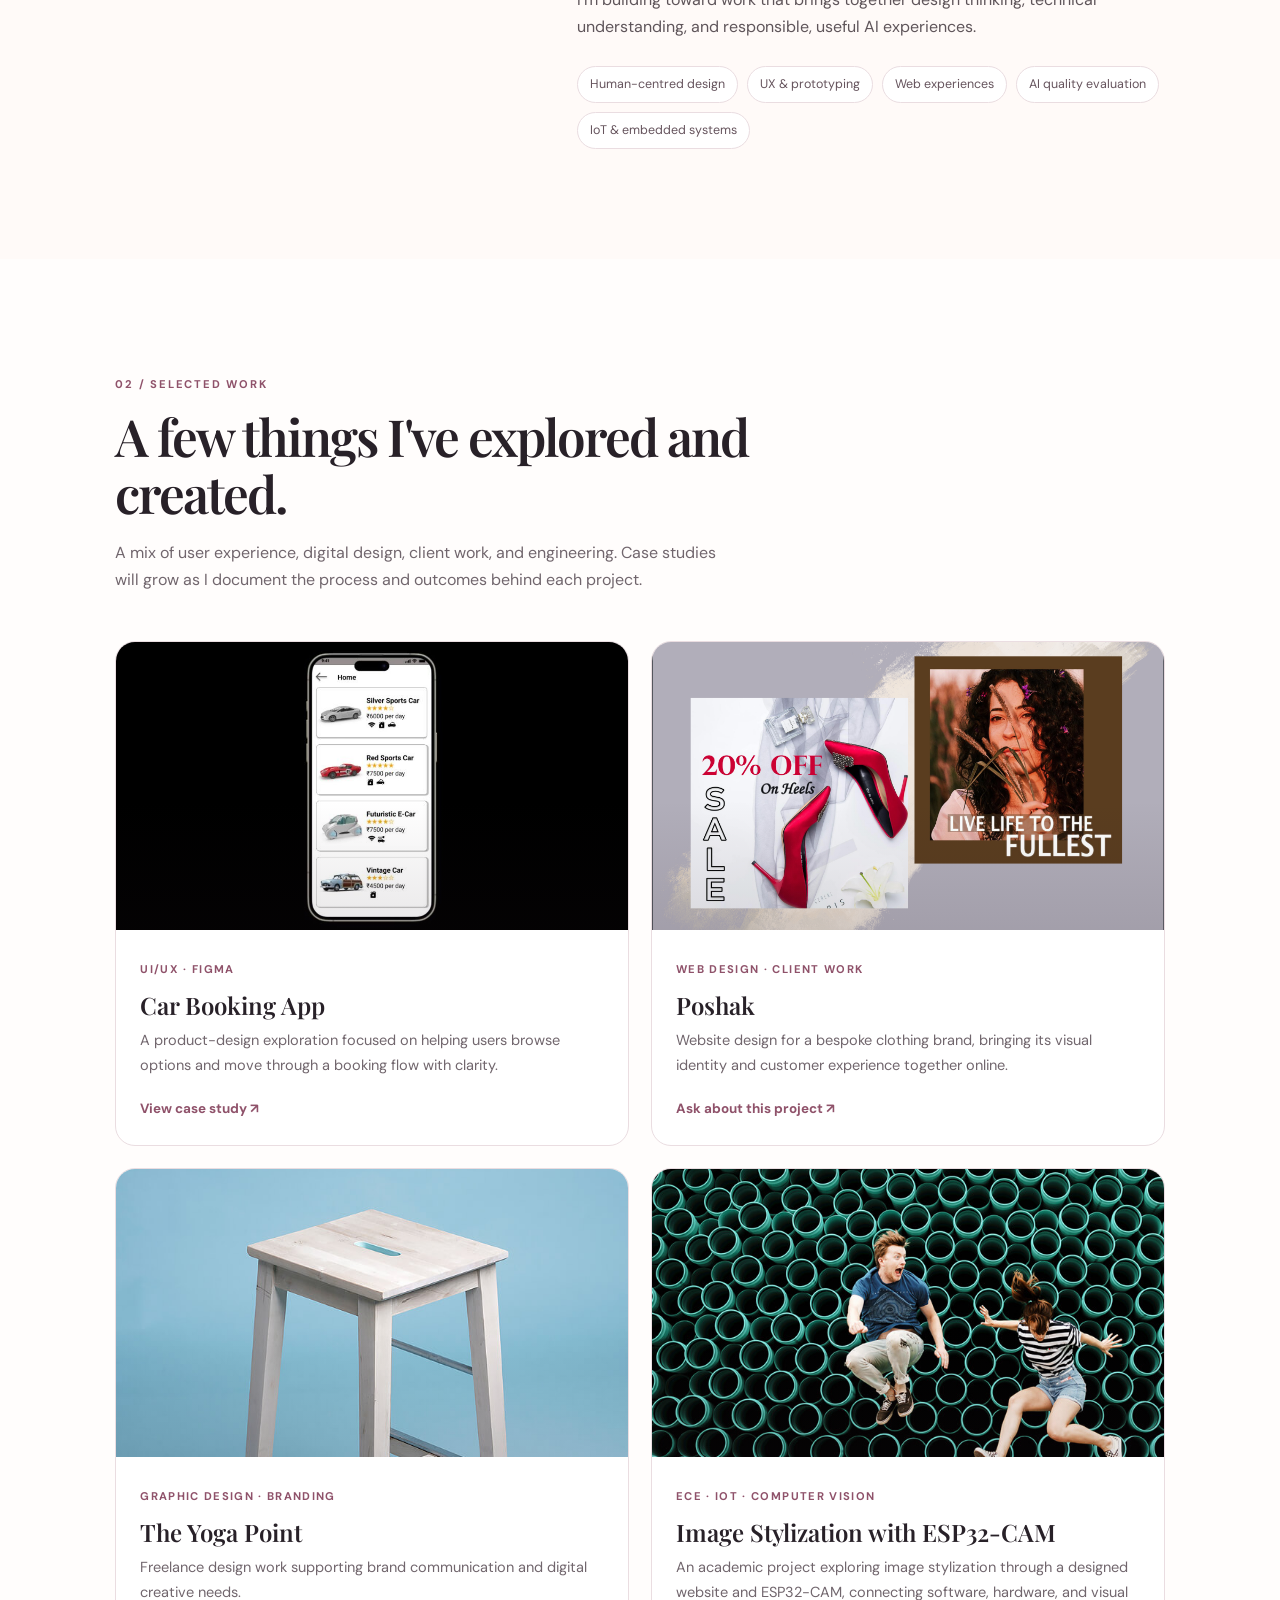
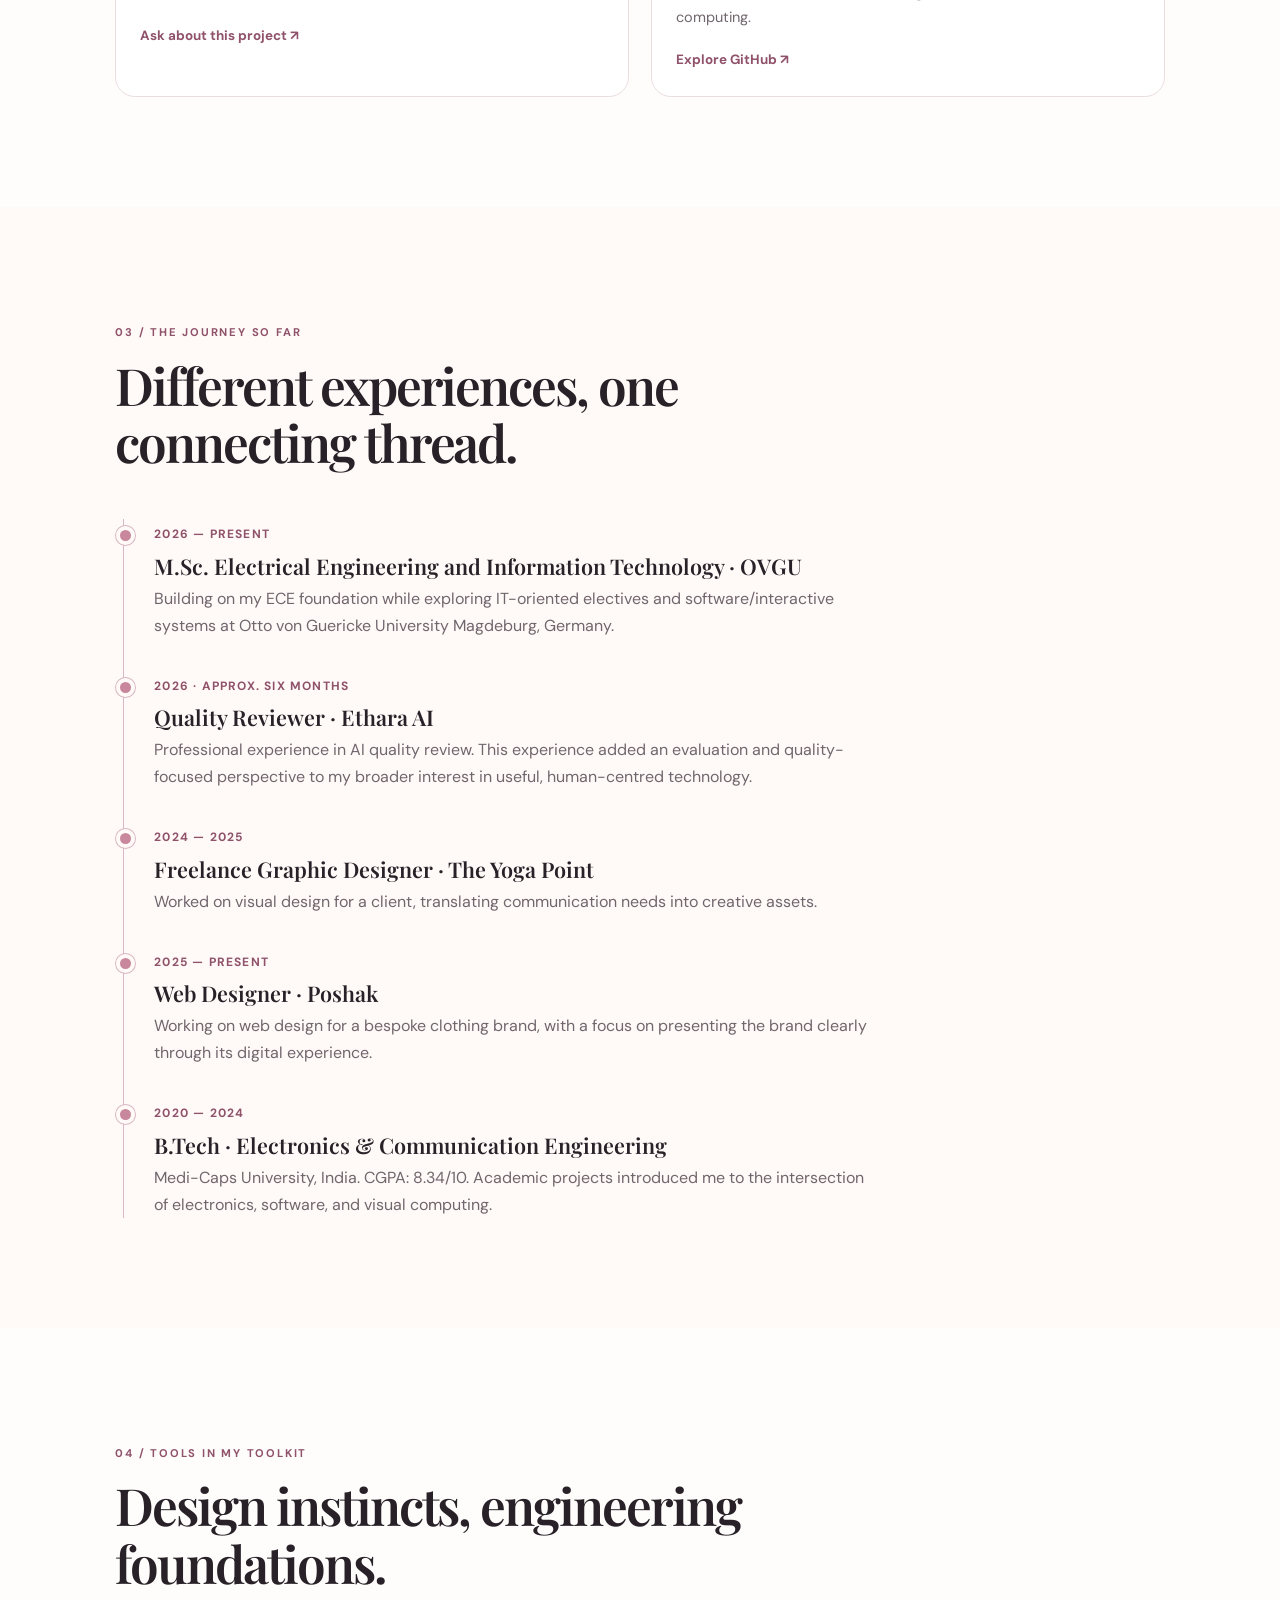
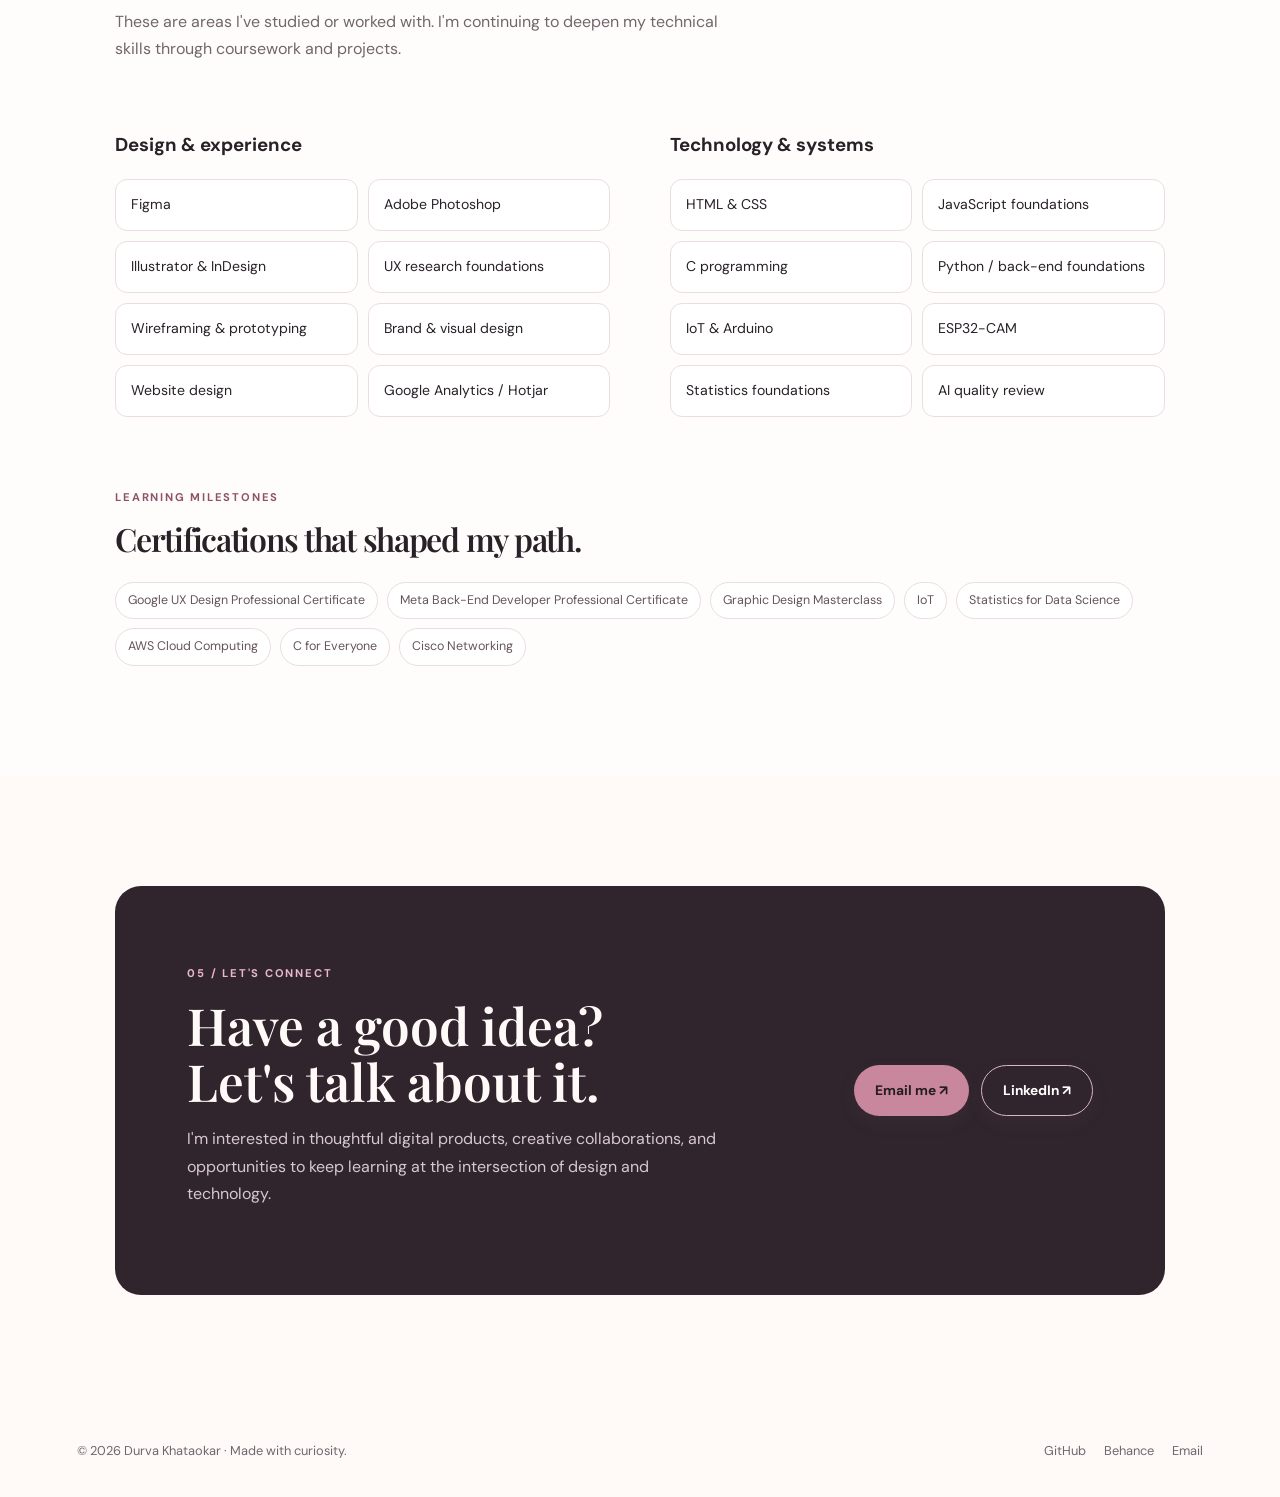
==== commit 11597474: "Integrate personalized character pose assets into hero" ====
--- a/preview.html
+++ b/preview.html
@@ -29,18 +29,20 @@
         <p class="microcopy"><span class="dot"></span> Currently pursuing M.Sc. EEIT at OVGU, Germany</p>
       </div>
 
-      <div class="hero-art" aria-label="Illustrated character working at a laptop">
+      <div class="hero-art" aria-label="Interactive 3D character of Durva at her creative workspace">
         <div class="halo" aria-hidden="true"></div>
-        <div class="desk-scene" aria-hidden="true">
-          <span class="spark one">✳</span><span class="spark two">✧</span>
-          <div class="character">
-            <div class="hair-back"></div><div class="ear left"></div><div class="ear right"></div>
-            <div class="face"><span class="eye left"></span><span class="eye right"></span><span class="cheek left"></span><span class="cheek right"></span><span class="smile"></span></div>
-            <div class="fringe"></div><div class="neck"></div><div class="body"></div><div class="collar"></div>
-            <div class="arm left"></div><div class="arm right"></div>
-          </div>
-          <div class="laptop"><div class="screen"><div class="screen-ui"><i></i><i></i><i></i></div></div><div class="laptop-base"></div></div>
-          <div class="desk-shadow"></div>
+        <div class="character-image-wrap">
+          <img
+            class="hero-character-image"
+            src="images/durva-working.png"
+            data-working="images/durva-working.png"
+            data-look-left="images/durva-look-left.png"
+            data-look-right="images/durva-look-right.png"
+            data-greeting="images/durva-greeting.png"
+            data-pointing="images/durva-pointing.png"
+            alt="Durva smiling softly while working at her laptop"
+            fetchpriority="high"
+          >
         </div>
         <div class="hero-message" aria-live="polite">Move around to say hello</div>
       </div>
--- a/css/portfolio-redesign.css
+++ b/css/portfolio-redesign.css
@@ -42,3 +42,12 @@
 @keyframes scene-float{0%,100%{translate:0 0}50%{translate:0 -7px}}
 @keyframes halo-breathe{0%,100%{opacity:.86}50%{opacity:1}}
 @media(prefers-reduced-motion:reduce){.desk-scene,.halo{animation:none!important}.project-card,.mock-window,.chip,.skill,.timeline-item{transition:none!important}}
+
+.project-image{padding:0;min-height:260px;aspect-ratio:16/9;display:block;background:#f2dfe6;overflow:hidden}
+.project-image img{display:block;width:100%;height:100%;min-height:260px;object-fit:cover;transition:transform .7s cubic-bezier(.2,.8,.2,1),filter .5s}
+.project-image .image-caption{position:absolute;left:15px;bottom:14px;z-index:2;background:#fffaf8e8;color:#75465a;border:1px solid #ffffffb0;padding:7px 11px;border-radius:99px;font-size:.68rem;letter-spacing:.04em;box-shadow:0 5px 18px #34212a18;backdrop-filter:blur(10px);transform:translateY(8px);opacity:0;transition:opacity .3s,transform .3s}
+.project-card:hover .project-image img{transform:scale(1.055);filter:saturate(1.06)}
+.project-card:hover .project-image .image-caption{opacity:1;transform:translateY(0)}
+.project-image:after{content:"";position:absolute;inset:0;pointer-events:none;background:linear-gradient(180deg,transparent 55%,#2517202b 100%);opacity:.6}
+.project-image .image-caption{z-index:3}
+@media(max-width:600px){.project-image,.project-image img{min-height:210px}}
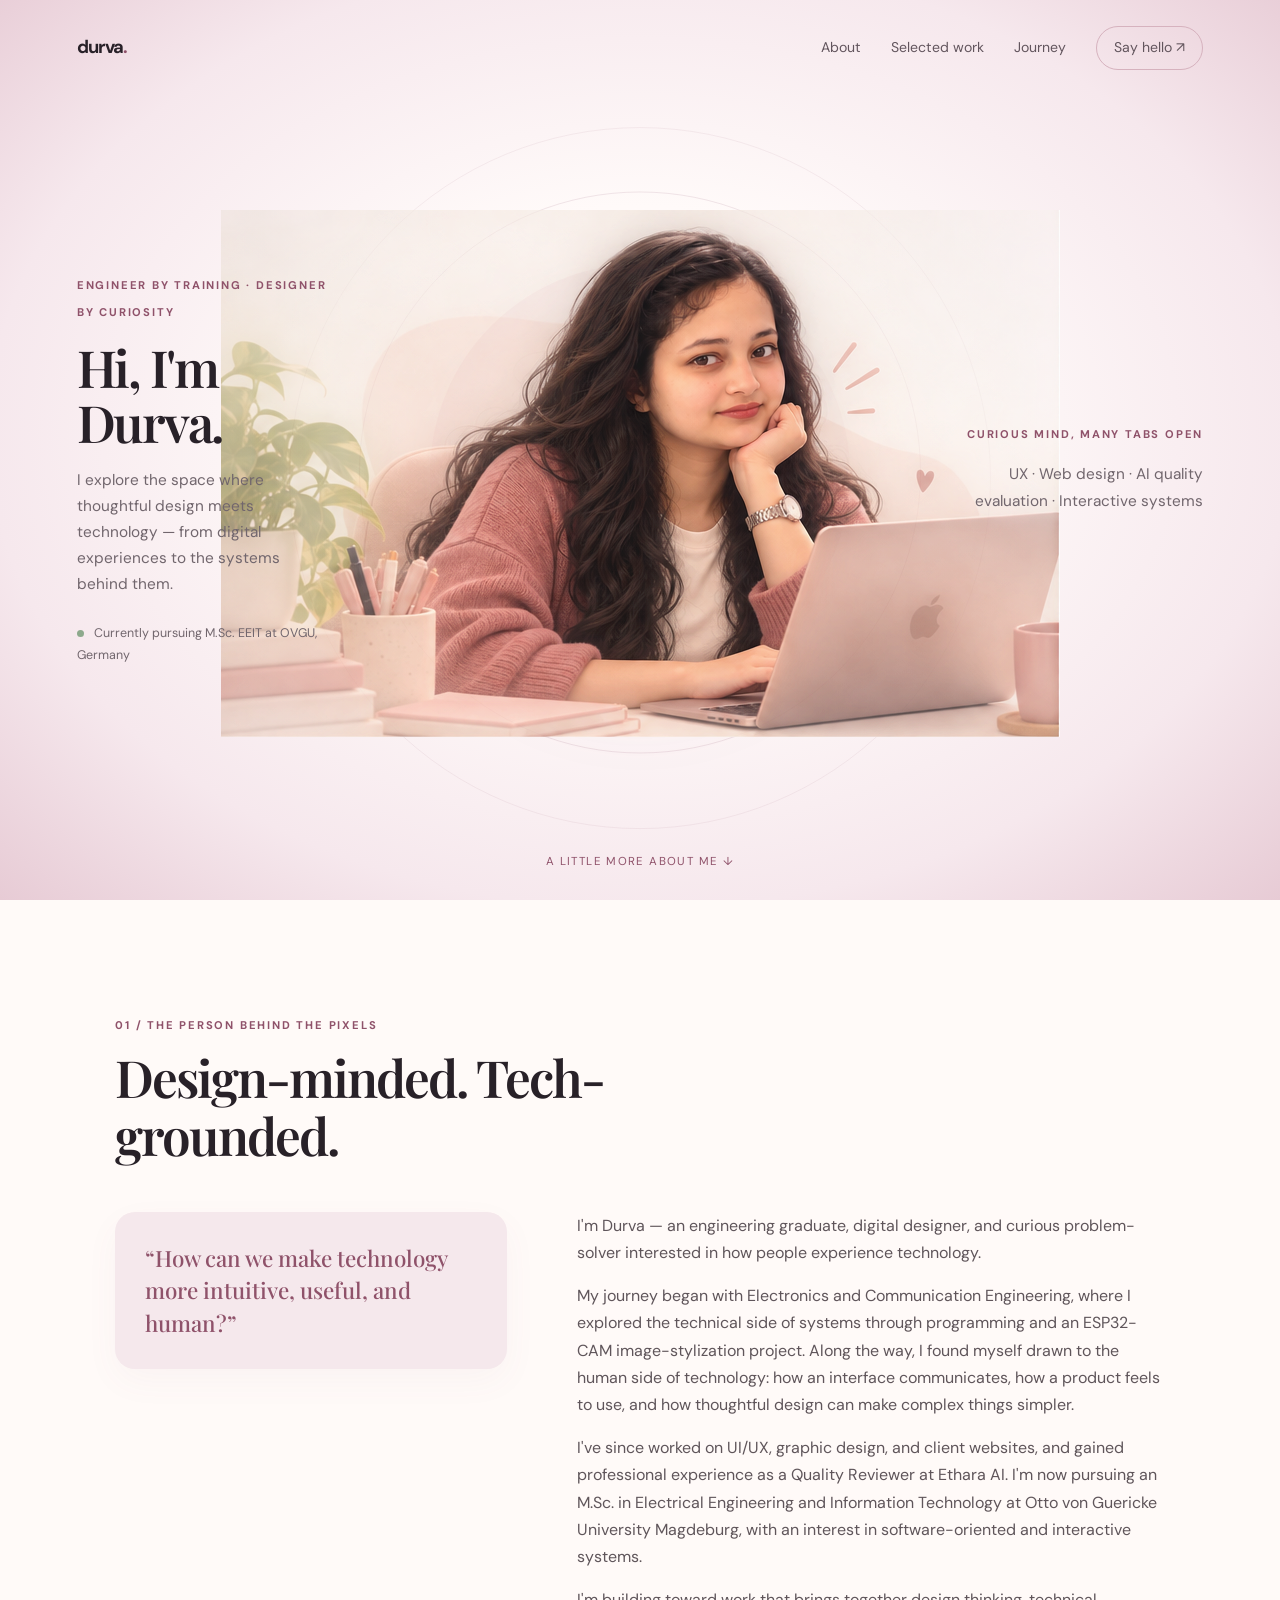
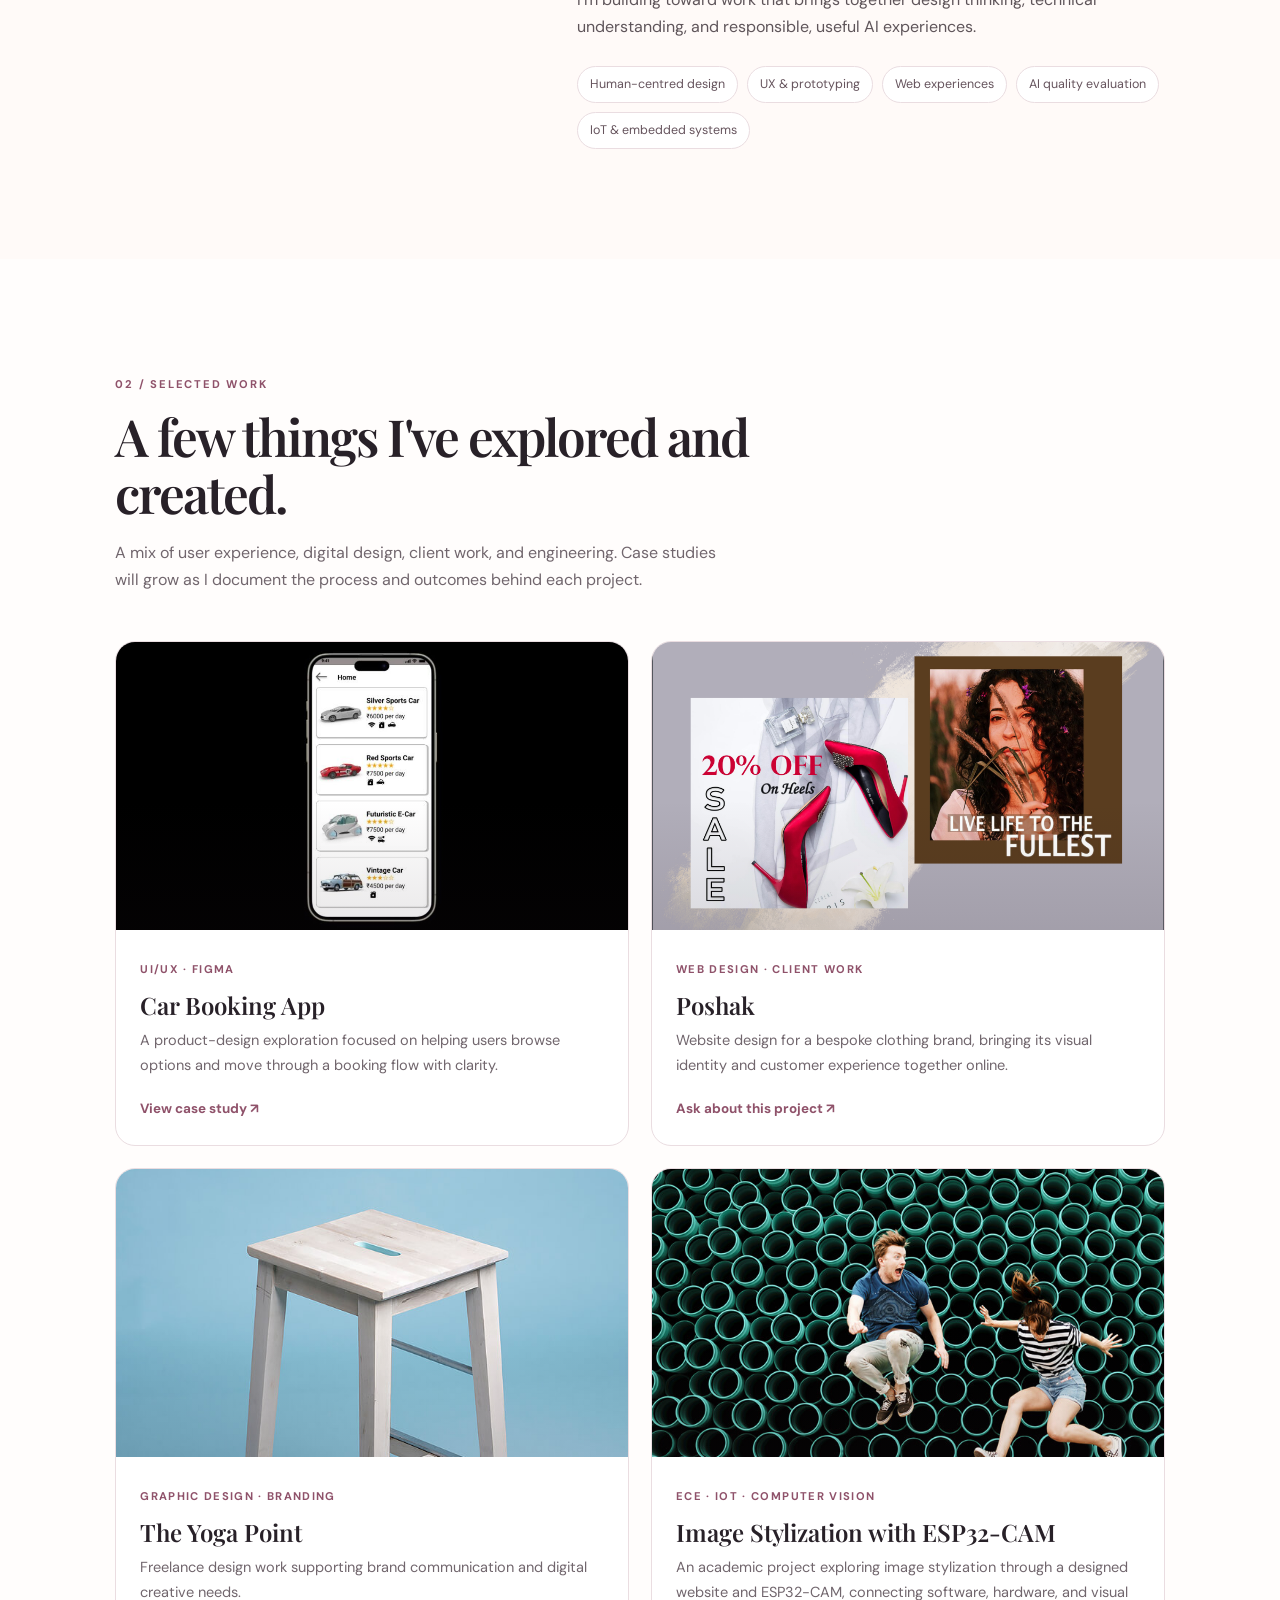
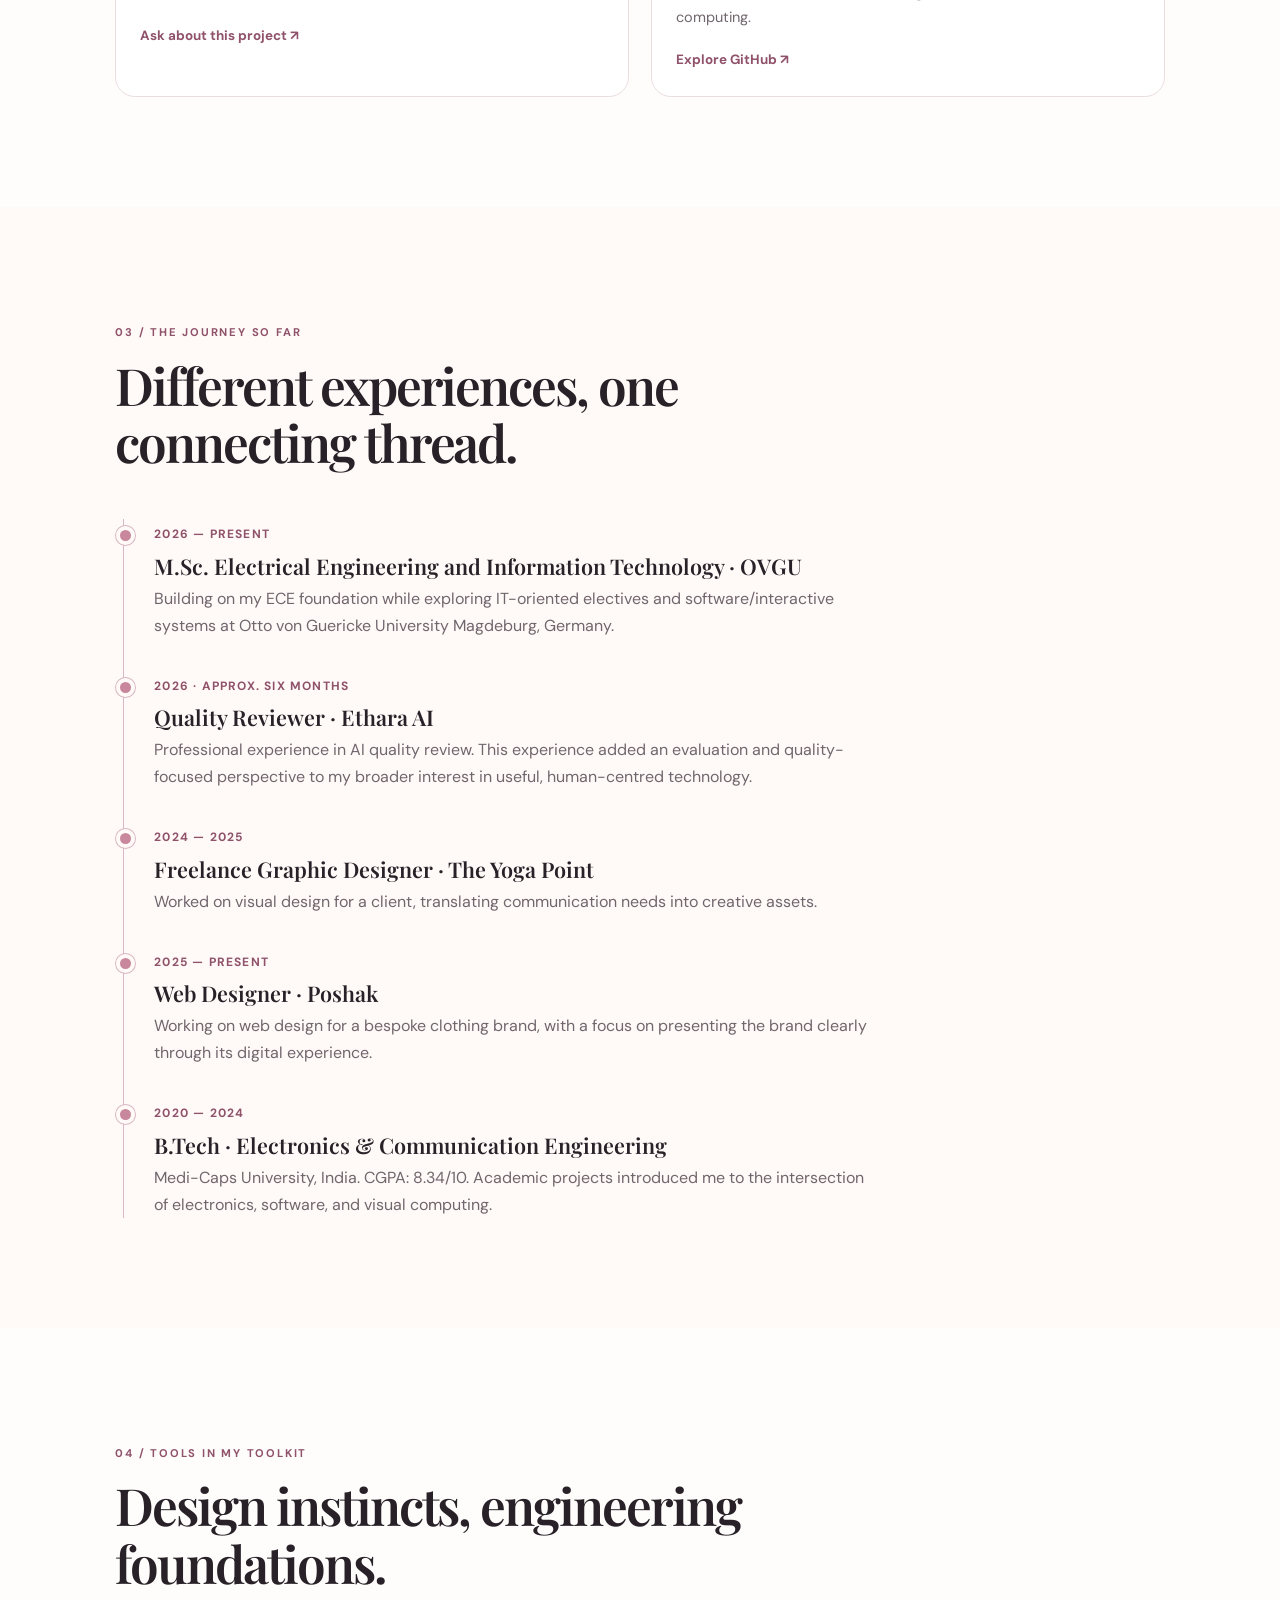
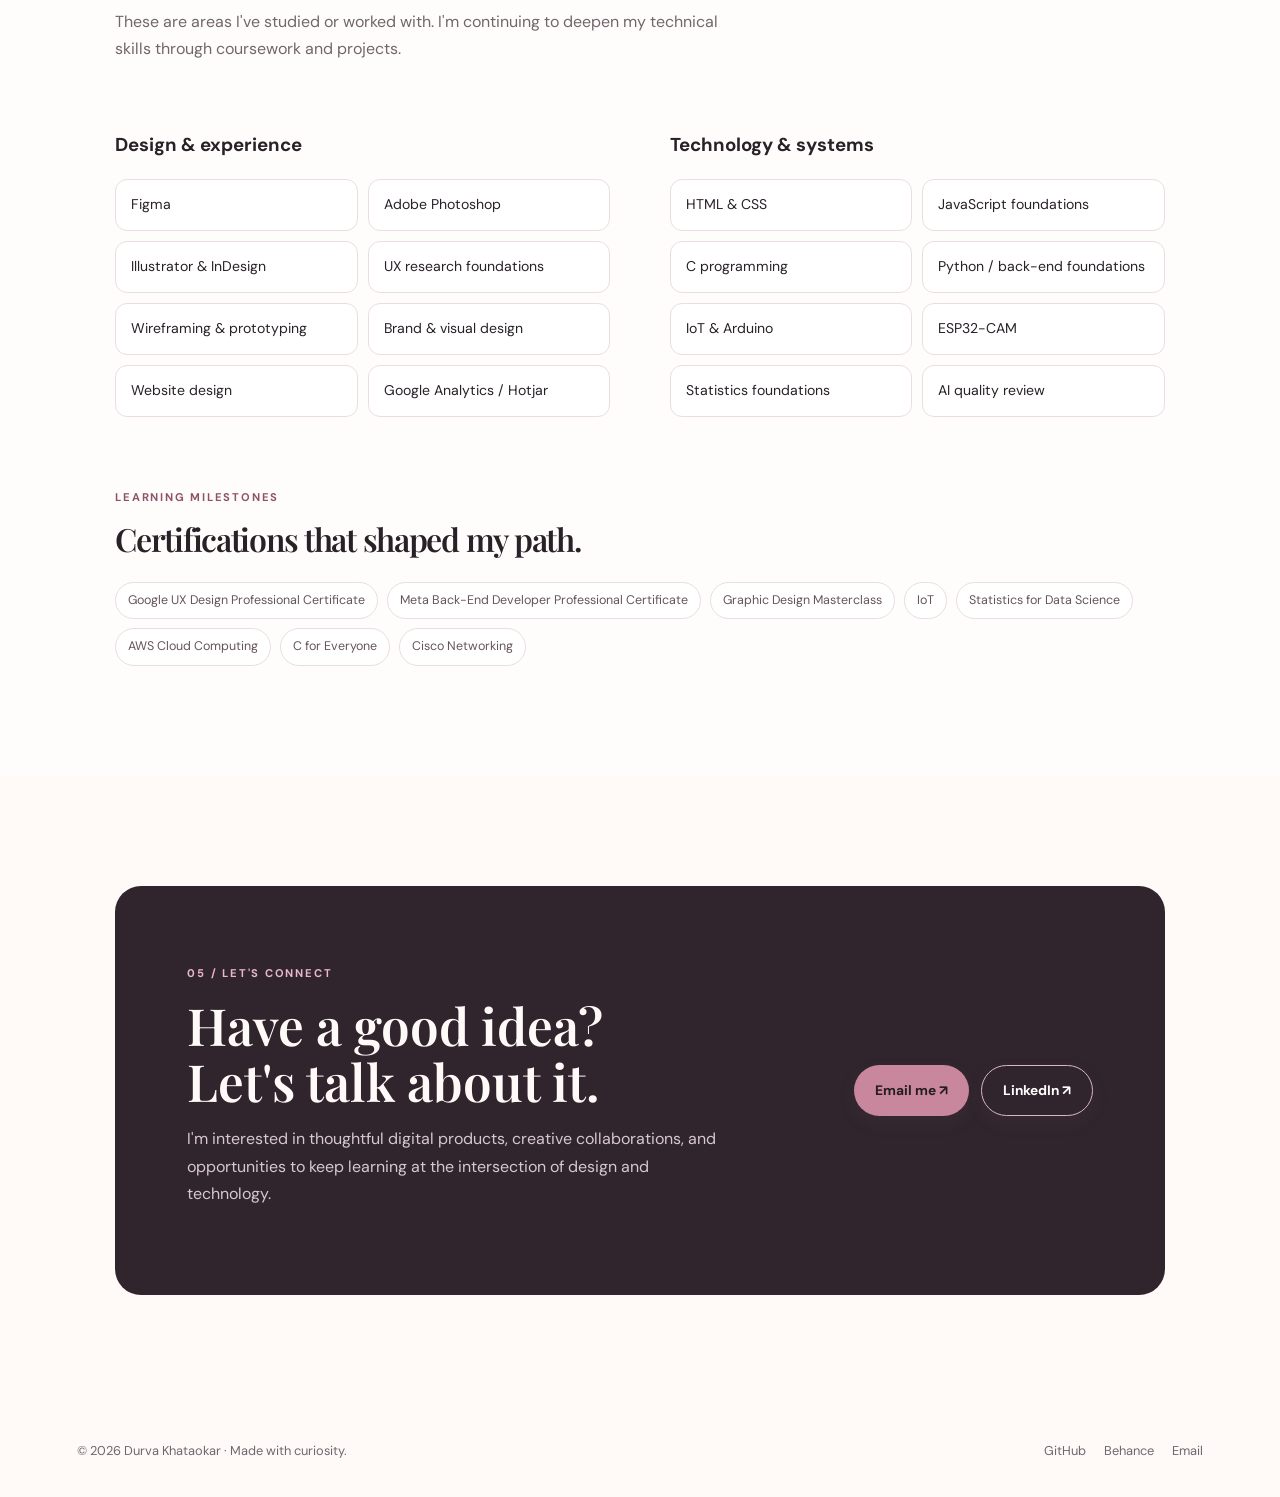
==== commit 7c35b158: "Replace interactive hero character with animation video and remove cursor prompts" ====
--- a/preview.html
+++ b/preview.html
@@ -29,28 +29,26 @@
         <p class="microcopy"><span class="dot"></span> Currently pursuing M.Sc. EEIT at OVGU, Germany</p>
       </div>
 
-      <div class="hero-art" aria-label="Interactive 3D character of Durva at her creative workspace">
+      <div class="hero-art" aria-label="Animated illustration of Durva working and welcoming visitors">
         <div class="halo" aria-hidden="true"></div>
         <div class="character-image-wrap">
-          <img
-            class="hero-character-image"
-            src="images/durva-working.png"
-            data-working="images/durva-working.png"
-            data-look-left="images/durva-look-left.png"
-            data-look-right="images/durva-look-right.png"
-            data-greeting="images/durva-greeting.png"
-            data-pointing="images/durva-pointing.png"
-            alt="Durva smiling softly while working at her laptop"
-            fetchpriority="high"
+          <video
+            class="hero-character-video"
+            autoplay
+            muted
+            playsinline
+            preload="auto"
+            poster="images/durva-working.png"
+            aria-label="Durva working at her laptop, then welcoming visitors and pointing toward her portfolio"
           >
+            <source src="videos/durva-hero.mp4" type="video/mp4">
+          </video>
         </div>
-        <div class="hero-message" aria-live="polite">Move around to say hello</div>
       </div>
 
       <div class="hero-side right">
         <span class="eyebrow">Curious mind, many tabs open</span>
         <p class="hero-copy">UX · Web design · AI quality evaluation · Interactive systems</p>
-        <p class="microcopy">Move your cursor around to interact ↗</p>
       </div>
       <a class="scroll-cue" href="#about">A little more about me ↓</a>
     </section>
--- a/css/portfolio-redesign.css
+++ b/css/portfolio-redesign.css
@@ -51,3 +51,15 @@
 .project-image:after{content:"";position:absolute;inset:0;pointer-events:none;background:linear-gradient(180deg,transparent 55%,#2517202b 100%);opacity:.6}
 .project-image .image-caption{z-index:3}
 @media(max-width:600px){.project-image,.project-image img{min-height:210px}}
+
+/* Personalized image-based character */
+.hero-art{flex-direction:column;gap:0;min-width:0}
+.character-image-wrap{position:relative;z-index:1;width:min(100%,500px);height:clamp(340px,43vw,560px);display:flex;align-items:center;justify-content:center;overflow:visible}
+.hero-character-image{display:block;width:100%;height:100%;object-fit:contain;object-position:center bottom;position:relative;z-index:1;filter:drop-shadow(0 20px 24px #6d45551c);transform:translateY(0);transition:opacity .18s ease,transform .4s ease,filter .4s ease;animation:durva-float 5.5s ease-in-out infinite}
+.hero-art:hover .hero-character-image{filter:drop-shadow(0 24px 27px #6d45552b);transform:translateY(-4px)}
+.hero-message{position:relative;z-index:2;margin-top:-3px}
+.hero[data-mood="left"] .hero-character-image,.hero[data-mood="right"] .hero-character-image{animation-play-state:paused}
+@keyframes durva-float{0%,100%{translate:0 0}50%{translate:0 -6px}}
+@media(max-width:900px){.hero{grid-template-columns:1fr 1.2fr;padding-top:110px}.hero-side.right{display:none}.character-image-wrap{height:clamp(300px,48vw,470px)}}
+@media(max-width:640px){.hero{grid-template-columns:1fr;min-height:auto;padding-top:120px;padding-bottom:80px}.hero-side{max-width:100%;text-align:center}.hero h1 br{display:none}.hero-copy{max-width:420px;margin-left:auto;margin-right:auto}.hero-side.left .microcopy{margin-top:15px}.hero-art{min-height:0;margin-top:12px;grid-row:2}.character-image-wrap{width:min(100%,430px);height:390px}.hero-message{font-size:.85rem}.hero:before{width:340px;height:340px}.hero:after{width:430px;height:430px}.scroll-cue{bottom:22px}}
+@media(prefers-reduced-motion:reduce){.hero-character-image{animation:none!important;transition:none!important}}
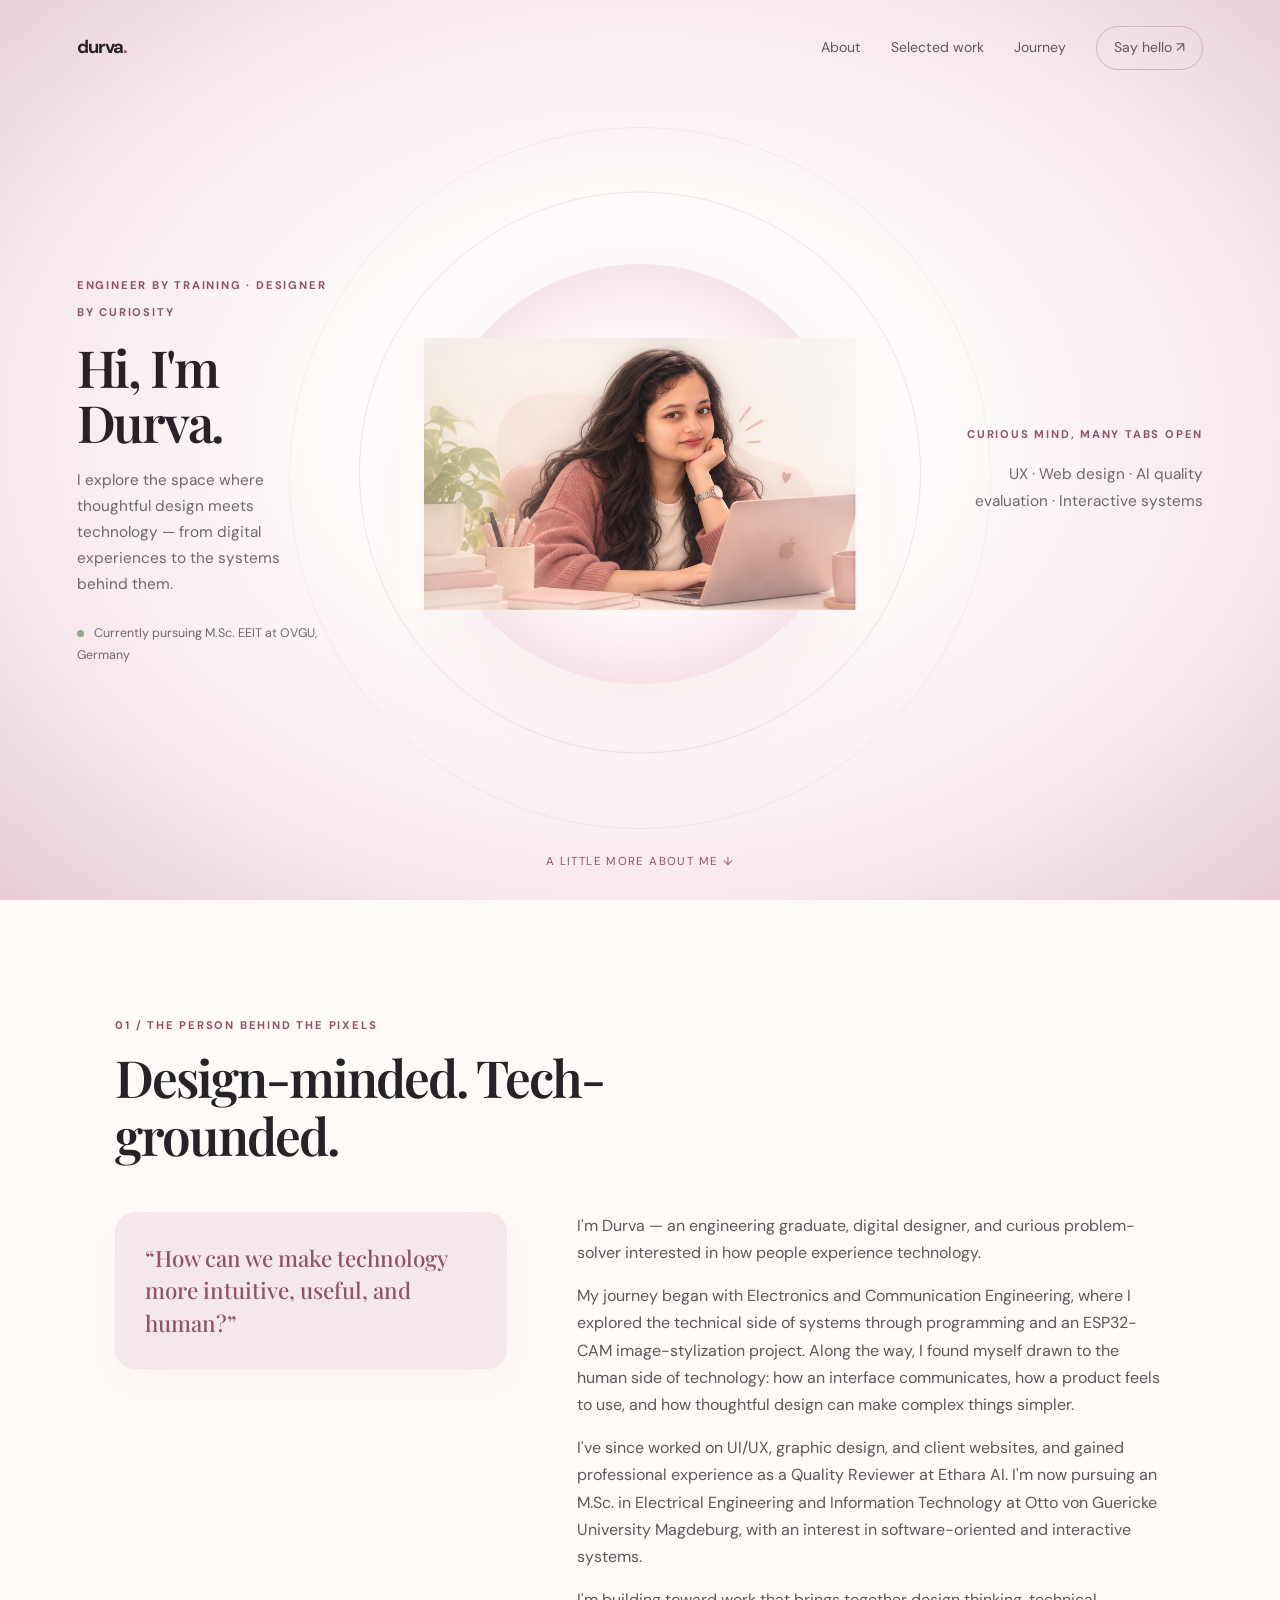
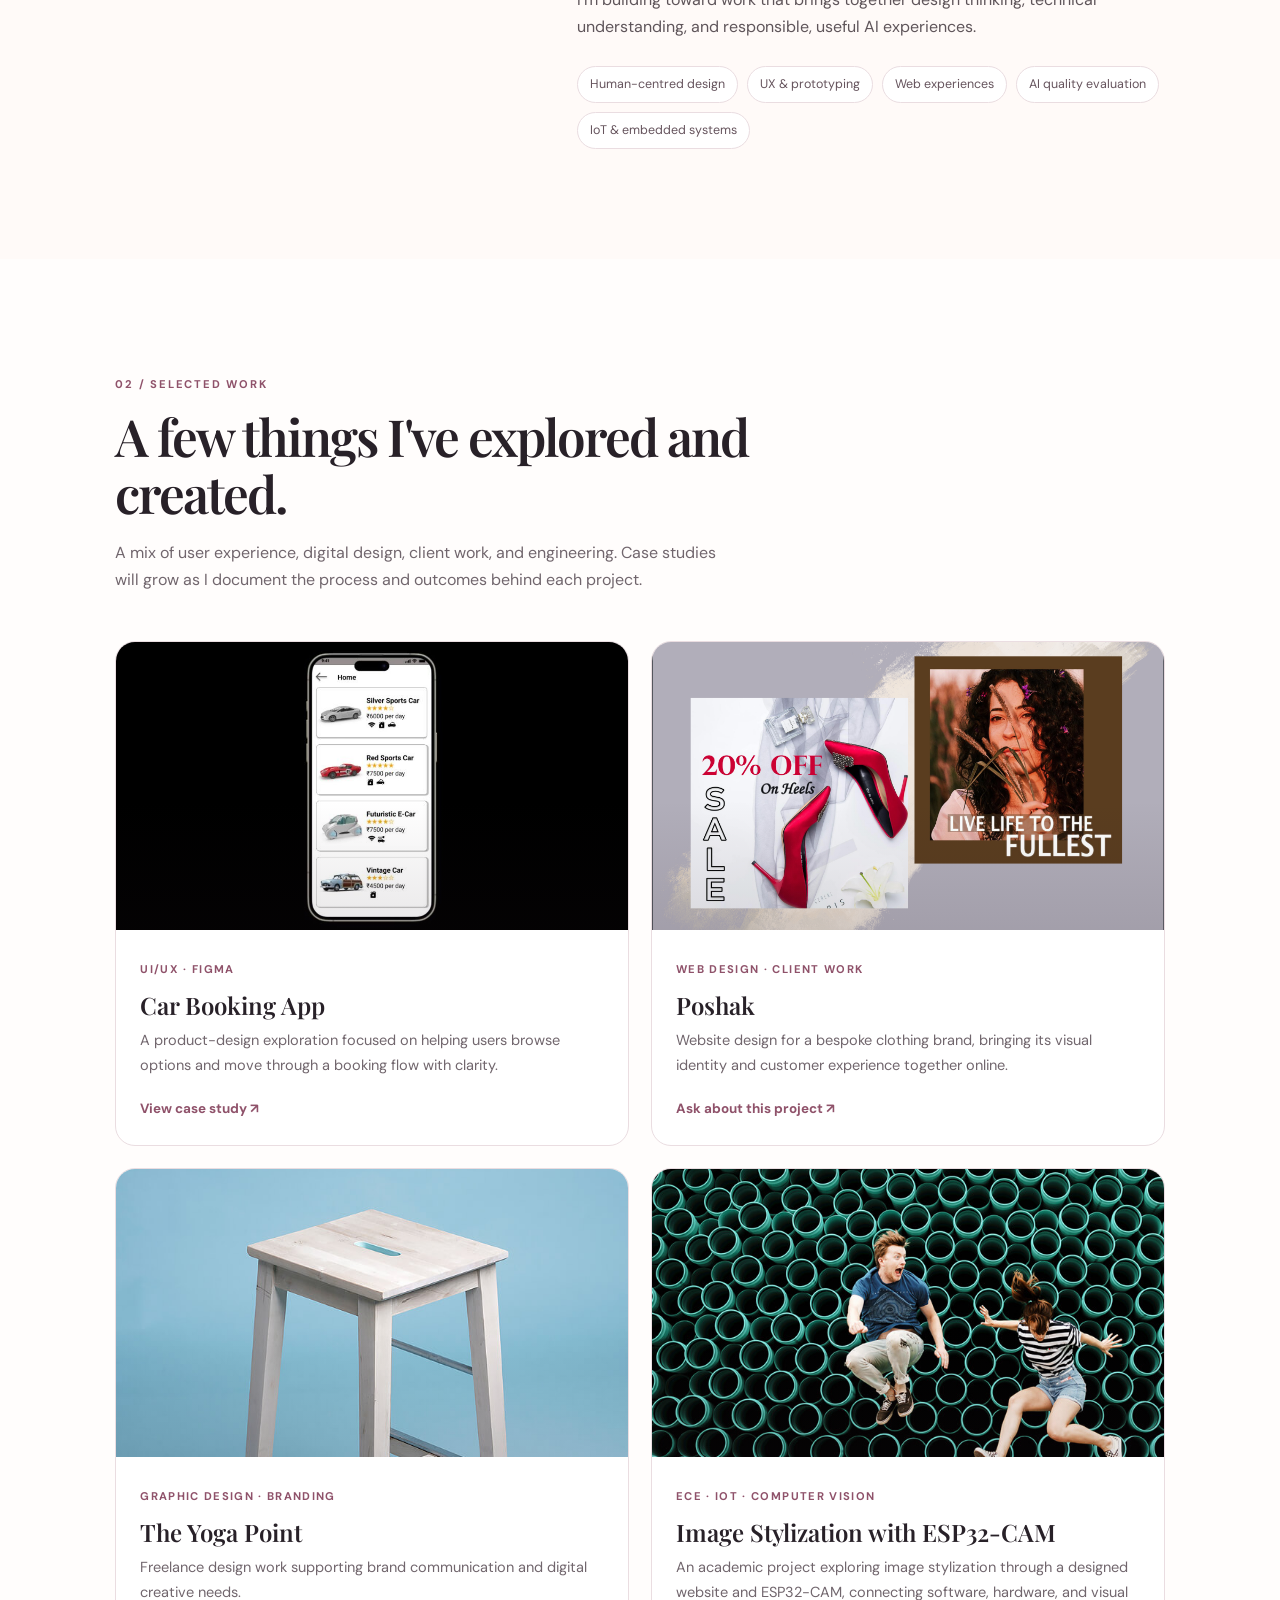
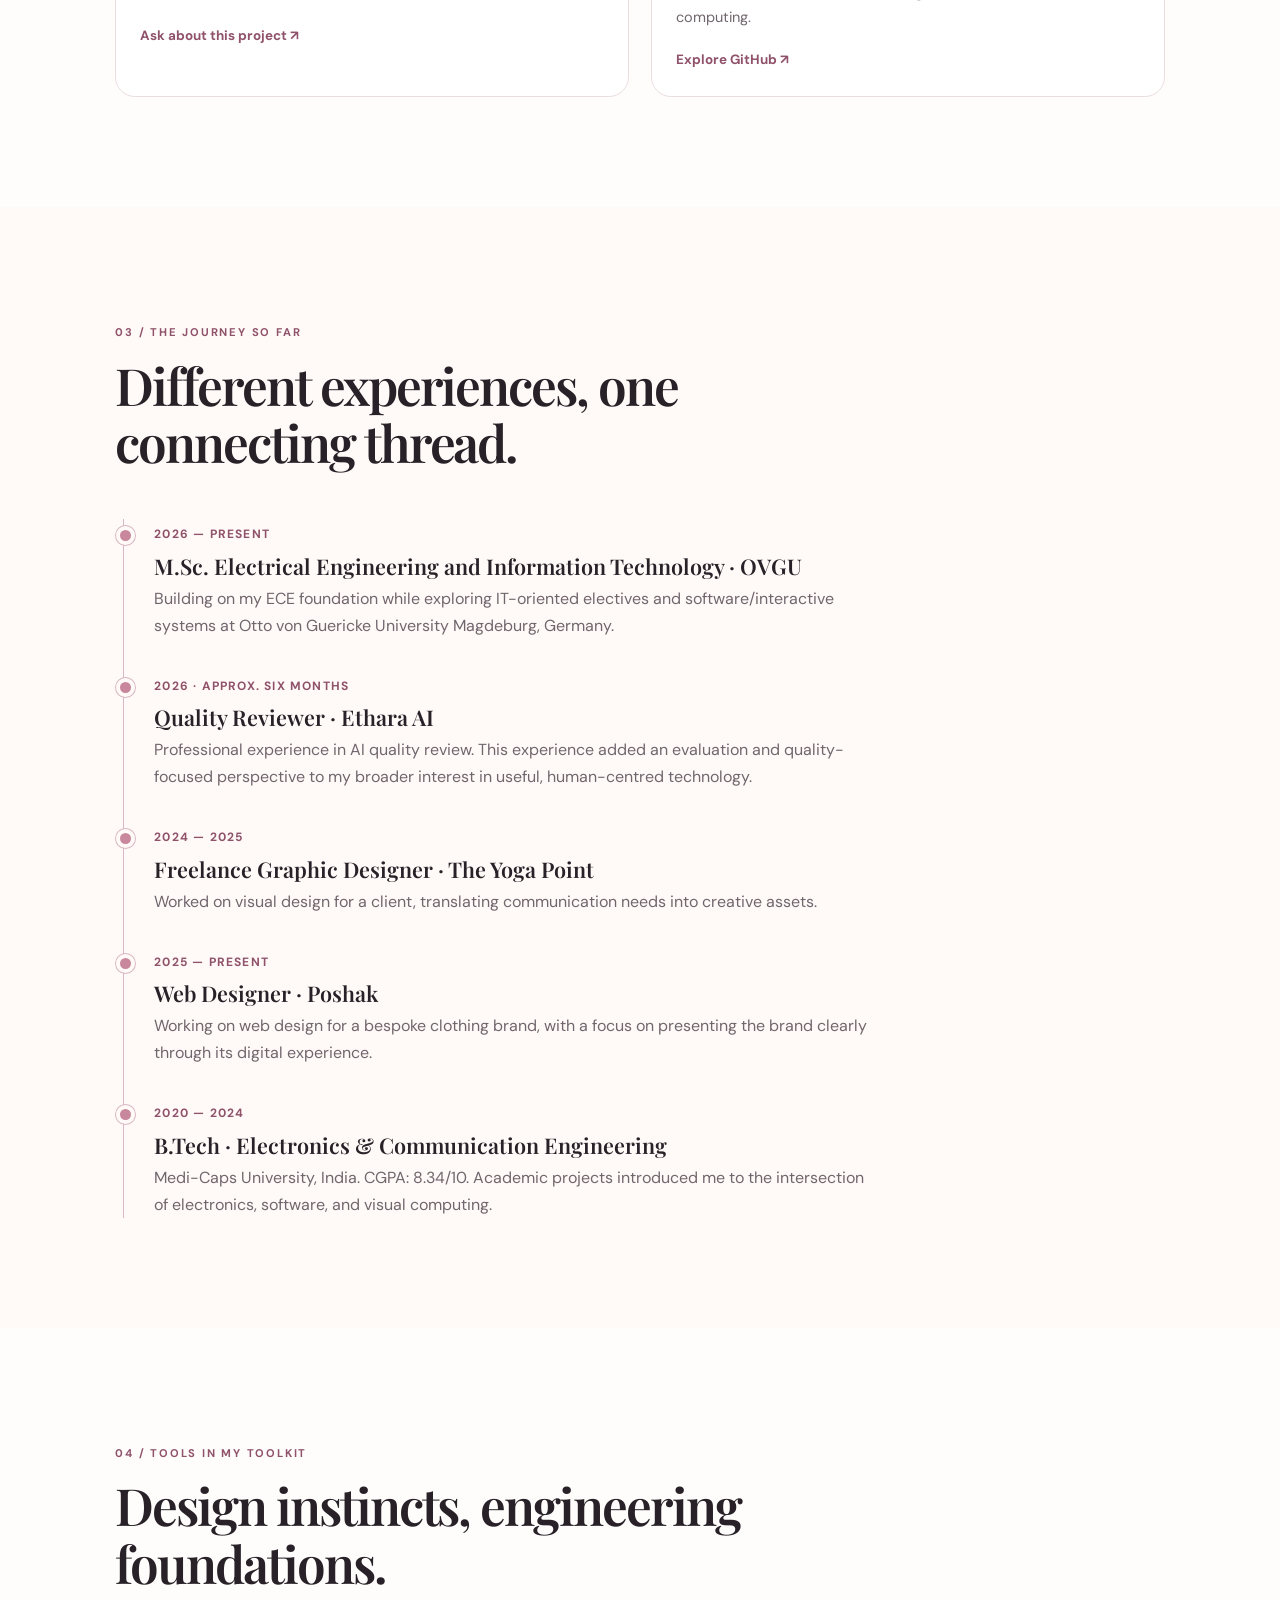
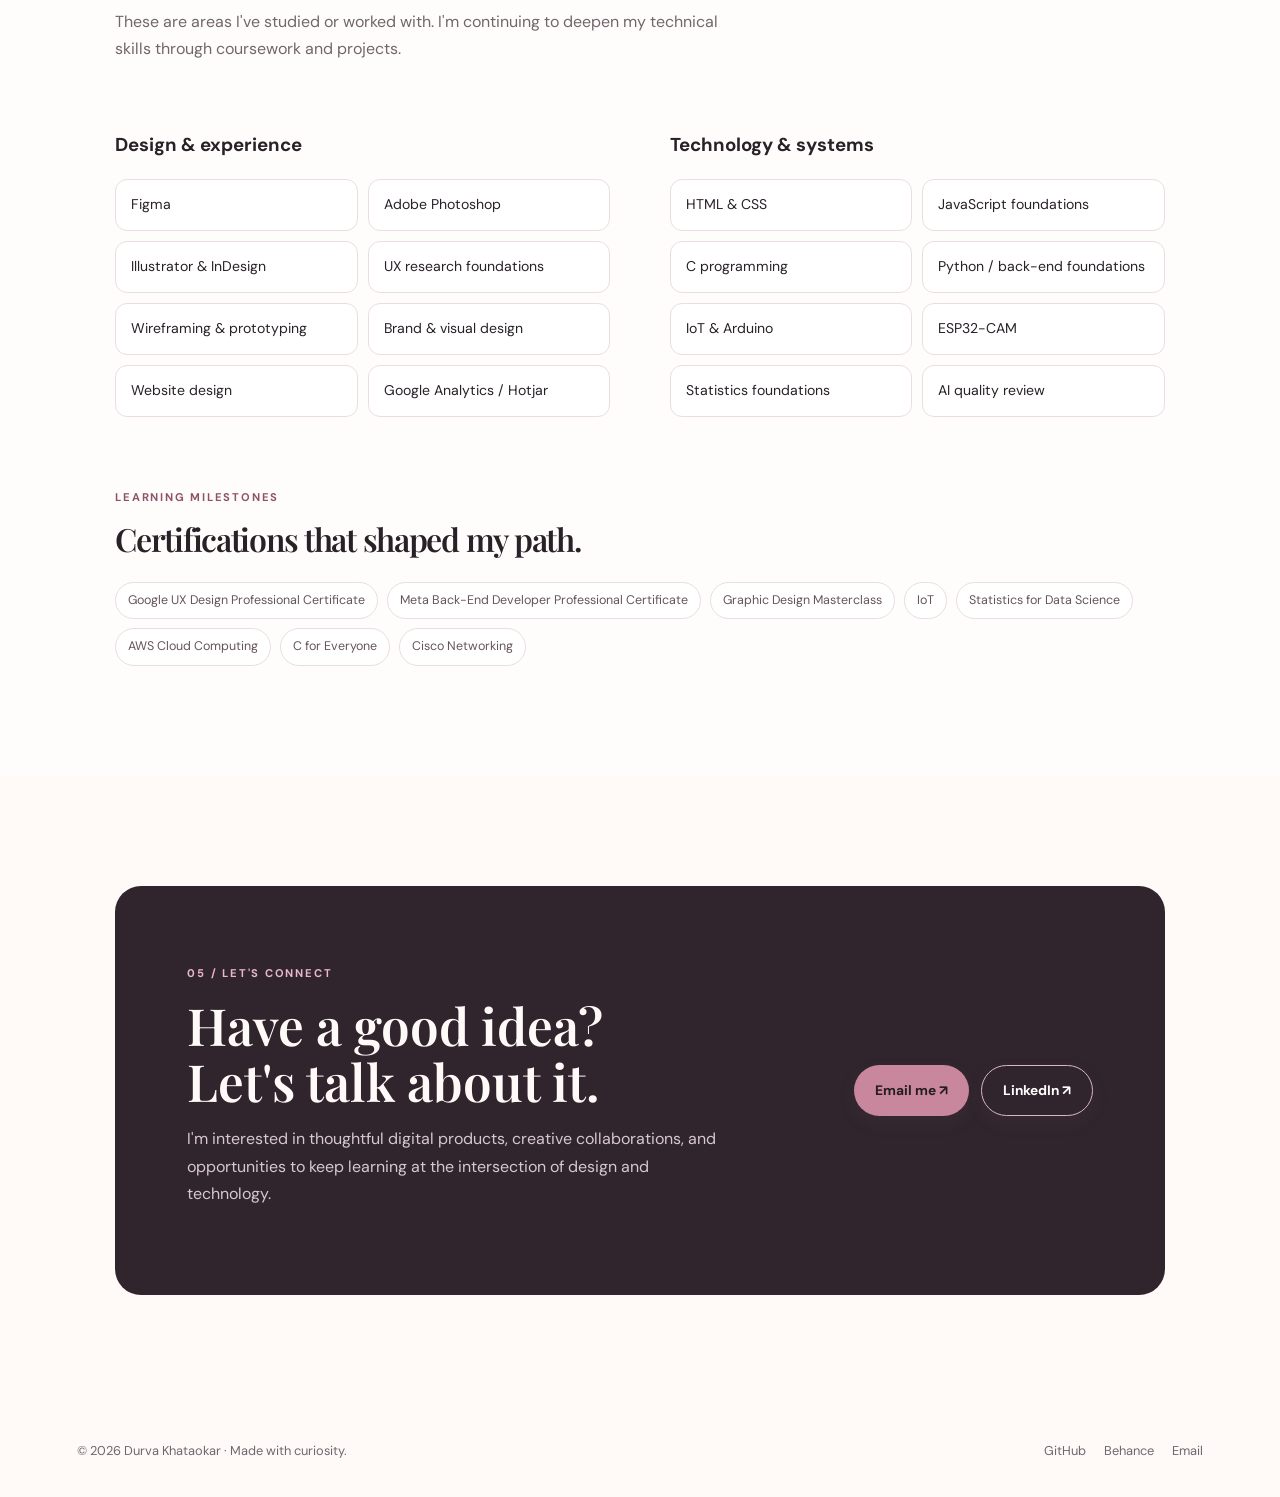
==== commit 7af9098e: "Point hero video to uploaded MP4 filename" ====
--- a/preview.html
+++ b/preview.html
@@ -41,7 +41,7 @@
             poster="images/durva-working.png"
             aria-label="Durva working at her laptop, then welcoming visitors and pointing toward her portfolio"
           >
-            <source src="videos/durva-hero.mp4" type="video/mp4">
+            <source src="Woman_working_and_welcoming_visitor_20261017194016.mp4" type="video/mp4">
           </video>
         </div>
       </div>
--- a/css/portfolio-redesign.css
+++ b/css/portfolio-redesign.css
@@ -63,3 +63,19 @@
 @media(max-width:900px){.hero{grid-template-columns:1fr 1.2fr;padding-top:110px}.hero-side.right{display:none}.character-image-wrap{height:clamp(300px,48vw,470px)}}
 @media(max-width:640px){.hero{grid-template-columns:1fr;min-height:auto;padding-top:120px;padding-bottom:80px}.hero-side{max-width:100%;text-align:center}.hero h1 br{display:none}.hero-copy{max-width:420px;margin-left:auto;margin-right:auto}.hero-side.left .microcopy{margin-top:15px}.hero-art{min-height:0;margin-top:12px;grid-row:2}.character-image-wrap{width:min(100%,430px);height:390px}.hero-message{font-size:.85rem}.hero:before{width:340px;height:340px}.hero:after{width:430px;height:430px}.scroll-cue{bottom:22px}}
 @media(prefers-reduced-motion:reduce){.hero-character-image{animation:none!important;transition:none!important}}
+
+
+/* Video-based hero character: match the clip's cream background and keep the visual seamless. */
+.hero-art{flex-direction:column;gap:0;min-width:0}
+.hero-art .halo{pointer-events:none}
+.character-image-wrap{position:relative;z-index:1;width:min(100%,640px);height:auto;aspect-ratio:16/9;display:flex;align-items:center;justify-content:center;overflow:hidden;border:0;border-radius:0;background:#fffaf8}
+.hero-character-video{display:block;width:100%;height:100%;object-fit:contain;object-position:center;border:0;border-radius:0;background:#fffaf8;outline:0}
+.hero .hero-side.right .microcopy{display:none}
+@media(max-width:900px){
+  .character-image-wrap{width:min(100%,600px);height:auto;aspect-ratio:16/9;margin-inline:auto}
+  .hero-art{min-height:0}
+}
+@media(max-width:600px){
+  .character-image-wrap{width:min(100%,520px);height:auto;aspect-ratio:16/9}
+  .hero-character-video{width:100%;height:100%}
+}
